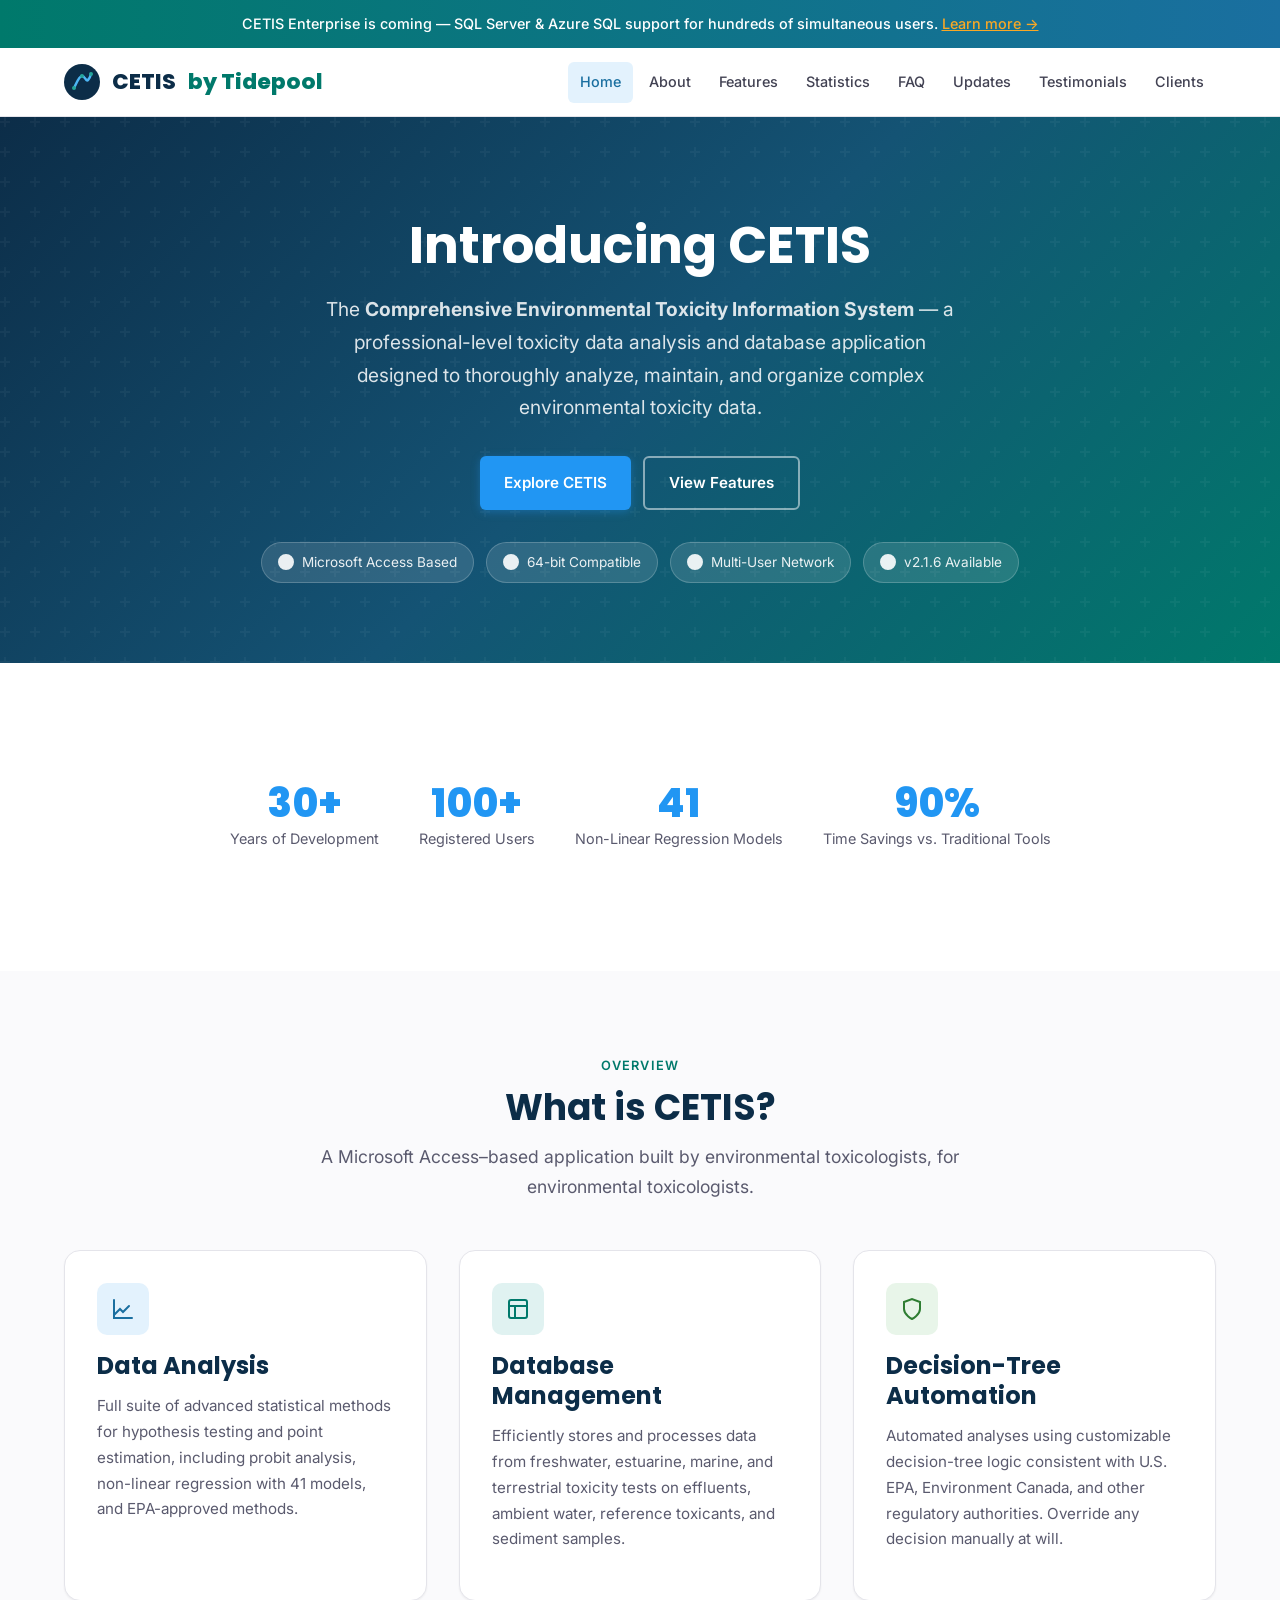
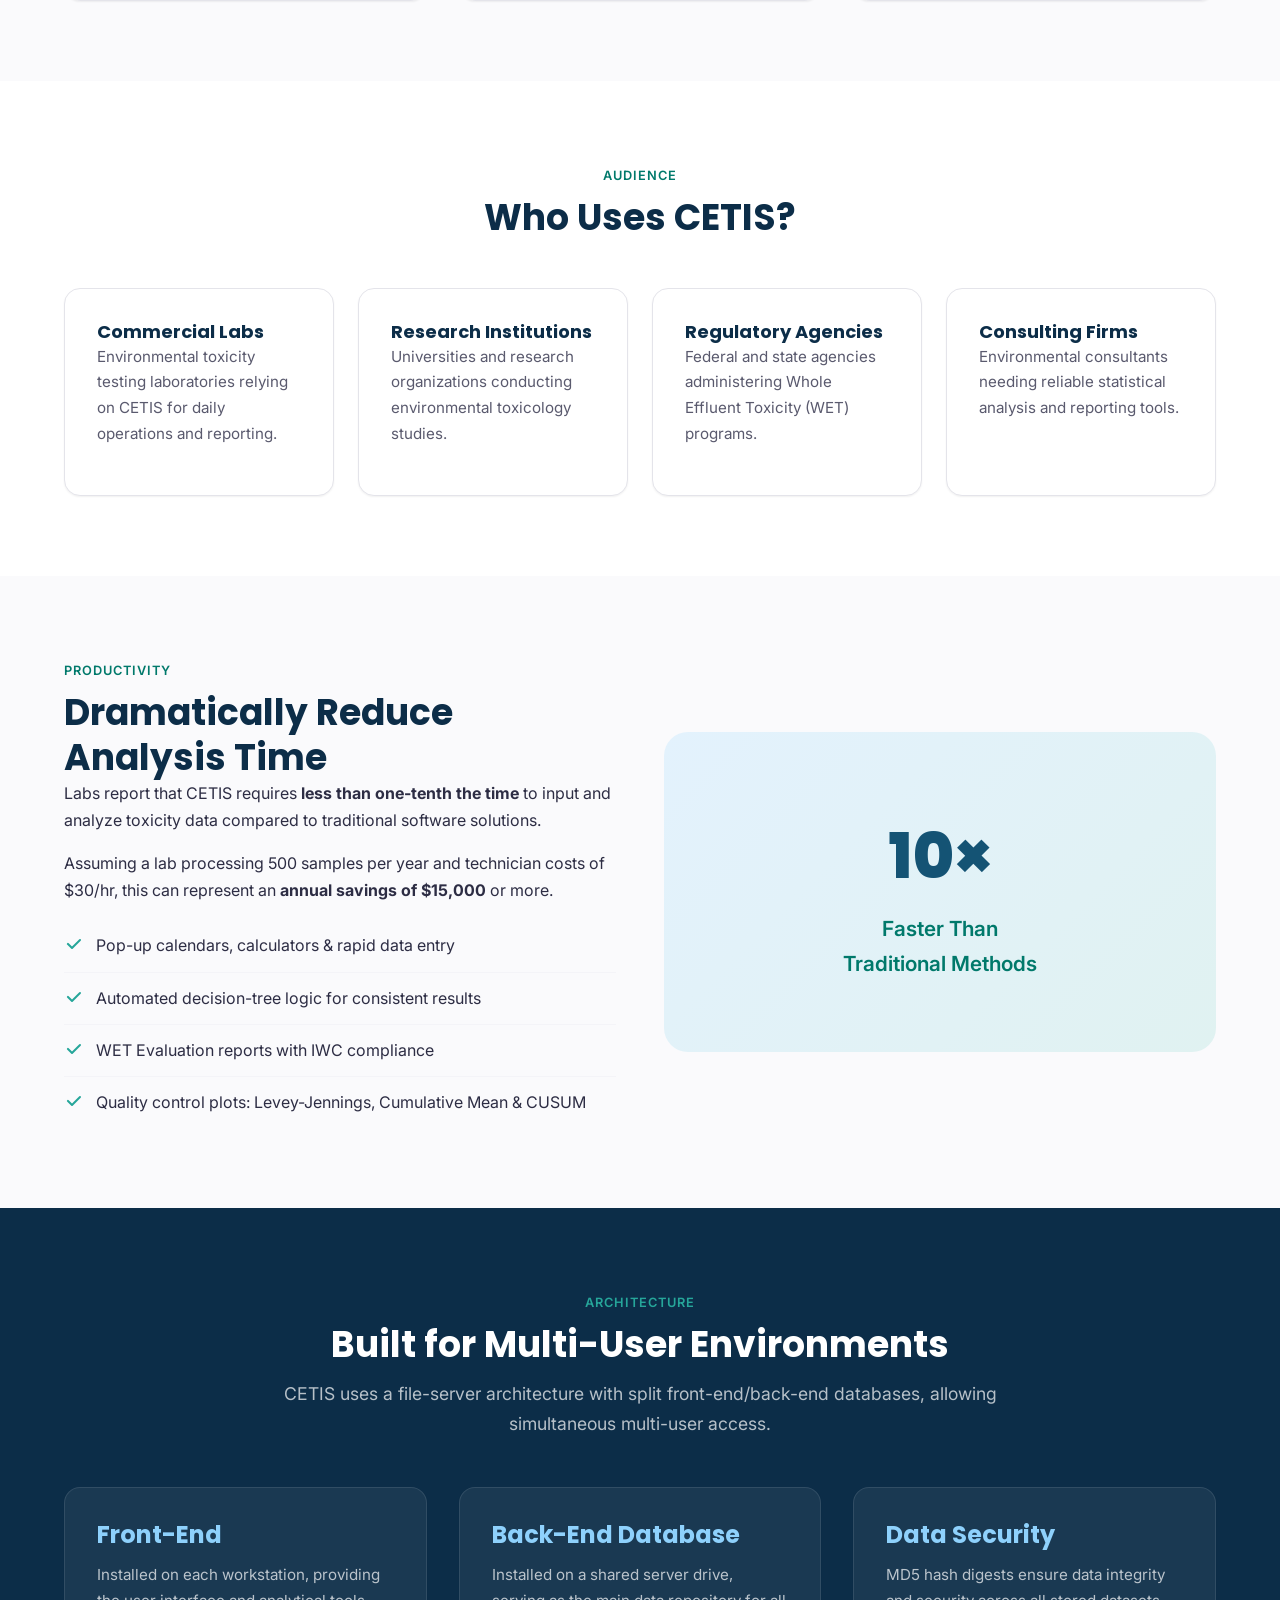
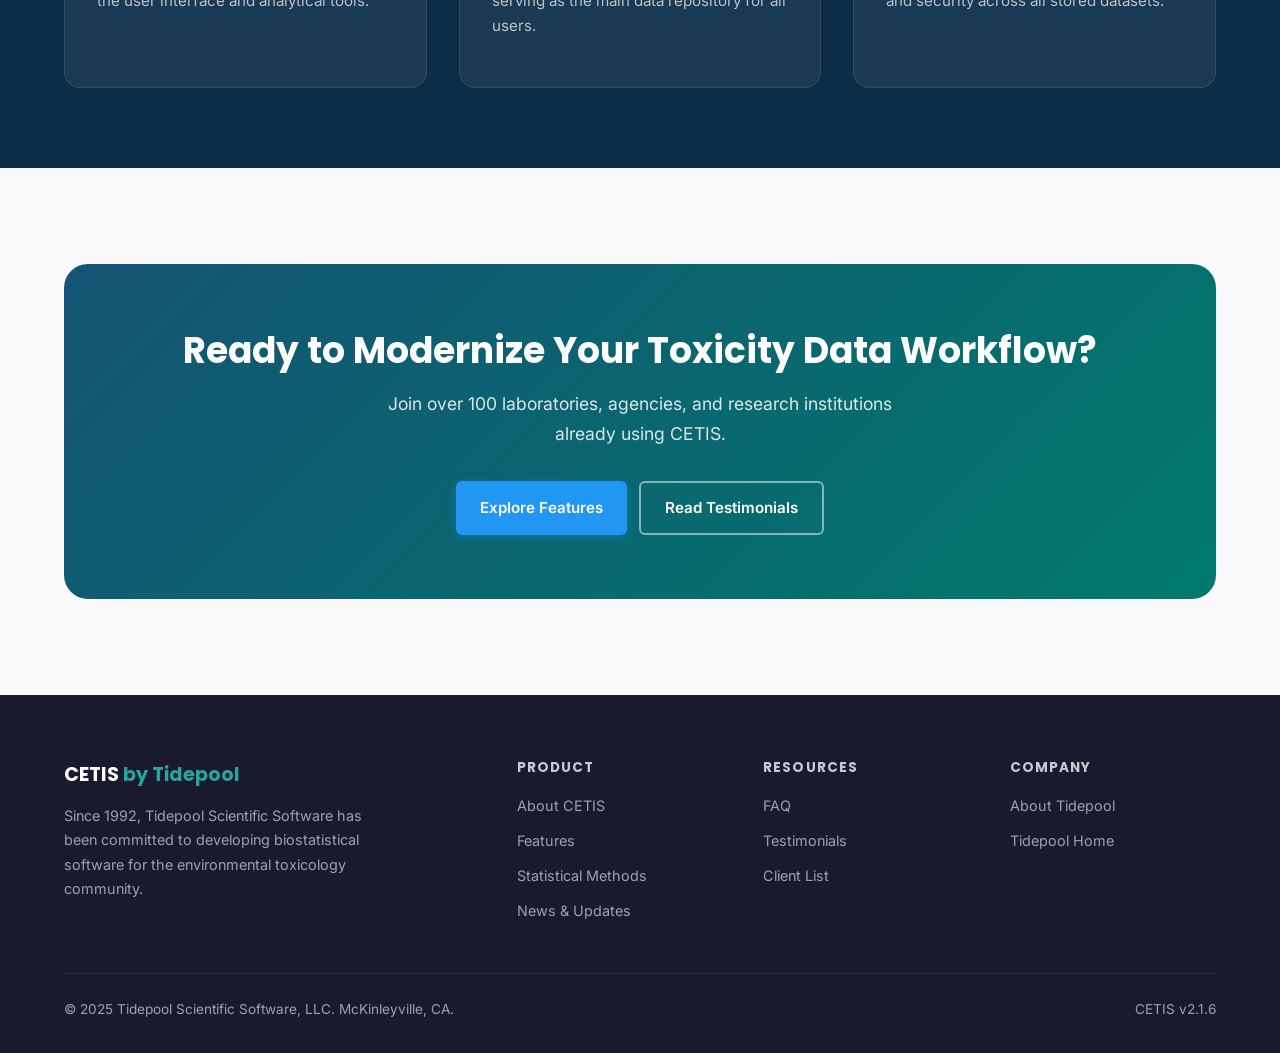
==== Cetis/index.html @ ec7bca9c "Upgrade Tidepool CETIS website with modern responsive design Create a complete redesign of the CETIS" ====
<!DOCTYPE html>
<html lang="en">
<head>
  <meta charset="UTF-8">
  <meta name="viewport" content="width=device-width, initial-scale=1.0">
  <title>CETIS – Comprehensive Environmental Toxicity Information System | Tidepool Scientific</title>
  <meta name="description" content="CETIS is a professional-level toxicity data analysis and database application for environmental toxicology. Developed by Tidepool Scientific Software.">
  <link rel="preconnect" href="https://fonts.googleapis.com">
  <link href="https://fonts.googleapis.com/css2?family=Inter:wght@400;500;600;700&family=Poppins:wght@600;700;800&display=swap" rel="stylesheet">
  <link rel="stylesheet" href="styles.css">
</head>
<body>

<!-- Top Banner -->
<div class="banner">
  CETIS Enterprise is coming — SQL Server &amp; Azure SQL support for hundreds of simultaneous users.
  <a href="CetisNewsAndUpdates.html">Learn more &rarr;</a>
</div>

<!-- Navbar -->
<nav class="navbar" id="navbar">
  <div class="container navbar__inner">
    <a href="index.html" class="navbar__brand">
      <svg viewBox="0 0 36 36" fill="none" xmlns="http://www.w3.org/2000/svg">
        <circle cx="18" cy="18" r="18" fill="#0c2d48"/>
        <path d="M10 24c2-4 5-12 8-12s4 6 6 4 3-6 3-6" stroke="#4db6f5" stroke-width="2.5" stroke-linecap="round" fill="none"/>
        <circle cx="10" cy="24" r="2" fill="#26a69a"/>
        <circle cx="18" cy="12" r="2" fill="#26a69a"/>
        <circle cx="27" cy="10" r="2" fill="#26a69a"/>
      </svg>
      CETIS <span>by Tidepool</span>
    </a>
    <button class="navbar__toggle" onclick="document.querySelector('.navbar__links').classList.toggle('open')" aria-label="Toggle menu">
      <svg viewBox="0 0 24 24" fill="none" stroke="currentColor" stroke-width="2" stroke-linecap="round"><line x1="3" y1="6" x2="21" y2="6"/><line x1="3" y1="12" x2="21" y2="12"/><line x1="3" y1="18" x2="21" y2="18"/></svg>
    </button>
    <ul class="navbar__links">
      <li><a href="index.html" class="active">Home</a></li>
      <li><a href="AboutCetis.html">About</a></li>
      <li><a href="cetisfeatures.html">Features</a></li>
      <li><a href="cetisstats.html">Statistics</a></li>
      <li><a href="cetisfaq.html">FAQ</a></li>
      <li><a href="CetisNewsAndUpdates.html">Updates</a></li>
      <li><a href="CetisTestimonials.html">Testimonials</a></li>
      <li><a href="CetisClientList.html">Clients</a></li>
    </ul>
  </div>
</nav>

<!-- Hero -->
<section class="hero">
  <div class="container">
    <h1 class="animate-in">Introducing CETIS</h1>
    <p class="animate-in">The <strong>Comprehensive Environmental Toxicity Information System</strong> &mdash; a professional-level toxicity data analysis and database application designed to thoroughly analyze, maintain, and organize complex environmental toxicity data.</p>
    <div class="btn-group animate-in">
      <a href="AboutCetis.html" class="btn btn--primary">Explore CETIS</a>
      <a href="cetisfeatures.html" class="btn btn--outline">View Features</a>
    </div>
    <div class="hero__badges animate-in">
      <span class="badge">
        <svg viewBox="0 0 16 16" fill="currentColor"><path d="M8 0a8 8 0 110 16A8 8 0 018 0zm3.5 5.5l-5 5L4 8"/></svg>
        Microsoft Access Based
      </span>
      <span class="badge">
        <svg viewBox="0 0 16 16" fill="currentColor"><path d="M8 0a8 8 0 110 16A8 8 0 018 0zm3.5 5.5l-5 5L4 8"/></svg>
        64-bit Compatible
      </span>
      <span class="badge">
        <svg viewBox="0 0 16 16" fill="currentColor"><path d="M8 0a8 8 0 110 16A8 8 0 018 0zm3.5 5.5l-5 5L4 8"/></svg>
        Multi-User Network
      </span>
      <span class="badge">
        <svg viewBox="0 0 16 16" fill="currentColor"><path d="M8 0a8 8 0 110 16A8 8 0 018 0zm3.5 5.5l-5 5L4 8"/></svg>
        v2.1.6 Available
      </span>
    </div>
  </div>
</section>

<!-- Stats -->
<section class="section section--alt">
  <div class="container">
    <div class="stats">
      <div class="stat animate-in">
        <div class="stat__number">30+</div>
        <div class="stat__label">Years of Development</div>
      </div>
      <div class="stat animate-in">
        <div class="stat__number">100+</div>
        <div class="stat__label">Registered Users</div>
      </div>
      <div class="stat animate-in">
        <div class="stat__number">41</div>
        <div class="stat__label">Non-Linear Regression Models</div>
      </div>
      <div class="stat animate-in">
        <div class="stat__number">90%</div>
        <div class="stat__label">Time Savings vs. Traditional Tools</div>
      </div>
    </div>
  </div>
</section>

<!-- What is CETIS -->
<section class="section">
  <div class="container">
    <div class="section-header">
      <span class="section-label">Overview</span>
      <h2>What is CETIS?</h2>
      <p>A Microsoft Access&ndash;based application built by environmental toxicologists, for environmental toxicologists.</p>
    </div>
    <div class="grid-3">
      <div class="card animate-in">
        <div class="card__icon card__icon--blue">
          <svg width="24" height="24" viewBox="0 0 24 24" fill="none" stroke="currentColor" stroke-width="2" stroke-linecap="round"><path d="M3 3v18h18"/><polyline points="18 9 12 15 9 12 3 18"/></svg>
        </div>
        <h3>Data Analysis</h3>
        <p>Full suite of advanced statistical methods for hypothesis testing and point estimation, including probit analysis, non-linear regression with 41 models, and EPA-approved methods.</p>
      </div>
      <div class="card animate-in">
        <div class="card__icon card__icon--teal">
          <svg width="24" height="24" viewBox="0 0 24 24" fill="none" stroke="currentColor" stroke-width="2" stroke-linecap="round"><rect x="3" y="3" width="18" height="18" rx="2"/><path d="M3 9h18M9 21V9"/></svg>
        </div>
        <h3>Database Management</h3>
        <p>Efficiently stores and processes data from freshwater, estuarine, marine, and terrestrial toxicity tests on effluents, ambient water, reference toxicants, and sediment samples.</p>
      </div>
      <div class="card animate-in">
        <div class="card__icon card__icon--green">
          <svg width="24" height="24" viewBox="0 0 24 24" fill="none" stroke="currentColor" stroke-width="2" stroke-linecap="round"><path d="M12 22s8-4 8-10V5l-8-3-8 3v7c0 6 8 10 8 10z"/></svg>
        </div>
        <h3>Decision-Tree Automation</h3>
        <p>Automated analyses using customizable decision-tree logic consistent with U.S. EPA, Environment Canada, and other regulatory authorities. Override any decision manually at will.</p>
      </div>
    </div>
  </div>
</section>

<!-- Who Uses CETIS -->
<section class="section section--alt">
  <div class="container">
    <div class="section-header">
      <span class="section-label">Audience</span>
      <h2>Who Uses CETIS?</h2>
    </div>
    <div class="grid-4">
      <div class="card animate-in">
        <h4>Commercial Labs</h4>
        <p>Environmental toxicity testing laboratories relying on CETIS for daily operations and reporting.</p>
      </div>
      <div class="card animate-in">
        <h4>Research Institutions</h4>
        <p>Universities and research organizations conducting environmental toxicology studies.</p>
      </div>
      <div class="card animate-in">
        <h4>Regulatory Agencies</h4>
        <p>Federal and state agencies administering Whole Effluent Toxicity (WET) programs.</p>
      </div>
      <div class="card animate-in">
        <h4>Consulting Firms</h4>
        <p>Environmental consultants needing reliable statistical analysis and reporting tools.</p>
      </div>
    </div>
  </div>
</section>

<!-- Productivity -->
<section class="section">
  <div class="container">
    <div class="feature-row">
      <div>
        <span class="section-label">Productivity</span>
        <h2>Dramatically Reduce Analysis Time</h2>
        <p>Labs report that CETIS requires <strong>less than one-tenth the time</strong> to input and analyze toxicity data compared to traditional software solutions.</p>
        <p>Assuming a lab processing 500 samples per year and technician costs of $30/hr, this can represent an <strong>annual savings of $15,000</strong> or more.</p>
        <ul class="feature-list mt-4">
          <li>
            <svg viewBox="0 0 20 20" fill="currentColor"><path fill-rule="evenodd" d="M16.7 5.3a1 1 0 010 1.4l-8 8a1 1 0 01-1.4 0l-4-4a1 1 0 111.4-1.4L8 12.6l7.3-7.3a1 1 0 011.4 0z"/></svg>
            Pop-up calendars, calculators &amp; rapid data entry
          </li>
          <li>
            <svg viewBox="0 0 20 20" fill="currentColor"><path fill-rule="evenodd" d="M16.7 5.3a1 1 0 010 1.4l-8 8a1 1 0 01-1.4 0l-4-4a1 1 0 111.4-1.4L8 12.6l7.3-7.3a1 1 0 011.4 0z"/></svg>
            Automated decision-tree logic for consistent results
          </li>
          <li>
            <svg viewBox="0 0 20 20" fill="currentColor"><path fill-rule="evenodd" d="M16.7 5.3a1 1 0 010 1.4l-8 8a1 1 0 01-1.4 0l-4-4a1 1 0 111.4-1.4L8 12.6l7.3-7.3a1 1 0 011.4 0z"/></svg>
            WET Evaluation reports with IWC compliance
          </li>
          <li>
            <svg viewBox="0 0 20 20" fill="currentColor"><path fill-rule="evenodd" d="M16.7 5.3a1 1 0 010 1.4l-8 8a1 1 0 01-1.4 0l-4-4a1 1 0 111.4-1.4L8 12.6l7.3-7.3a1 1 0 011.4 0z"/></svg>
            Quality control plots: Levey-Jennings, Cumulative Mean &amp; CUSUM
          </li>
        </ul>
      </div>
      <div style="background: linear-gradient(135deg, var(--blue-100), var(--teal-100)); border-radius: var(--radius-xl); padding: var(--sp-10); display: flex; align-items: center; justify-content: center; min-height: 320px;">
        <div style="text-align: center;">
          <div style="font-size: 4rem; font-weight: 800; color: var(--blue-800); font-family: var(--font-display);">10&times;</div>
          <div style="font-size: 1.3rem; color: var(--teal-700); font-weight: 600;">Faster Than<br>Traditional Methods</div>
        </div>
      </div>
    </div>
  </div>
</section>

<!-- Architecture -->
<section class="section section--dark">
  <div class="container">
    <div class="section-header">
      <span class="section-label" style="color: var(--teal-500);">Architecture</span>
      <h2>Built for Multi-User Environments</h2>
      <p style="color: rgba(255,255,255,.7);">CETIS uses a file-server architecture with split front-end/back-end databases, allowing simultaneous multi-user access.</p>
    </div>
    <div class="grid-3">
      <div class="card animate-in" style="background: rgba(255,255,255,.06); border-color: rgba(255,255,255,.1);">
        <h3 style="color: var(--blue-400);">Front-End</h3>
        <p style="color: rgba(255,255,255,.7);">Installed on each workstation, providing the user interface and analytical tools.</p>
      </div>
      <div class="card animate-in" style="background: rgba(255,255,255,.06); border-color: rgba(255,255,255,.1);">
        <h3 style="color: var(--blue-400);">Back-End Database</h3>
        <p style="color: rgba(255,255,255,.7);">Installed on a shared server drive, serving as the main data repository for all users.</p>
      </div>
      <div class="card animate-in" style="background: rgba(255,255,255,.06); border-color: rgba(255,255,255,.1);">
        <h3 style="color: var(--blue-400);">Data Security</h3>
        <p style="color: rgba(255,255,255,.7);">MD5 hash digests ensure data integrity and security across all stored datasets.</p>
      </div>
    </div>
  </div>
</section>

<!-- CTA -->
<section class="section">
  <div class="container">
    <div class="cta">
      <h2>Ready to Modernize Your Toxicity Data Workflow?</h2>
      <p>Join over 100 laboratories, agencies, and research institutions already using CETIS.</p>
      <div class="btn-group">
        <a href="cetisfeatures.html" class="btn btn--primary">Explore Features</a>
        <a href="CetisTestimonials.html" class="btn btn--outline">Read Testimonials</a>
      </div>
    </div>
  </div>
</section>

<!-- Footer -->
<footer class="footer">
  <div class="container">
    <div class="footer__grid">
      <div>
        <div class="footer__brand">CETIS <span>by Tidepool</span></div>
        <p style="font-size:.9rem; max-width:300px;">Since 1992, Tidepool Scientific Software has been committed to developing biostatistical software for the environmental toxicology community.</p>
      </div>
      <div>
        <h4>Product</h4>
        <ul>
          <li><a href="AboutCetis.html">About CETIS</a></li>
          <li><a href="cetisfeatures.html">Features</a></li>
          <li><a href="cetisstats.html">Statistical Methods</a></li>
          <li><a href="CetisNewsAndUpdates.html">News &amp; Updates</a></li>
        </ul>
      </div>
      <div>
        <h4>Resources</h4>
        <ul>
          <li><a href="cetisfaq.html">FAQ</a></li>
          <li><a href="CetisTestimonials.html">Testimonials</a></li>
          <li><a href="CetisClientList.html">Client List</a></li>
        </ul>
      </div>
      <div>
        <h4>Company</h4>
        <ul>
          <li><a href="https://tidepool-scientific.com/About/">About Tidepool</a></li>
          <li><a href="https://tidepool-scientific.com/">Tidepool Home</a></li>
        </ul>
      </div>
    </div>
    <div class="footer__bar">
      <span>&copy; 2025 Tidepool Scientific Software, LLC. McKinleyville, CA.</span>
      <span>CETIS v2.1.6</span>
    </div>
  </div>
</footer>

<script>
// Sticky navbar shadow
window.addEventListener('scroll', () => {
  document.getElementById('navbar').classList.toggle('scrolled', window.scrollY > 10);
});
// Scroll-triggered animations
const observer = new IntersectionObserver((entries) => {
  entries.forEach(e => { if (e.isIntersecting) { e.target.style.animationPlayState = 'running'; }});
}, { threshold: 0.15 });
document.querySelectorAll('.animate-in').forEach(el => {
  el.style.animationPlayState = 'paused';
  observer.observe(el);
});
</script>

</body>
</html>
---- Cetis/styles.css ----
/* ============================================================
   CETIS – Modern Design System
   Tidepool Scientific Software
   ============================================================ */

/* --- Reset & Base --- */
*, *::before, *::after { box-sizing: border-box; margin: 0; padding: 0; }

:root {
  /* Palette – ocean-science inspired */
  --blue-900: #0c2d48;
  --blue-800: #145374;
  --blue-700: #1a6fa0;
  --blue-600: #2196f3;
  --blue-500: #4db6f5;
  --blue-400: #8ed1fc;
  --blue-100: #e3f2fd;
  --teal-700: #00796b;
  --teal-500: #26a69a;
  --teal-100: #e0f2f1;
  --green-600: #2e7d32;
  --green-100: #e8f5e9;
  --amber-600: #f9a825;
  --amber-100: #fff8e1;
  --gray-900: #1a1a2e;
  --gray-800: #2d2d44;
  --gray-700: #424253;
  --gray-600: #5a5a6e;
  --gray-500: #7c7c8a;
  --gray-400: #a0a0ad;
  --gray-300: #c8c8d0;
  --gray-200: #e4e4ea;
  --gray-100: #f4f4f8;
  --gray-50:  #fafafc;
  --white:    #ffffff;
  --red-600:  #d32f2f;

  /* Typography */
  --font-sans: 'Inter', 'Segoe UI', system-ui, -apple-system, sans-serif;
  --font-display: 'Poppins', 'Inter', sans-serif;
  --font-mono: 'Fira Code', 'Consolas', monospace;

  /* Spacing scale */
  --sp-1: 0.25rem; --sp-2: 0.5rem; --sp-3: 0.75rem; --sp-4: 1rem;
  --sp-5: 1.25rem; --sp-6: 1.5rem; --sp-8: 2rem; --sp-10: 2.5rem;
  --sp-12: 3rem; --sp-16: 4rem; --sp-20: 5rem; --sp-24: 6rem;

  /* Shadows */
  --shadow-sm: 0 1px 2px rgba(0,0,0,.06);
  --shadow-md: 0 4px 12px rgba(0,0,0,.08);
  --shadow-lg: 0 10px 30px rgba(0,0,0,.10);
  --shadow-xl: 0 20px 50px rgba(0,0,0,.14);

  /* Radii */
  --radius-sm: 6px;
  --radius-md: 10px;
  --radius-lg: 16px;
  --radius-xl: 24px;

  /* Transitions */
  --ease: cubic-bezier(.4,0,.2,1);
}

html { font-size: 16px; scroll-behavior: smooth; }
body {
  font-family: var(--font-sans);
  color: var(--gray-800);
  background: var(--gray-50);
  line-height: 1.7;
  -webkit-font-smoothing: antialiased;
}

a { color: var(--blue-700); text-decoration: none; transition: color .2s var(--ease); }
a:hover { color: var(--blue-600); }

img { max-width: 100%; height: auto; display: block; }

/* --- Typography --- */
h1, h2, h3, h4, h5, h6 {
  font-family: var(--font-display);
  color: var(--blue-900);
  line-height: 1.25;
  font-weight: 700;
}
h1 { font-size: clamp(2rem, 4vw, 3.25rem); }
h2 { font-size: clamp(1.5rem, 3vw, 2.25rem); }
h3 { font-size: clamp(1.2rem, 2.2vw, 1.5rem); }
h4 { font-size: 1.125rem; }
p  { margin-bottom: var(--sp-4); }

/* --- Layout --- */
.container {
  width: 100%;
  max-width: 1200px;
  margin: 0 auto;
  padding: 0 var(--sp-6);
}

.section {
  padding: var(--sp-20) 0;
}
.section--alt {
  background: var(--white);
}
.section--dark {
  background: var(--blue-900);
  color: var(--gray-200);
}
.section--dark h2, .section--dark h3 { color: var(--white); }

.section-header {
  text-align: center;
  max-width: 720px;
  margin: 0 auto var(--sp-12);
}
.section-header p {
  color: var(--gray-600);
  font-size: 1.1rem;
  margin-top: var(--sp-3);
}
.section-label {
  display: inline-block;
  font-size: .8rem;
  font-weight: 600;
  letter-spacing: .08em;
  text-transform: uppercase;
  color: var(--teal-700);
  margin-bottom: var(--sp-2);
}

/* --- Navbar --- */
.navbar {
  position: sticky;
  top: 0;
  z-index: 1000;
  background: rgba(255,255,255,.92);
  backdrop-filter: blur(14px);
  -webkit-backdrop-filter: blur(14px);
  border-bottom: 1px solid var(--gray-200);
  transition: box-shadow .3s var(--ease);
}
.navbar.scrolled { box-shadow: var(--shadow-md); }
.navbar__inner {
  display: flex;
  align-items: center;
  justify-content: space-between;
  height: 68px;
}
.navbar__brand {
  display: flex;
  align-items: center;
  gap: var(--sp-3);
  font-family: var(--font-display);
  font-weight: 800;
  font-size: 1.35rem;
  color: var(--blue-900);
}
.navbar__brand svg { width: 36px; height: 36px; }
.navbar__brand span { color: var(--teal-700); }

.navbar__links {
  display: flex;
  align-items: center;
  gap: var(--sp-1);
  list-style: none;
}
.navbar__links a {
  display: block;
  padding: var(--sp-2) var(--sp-3);
  border-radius: var(--radius-sm);
  font-size: .9rem;
  font-weight: 500;
  color: var(--gray-700);
  transition: background .2s var(--ease), color .2s var(--ease);
}
.navbar__links a:hover,
.navbar__links a.active {
  background: var(--blue-100);
  color: var(--blue-700);
}

/* Hamburger */
.navbar__toggle {
  display: none;
  background: none;
  border: none;
  cursor: pointer;
  padding: var(--sp-2);
}
.navbar__toggle svg { width: 26px; height: 26px; stroke: var(--gray-800); }

@media (max-width: 860px) {
  .navbar__toggle { display: block; }
  .navbar__links {
    display: none;
    position: absolute;
    top: 68px;
    left: 0;
    right: 0;
    flex-direction: column;
    background: var(--white);
    border-bottom: 1px solid var(--gray-200);
    padding: var(--sp-4) var(--sp-6);
    box-shadow: var(--shadow-lg);
  }
  .navbar__links.open { display: flex; }
  .navbar__links a { padding: var(--sp-3) var(--sp-4); font-size: 1rem; }
}

/* --- Hero --- */
.hero {
  position: relative;
  overflow: hidden;
  background: linear-gradient(135deg, var(--blue-900) 0%, var(--blue-800) 50%, var(--teal-700) 100%);
  color: var(--white);
  padding: var(--sp-24) 0 var(--sp-20);
  text-align: center;
}
.hero::before {
  content: '';
  position: absolute;
  inset: 0;
  background: url("data:image/svg+xml,%3Csvg width='60' height='60' viewBox='0 0 60 60' xmlns='http://www.w3.org/2000/svg'%3E%3Cg fill='none' fill-rule='evenodd'%3E%3Cg fill='%23ffffff' fill-opacity='0.04'%3E%3Cpath d='M36 34v-4h-2v4h-4v2h4v4h2v-4h4v-2h-4zm0-30V0h-2v4h-4v2h4v4h2V6h4V4h-4zM6 34v-4H4v4H0v2h4v4h2v-4h4v-2H6zM6 4V0H4v4H0v2h4v4h2V6h4V4H6z'/%3E%3C/g%3E%3C/g%3E%3C/svg%3E");
  pointer-events: none;
}
.hero h1 { color: var(--white); margin-bottom: var(--sp-4); }
.hero p { font-size: 1.2rem; color: rgba(255,255,255,.85); max-width: 640px; margin: 0 auto var(--sp-8); }

.hero__badges {
  display: flex;
  flex-wrap: wrap;
  justify-content: center;
  gap: var(--sp-3);
  margin-top: var(--sp-8);
}
.badge {
  display: inline-flex;
  align-items: center;
  gap: var(--sp-2);
  background: rgba(255,255,255,.12);
  border: 1px solid rgba(255,255,255,.2);
  border-radius: 999px;
  padding: var(--sp-2) var(--sp-4);
  font-size: .85rem;
  color: rgba(255,255,255,.9);
}
.badge svg { width: 16px; height: 16px; }

/* --- Buttons --- */
.btn {
  display: inline-flex;
  align-items: center;
  gap: var(--sp-2);
  padding: var(--sp-3) var(--sp-6);
  border-radius: var(--radius-sm);
  font-weight: 600;
  font-size: .95rem;
  cursor: pointer;
  border: none;
  transition: all .25s var(--ease);
}
.btn--primary {
  background: var(--blue-600);
  color: var(--white);
  box-shadow: 0 2px 8px rgba(33,150,243,.35);
}
.btn--primary:hover {
  background: var(--blue-700);
  box-shadow: 0 4px 14px rgba(33,150,243,.45);
  transform: translateY(-1px);
  color: var(--white);
}
.btn--outline {
  background: transparent;
  color: var(--white);
  border: 2px solid rgba(255,255,255,.5);
}
.btn--outline:hover {
  background: rgba(255,255,255,.1);
  border-color: var(--white);
  color: var(--white);
}
.btn--ghost {
  background: transparent;
  color: var(--blue-700);
  border: 2px solid var(--blue-600);
}
.btn--ghost:hover {
  background: var(--blue-600);
  color: var(--white);
}

.btn-group {
  display: flex;
  flex-wrap: wrap;
  gap: var(--sp-3);
  justify-content: center;
}

/* --- Cards --- */
.card {
  background: var(--white);
  border-radius: var(--radius-lg);
  padding: var(--sp-8);
  box-shadow: var(--shadow-sm);
  border: 1px solid var(--gray-200);
  transition: box-shadow .3s var(--ease), transform .3s var(--ease);
}
.card:hover {
  box-shadow: var(--shadow-lg);
  transform: translateY(-4px);
}
.card__icon {
  width: 52px;
  height: 52px;
  border-radius: var(--radius-md);
  display: flex;
  align-items: center;
  justify-content: center;
  margin-bottom: var(--sp-4);
  font-size: 1.5rem;
}
.card__icon--blue   { background: var(--blue-100); color: var(--blue-700); }
.card__icon--teal   { background: var(--teal-100); color: var(--teal-700); }
.card__icon--green  { background: var(--green-100); color: var(--green-600); }
.card__icon--amber  { background: var(--amber-100); color: var(--amber-600); }

.card h3 { margin-bottom: var(--sp-3); }
.card p  { color: var(--gray-600); font-size: .95rem; }

/* Grid layouts */
.grid-2 { display: grid; grid-template-columns: repeat(2, 1fr); gap: var(--sp-8); }
.grid-3 { display: grid; grid-template-columns: repeat(3, 1fr); gap: var(--sp-8); }
.grid-4 { display: grid; grid-template-columns: repeat(4, 1fr); gap: var(--sp-6); }

@media (max-width: 860px) {
  .grid-3, .grid-4 { grid-template-columns: repeat(2, 1fr); }
}
@media (max-width: 560px) {
  .grid-2, .grid-3, .grid-4 { grid-template-columns: 1fr; }
}

/* --- Stats Row --- */
.stats {
  display: flex;
  flex-wrap: wrap;
  justify-content: center;
  gap: var(--sp-10);
  padding: var(--sp-10) 0;
}
.stat {
  text-align: center;
}
.stat__number {
  font-family: var(--font-display);
  font-size: 2.5rem;
  font-weight: 800;
  color: var(--blue-600);
  line-height: 1;
}
.stat__label {
  font-size: .9rem;
  color: var(--gray-600);
  margin-top: var(--sp-1);
}

/* --- Timeline --- */
.timeline {
  position: relative;
  padding-left: var(--sp-8);
}
.timeline::before {
  content: '';
  position: absolute;
  left: 10px;
  top: 0;
  bottom: 0;
  width: 3px;
  background: var(--blue-400);
  border-radius: 2px;
}
.timeline__item {
  position: relative;
  margin-bottom: var(--sp-8);
  padding-left: var(--sp-6);
}
.timeline__item::before {
  content: '';
  position: absolute;
  left: -26px;
  top: 6px;
  width: 14px;
  height: 14px;
  background: var(--blue-600);
  border: 3px solid var(--white);
  border-radius: 50%;
  box-shadow: 0 0 0 3px var(--blue-400);
}
.timeline__date {
  font-size: .8rem;
  font-weight: 600;
  color: var(--teal-700);
  text-transform: uppercase;
  letter-spacing: .05em;
  margin-bottom: var(--sp-1);
}
.timeline__item h3 { font-size: 1.15rem; margin-bottom: var(--sp-2); }
.timeline__item p { color: var(--gray-600); font-size: .95rem; }

/* --- Testimonials --- */
.testimonial {
  background: var(--white);
  border-radius: var(--radius-lg);
  padding: var(--sp-8);
  border: 1px solid var(--gray-200);
  box-shadow: var(--shadow-sm);
  transition: box-shadow .3s var(--ease);
  position: relative;
}
.testimonial:hover { box-shadow: var(--shadow-md); }
.testimonial__quote {
  font-size: 1.05rem;
  font-style: italic;
  color: var(--gray-700);
  line-height: 1.75;
  margin-bottom: var(--sp-6);
  position: relative;
  padding-left: var(--sp-6);
  border-left: 3px solid var(--blue-500);
}
.testimonial__author {
  display: flex;
  align-items: center;
  gap: var(--sp-3);
}
.testimonial__avatar {
  width: 44px;
  height: 44px;
  border-radius: 50%;
  background: linear-gradient(135deg, var(--blue-600), var(--teal-500));
  display: flex;
  align-items: center;
  justify-content: center;
  color: var(--white);
  font-weight: 700;
  font-size: .9rem;
}
.testimonial__name { font-weight: 700; color: var(--blue-900); font-size: .95rem; }
.testimonial__title { font-size: .85rem; color: var(--gray-500); }

/* --- FAQ Accordion --- */
.faq-item {
  border: 1px solid var(--gray-200);
  border-radius: var(--radius-md);
  margin-bottom: var(--sp-3);
  background: var(--white);
  overflow: hidden;
  transition: box-shadow .2s var(--ease);
}
.faq-item:hover { box-shadow: var(--shadow-sm); }
.faq-question {
  display: flex;
  align-items: center;
  justify-content: space-between;
  width: 100%;
  padding: var(--sp-5) var(--sp-6);
  background: none;
  border: none;
  cursor: pointer;
  font-family: var(--font-sans);
  font-size: 1rem;
  font-weight: 600;
  color: var(--blue-900);
  text-align: left;
  gap: var(--sp-4);
}
.faq-question:hover { color: var(--blue-700); }
.faq-question svg {
  width: 20px;
  height: 20px;
  flex-shrink: 0;
  transition: transform .3s var(--ease);
  stroke: var(--gray-500);
}
.faq-item.open .faq-question svg { transform: rotate(180deg); }
.faq-answer {
  max-height: 0;
  overflow: hidden;
  transition: max-height .35s var(--ease), padding .35s var(--ease);
}
.faq-item.open .faq-answer {
  max-height: 800px;
}
.faq-answer__inner {
  padding: 0 var(--sp-6) var(--sp-6);
  color: var(--gray-600);
  font-size: .95rem;
  line-height: 1.8;
}

/* --- Client Grid --- */
.client-tag {
  display: inline-flex;
  align-items: center;
  gap: var(--sp-2);
  padding: var(--sp-2) var(--sp-4);
  background: var(--white);
  border: 1px solid var(--gray-200);
  border-radius: var(--radius-sm);
  font-size: .88rem;
  color: var(--gray-700);
  transition: all .2s var(--ease);
}
.client-tag:hover {
  background: var(--blue-100);
  border-color: var(--blue-400);
  color: var(--blue-800);
}

.client-grid {
  display: flex;
  flex-wrap: wrap;
  gap: var(--sp-3);
  justify-content: center;
}

.client-category {
  margin-bottom: var(--sp-10);
}
.client-category h3 {
  display: flex;
  align-items: center;
  gap: var(--sp-3);
  margin-bottom: var(--sp-4);
  font-size: 1.1rem;
}
.client-category h3 svg { width: 24px; height: 24px; color: var(--blue-600); }

/* --- Feature List --- */
.feature-list {
  list-style: none;
}
.feature-list li {
  display: flex;
  align-items: flex-start;
  gap: var(--sp-3);
  padding: var(--sp-3) 0;
  border-bottom: 1px solid var(--gray-100);
}
.feature-list li:last-child { border-bottom: none; }
.feature-list svg {
  width: 20px;
  height: 20px;
  color: var(--teal-500);
  flex-shrink: 0;
  margin-top: 2px;
}

/* --- Alert / Banner --- */
.banner {
  background: linear-gradient(90deg, var(--teal-700), var(--blue-700));
  color: var(--white);
  text-align: center;
  padding: var(--sp-3) var(--sp-6);
  font-size: .9rem;
  font-weight: 500;
}
.banner a { color: var(--amber-600); text-decoration: underline; }

/* --- Footer --- */
.footer {
  background: var(--gray-900);
  color: var(--gray-400);
  padding: var(--sp-16) 0 var(--sp-8);
}
.footer__grid {
  display: grid;
  grid-template-columns: 2fr 1fr 1fr 1fr;
  gap: var(--sp-10);
  margin-bottom: var(--sp-10);
}
.footer__brand { font-family: var(--font-display); font-size: 1.2rem; font-weight: 700; color: var(--white); margin-bottom: var(--sp-3); }
.footer__brand span { color: var(--teal-500); }
.footer h4 { color: var(--gray-300); font-size: .85rem; text-transform: uppercase; letter-spacing: .08em; margin-bottom: var(--sp-4); }
.footer ul { list-style: none; }
.footer ul li { margin-bottom: var(--sp-2); }
.footer ul a { color: var(--gray-400); font-size: .9rem; }
.footer ul a:hover { color: var(--white); }
.footer__bar {
  border-top: 1px solid var(--gray-800);
  padding-top: var(--sp-6);
  display: flex;
  justify-content: space-between;
  align-items: center;
  font-size: .85rem;
  flex-wrap: wrap;
  gap: var(--sp-4);
}

@media (max-width: 860px) {
  .footer__grid { grid-template-columns: 1fr 1fr; }
}
@media (max-width: 560px) {
  .footer__grid { grid-template-columns: 1fr; }
}

/* --- Utilities --- */
.text-center { text-align: center; }
.text-blue { color: var(--blue-600); }
.text-teal { color: var(--teal-700); }
.mt-4 { margin-top: var(--sp-4); }
.mt-8 { margin-top: var(--sp-8); }
.mb-4 { margin-bottom: var(--sp-4); }
.mb-8 { margin-bottom: var(--sp-8); }
.gap-4 { gap: var(--sp-4); }

/* --- Animations --- */
@keyframes fadeInUp {
  from { opacity: 0; transform: translateY(24px); }
  to   { opacity: 1; transform: translateY(0); }
}
.animate-in {
  opacity: 0;
  animation: fadeInUp .6s var(--ease) forwards;
}
.animate-in:nth-child(2) { animation-delay: .1s; }
.animate-in:nth-child(3) { animation-delay: .2s; }
.animate-in:nth-child(4) { animation-delay: .3s; }
.animate-in:nth-child(5) { animation-delay: .4s; }
.animate-in:nth-child(6) { animation-delay: .5s; }

/* Page-specific hero variants */
.hero--compact {
  padding: var(--sp-16) 0 var(--sp-12);
}

/* Two-col feature layout */
.feature-row {
  display: grid;
  grid-template-columns: 1fr 1fr;
  gap: var(--sp-12);
  align-items: center;
}
.feature-row--reverse { direction: rtl; }
.feature-row--reverse > * { direction: ltr; }

@media (max-width: 768px) {
  .feature-row { grid-template-columns: 1fr; }
  .feature-row--reverse { direction: ltr; }
}

/* Stat methods table */
.methods-table {
  width: 100%;
  border-collapse: collapse;
  font-size: .92rem;
}
.methods-table th {
  background: var(--blue-900);
  color: var(--white);
  padding: var(--sp-3) var(--sp-4);
  text-align: left;
  font-weight: 600;
}
.methods-table td {
  padding: var(--sp-3) var(--sp-4);
  border-bottom: 1px solid var(--gray-200);
}
.methods-table tr:hover td { background: var(--blue-100); }

/* CTA section */
.cta {
  background: linear-gradient(135deg, var(--blue-800), var(--teal-700));
  color: var(--white);
  text-align: center;
  padding: var(--sp-16) 0;
  border-radius: var(--radius-xl);
  margin: var(--sp-4) 0;
}
.cta h2 { color: var(--white); margin-bottom: var(--sp-4); }
.cta p { color: rgba(255,255,255,.85); max-width: 560px; margin: 0 auto var(--sp-8); font-size: 1.1rem; }
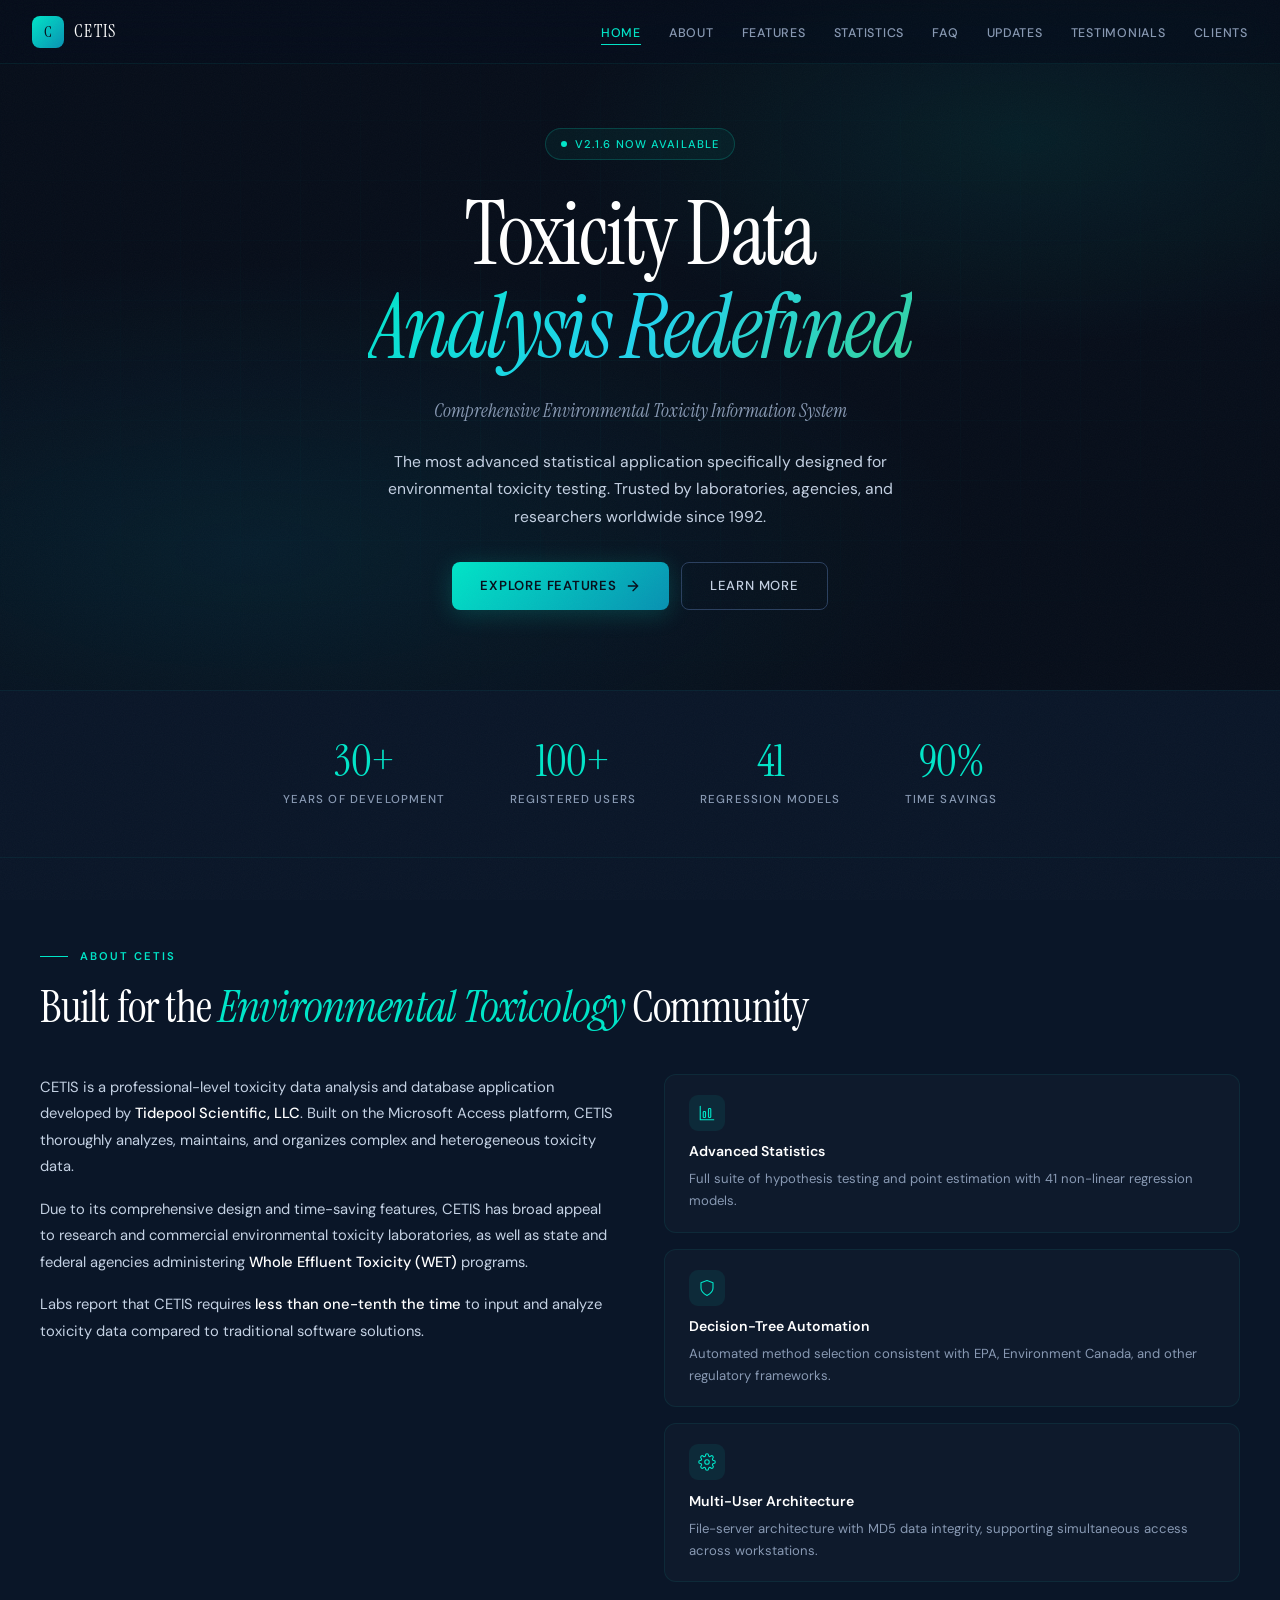
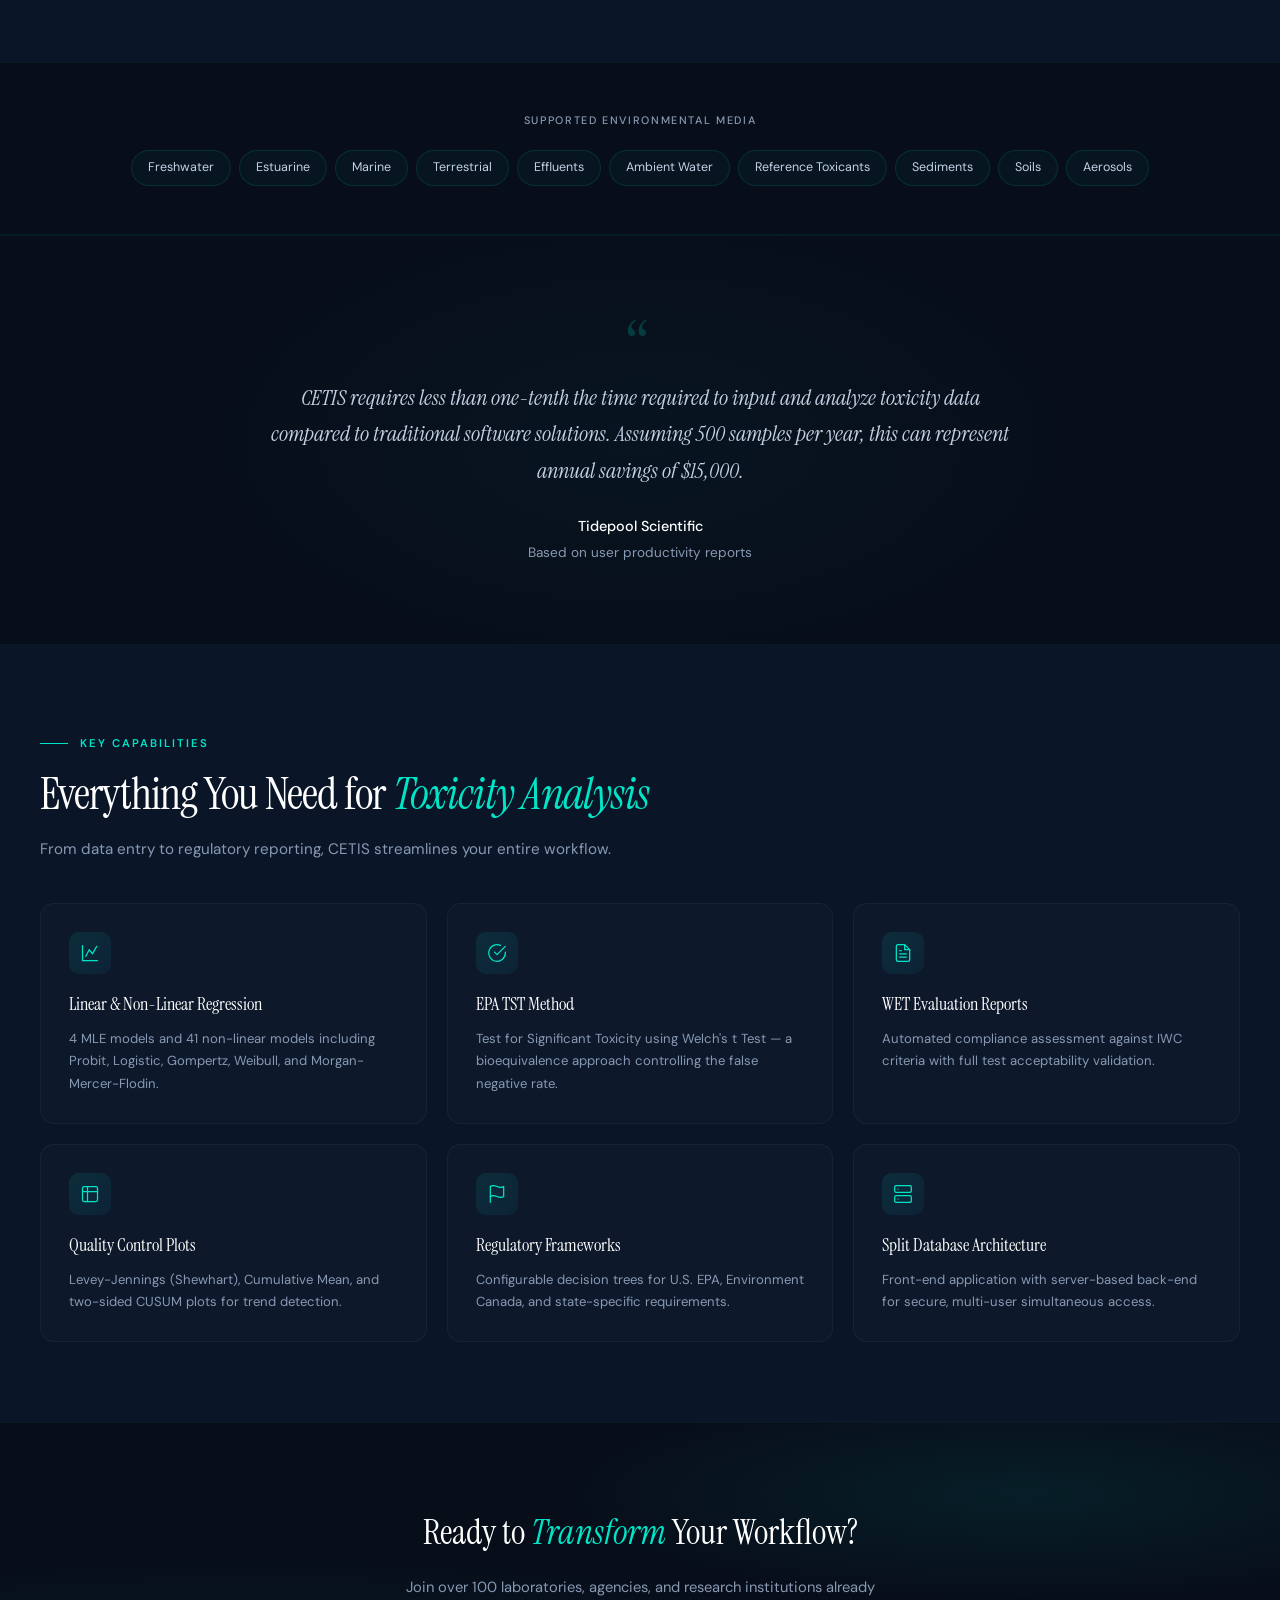
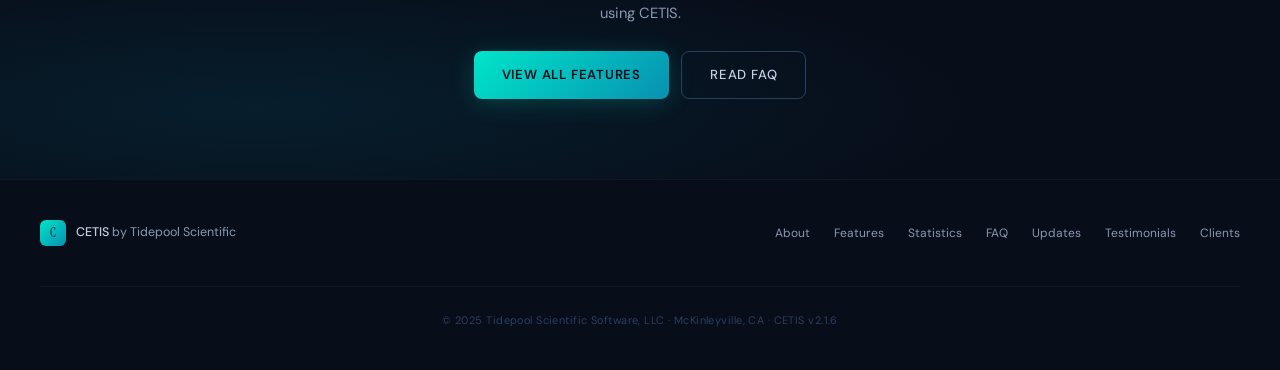
==== commit 7c2c775b: "Redesign CETIS site with dark ocean aesthetic Replace the light theme with a dark deep-ocean design " ====
--- a/Cetis/index.html
+++ b/Cetis/index.html
@@ -3,295 +3,251 @@
 <head>
   <meta charset="UTF-8">
   <meta name="viewport" content="width=device-width, initial-scale=1.0">
-  <title>CETIS – Comprehensive Environmental Toxicity Information System | Tidepool Scientific</title>
-  <meta name="description" content="CETIS is a professional-level toxicity data analysis and database application for environmental toxicology. Developed by Tidepool Scientific Software.">
+  <title>CETIS | Comprehensive Environmental Toxicity Information System</title>
+  <meta name="description" content="CETIS by Tidepool Scientific — the most advanced toxicity data analysis and database application for environmental toxicology.">
   <link rel="preconnect" href="https://fonts.googleapis.com">
-  <link href="https://fonts.googleapis.com/css2?family=Inter:wght@400;500;600;700&family=Poppins:wght@600;700;800&display=swap" rel="stylesheet">
+  <link href="https://fonts.googleapis.com/css2?family=DM+Sans:wght@400;500;600;700&family=Instrument+Serif:ital@0;1&display=swap" rel="stylesheet">
   <link rel="stylesheet" href="styles.css">
 </head>
 <body>
 
-<!-- Top Banner -->
-<div class="banner">
-  CETIS Enterprise is coming — SQL Server &amp; Azure SQL support for hundreds of simultaneous users.
-  <a href="CetisNewsAndUpdates.html">Learn more &rarr;</a>
-</div>
-
-<!-- Navbar -->
-<nav class="navbar" id="navbar">
-  <div class="container navbar__inner">
-    <a href="index.html" class="navbar__brand">
-      <svg viewBox="0 0 36 36" fill="none" xmlns="http://www.w3.org/2000/svg">
-        <circle cx="18" cy="18" r="18" fill="#0c2d48"/>
-        <path d="M10 24c2-4 5-12 8-12s4 6 6 4 3-6 3-6" stroke="#4db6f5" stroke-width="2.5" stroke-linecap="round" fill="none"/>
-        <circle cx="10" cy="24" r="2" fill="#26a69a"/>
-        <circle cx="18" cy="12" r="2" fill="#26a69a"/>
-        <circle cx="27" cy="10" r="2" fill="#26a69a"/>
-      </svg>
-      CETIS <span>by Tidepool</span>
-    </a>
-    <button class="navbar__toggle" onclick="document.querySelector('.navbar__links').classList.toggle('open')" aria-label="Toggle menu">
-      <svg viewBox="0 0 24 24" fill="none" stroke="currentColor" stroke-width="2" stroke-linecap="round"><line x1="3" y1="6" x2="21" y2="6"/><line x1="3" y1="12" x2="21" y2="12"/><line x1="3" y1="18" x2="21" y2="18"/></svg>
-    </button>
-    <ul class="navbar__links">
-      <li><a href="index.html" class="active">Home</a></li>
-      <li><a href="AboutCetis.html">About</a></li>
-      <li><a href="cetisfeatures.html">Features</a></li>
-      <li><a href="cetisstats.html">Statistics</a></li>
-      <li><a href="cetisfaq.html">FAQ</a></li>
-      <li><a href="CetisNewsAndUpdates.html">Updates</a></li>
-      <li><a href="CetisTestimonials.html">Testimonials</a></li>
-      <li><a href="CetisClientList.html">Clients</a></li>
-    </ul>
-  </div>
+<!-- Nav -->
+<nav id="navbar">
+  <a href="index.html" class="nav-logo">
+    <div class="nav-logo-mark">C</div>
+    <span class="nav-logo-text">CETIS</span>
+  </a>
+  <button class="nav-toggle" onclick="document.querySelector('.nav-links').classList.toggle('open')" aria-label="Menu">
+    <span></span><span></span><span></span>
+  </button>
+  <ul class="nav-links">
+    <li><a href="index.html" class="active">Home</a></li>
+    <li><a href="AboutCetis.html">About</a></li>
+    <li><a href="cetisfeatures.html">Features</a></li>
+    <li><a href="cetisstats.html">Statistics</a></li>
+    <li><a href="cetisfaq.html">FAQ</a></li>
+    <li><a href="CetisNewsAndUpdates.html">Updates</a></li>
+    <li><a href="CetisTestimonials.html">Testimonials</a></li>
+    <li><a href="CetisClientList.html">Clients</a></li>
+  </ul>
 </nav>
 
 <!-- Hero -->
 <section class="hero">
+  <div class="hero-bg"></div>
+  <div class="hero-grid"></div>
+  <div class="hero-particles">
+    <div class="particle" style="left:15%;top:20%;animation-delay:0s"></div>
+    <div class="particle" style="left:45%;top:60%;animation-delay:2s"></div>
+    <div class="particle" style="left:75%;top:30%;animation-delay:4s"></div>
+    <div class="particle" style="left:85%;top:70%;animation-delay:1s"></div>
+    <div class="particle" style="left:25%;top:80%;animation-delay:3s"></div>
+    <div class="particle" style="left:60%;top:15%;animation-delay:5s"></div>
+  </div>
+  <div class="hero-content">
+    <div class="hero-badge">
+      <span class="hero-badge-dot"></span>
+      v2.1.6 Now Available
+    </div>
+    <h1>Toxicity Data<br><em>Analysis Redefined</em></h1>
+    <p class="hero-subtitle">Comprehensive Environmental Toxicity Information System</p>
+    <p class="hero-desc">The most advanced statistical application specifically designed for environmental toxicity testing. Trusted by laboratories, agencies, and researchers worldwide since 1992.</p>
+    <div class="hero-actions">
+      <a href="cetisfeatures.html" class="btn-primary">
+        Explore Features
+        <svg width="16" height="16" viewBox="0 0 24 24" fill="none" stroke="currentColor" stroke-width="2" stroke-linecap="round"><path d="M5 12h14M12 5l7 7-7 7"/></svg>
+      </a>
+      <a href="AboutCetis.html" class="btn-secondary">Learn More</a>
+    </div>
+  </div>
+</section>
+
+<!-- Stats -->
+<div class="stats-strip">
+  <div class="stats-grid">
+    <div class="stat reveal">
+      <div class="stat-number">30+</div>
+      <div class="stat-label">Years of Development</div>
+    </div>
+    <div class="stat reveal reveal-delay-1">
+      <div class="stat-number">100+</div>
+      <div class="stat-label">Registered Users</div>
+    </div>
+    <div class="stat reveal reveal-delay-2">
+      <div class="stat-number">41</div>
+      <div class="stat-label">Regression Models</div>
+    </div>
+    <div class="stat reveal reveal-delay-3">
+      <div class="stat-number">90%</div>
+      <div class="stat-label">Time Savings</div>
+    </div>
+  </div>
+</div>
+
+<!-- About Preview -->
+<section id="about">
   <div class="container">
-    <h1 class="animate-in">Introducing CETIS</h1>
-    <p class="animate-in">The <strong>Comprehensive Environmental Toxicity Information System</strong> &mdash; a professional-level toxicity data analysis and database application designed to thoroughly analyze, maintain, and organize complex environmental toxicity data.</p>
-    <div class="btn-group animate-in">
-      <a href="AboutCetis.html" class="btn btn--primary">Explore CETIS</a>
-      <a href="cetisfeatures.html" class="btn btn--outline">View Features</a>
-    </div>
-    <div class="hero__badges animate-in">
-      <span class="badge">
-        <svg viewBox="0 0 16 16" fill="currentColor"><path d="M8 0a8 8 0 110 16A8 8 0 018 0zm3.5 5.5l-5 5L4 8"/></svg>
-        Microsoft Access Based
-      </span>
-      <span class="badge">
-        <svg viewBox="0 0 16 16" fill="currentColor"><path d="M8 0a8 8 0 110 16A8 8 0 018 0zm3.5 5.5l-5 5L4 8"/></svg>
-        64-bit Compatible
-      </span>
-      <span class="badge">
-        <svg viewBox="0 0 16 16" fill="currentColor"><path d="M8 0a8 8 0 110 16A8 8 0 018 0zm3.5 5.5l-5 5L4 8"/></svg>
-        Multi-User Network
-      </span>
-      <span class="badge">
-        <svg viewBox="0 0 16 16" fill="currentColor"><path d="M8 0a8 8 0 110 16A8 8 0 018 0zm3.5 5.5l-5 5L4 8"/></svg>
-        v2.1.6 Available
-      </span>
-    </div>
-  </div>
-</section>
-
-<!-- Stats -->
-<section class="section section--alt">
+    <div class="section-label">About CETIS</div>
+    <div class="section-title">Built for the <em>Environmental Toxicology</em> Community</div>
+    <div class="about-grid">
+      <div class="about-text reveal">
+        <p>CETIS is a professional-level toxicity data analysis and database application developed by <strong>Tidepool Scientific, LLC</strong>. Built on the Microsoft Access platform, CETIS thoroughly analyzes, maintains, and organizes complex and heterogeneous toxicity data.</p>
+        <p>Due to its comprehensive design and time-saving features, CETIS has broad appeal to research and commercial environmental toxicity laboratories, as well as state and federal agencies administering <strong>Whole Effluent Toxicity (WET)</strong> programs.</p>
+        <p>Labs report that CETIS requires <strong>less than one-tenth the time</strong> to input and analyze toxicity data compared to traditional software solutions.</p>
+      </div>
+      <div class="about-cards reveal reveal-delay-1">
+        <div class="about-card">
+          <div class="about-card-icon">
+            <svg viewBox="0 0 24 24"><path d="M3 3v18h18"/><rect x="7" y="10" width="3" height="8" rx="1"/><rect x="14" y="6" width="3" height="12" rx="1"/></svg>
+          </div>
+          <h4>Advanced Statistics</h4>
+          <p>Full suite of hypothesis testing and point estimation with 41 non-linear regression models.</p>
+        </div>
+        <div class="about-card">
+          <div class="about-card-icon">
+            <svg viewBox="0 0 24 24"><path d="M12 22s8-4 8-10V5l-8-3-8 3v7c0 6 8 10 8 10z"/></svg>
+          </div>
+          <h4>Decision-Tree Automation</h4>
+          <p>Automated method selection consistent with EPA, Environment Canada, and other regulatory frameworks.</p>
+        </div>
+        <div class="about-card">
+          <div class="about-card-icon">
+            <svg viewBox="0 0 24 24"><circle cx="12" cy="12" r="3"/><path d="M19.4 15a1.65 1.65 0 00.33 1.82l.06.06a2 2 0 01-2.83 2.83l-.06-.06a1.65 1.65 0 00-1.82-.33 1.65 1.65 0 00-1 1.51V21a2 2 0 01-4 0v-.09A1.65 1.65 0 009 19.4a1.65 1.65 0 00-1.82.33l-.06.06a2 2 0 01-2.83-2.83l.06-.06a1.65 1.65 0 00.33-1.82 1.65 1.65 0 00-1.51-1H3a2 2 0 010-4h.09A1.65 1.65 0 004.6 9a1.65 1.65 0 00-.33-1.82l-.06-.06a2 2 0 012.83-2.83l.06.06A1.65 1.65 0 009 4.68a1.65 1.65 0 001-1.51V3a2 2 0 014 0v.09a1.65 1.65 0 001 1.51 1.65 1.65 0 001.82-.33l.06-.06a2 2 0 012.83 2.83l-.06.06A1.65 1.65 0 0019.4 9a1.65 1.65 0 001.51 1H21a2 2 0 010 4h-.09a1.65 1.65 0 00-1.51 1z"/></svg>
+          </div>
+          <h4>Multi-User Architecture</h4>
+          <p>File-server architecture with MD5 data integrity, supporting simultaneous access across workstations.</p>
+        </div>
+      </div>
+    </div>
+  </div>
+</section>
+
+<!-- Env Tags -->
+<div class="env-strip">
+  <div class="env-strip-inner">
+    <div class="env-strip-label">Supported Environmental Media</div>
+    <div class="env-tags">
+      <span class="env-tag">Freshwater</span>
+      <span class="env-tag">Estuarine</span>
+      <span class="env-tag">Marine</span>
+      <span class="env-tag">Terrestrial</span>
+      <span class="env-tag">Effluents</span>
+      <span class="env-tag">Ambient Water</span>
+      <span class="env-tag">Reference Toxicants</span>
+      <span class="env-tag">Sediments</span>
+      <span class="env-tag">Soils</span>
+      <span class="env-tag">Aerosols</span>
+    </div>
+  </div>
+</div>
+
+<!-- Testimonial -->
+<section class="testimonial-section">
+  <div class="testimonial-bg"></div>
+  <div class="testimonial-inner reveal">
+    <div class="testimonial-quote-mark">&ldquo;</div>
+    <blockquote>CETIS requires less than one-tenth the time required to input and analyze toxicity data compared to traditional software solutions. Assuming 500 samples per year, this can represent annual savings of $15,000.</blockquote>
+    <cite>
+      <strong>Tidepool Scientific</strong>
+      Based on user productivity reports
+    </cite>
+  </div>
+</section>
+
+<!-- Features Preview -->
+<section id="features">
   <div class="container">
-    <div class="stats">
-      <div class="stat animate-in">
-        <div class="stat__number">30+</div>
-        <div class="stat__label">Years of Development</div>
-      </div>
-      <div class="stat animate-in">
-        <div class="stat__number">100+</div>
-        <div class="stat__label">Registered Users</div>
-      </div>
-      <div class="stat animate-in">
-        <div class="stat__number">41</div>
-        <div class="stat__label">Non-Linear Regression Models</div>
-      </div>
-      <div class="stat animate-in">
-        <div class="stat__number">90%</div>
-        <div class="stat__label">Time Savings vs. Traditional Tools</div>
-      </div>
-    </div>
-  </div>
-</section>
-
-<!-- What is CETIS -->
-<section class="section">
-  <div class="container">
-    <div class="section-header">
-      <span class="section-label">Overview</span>
-      <h2>What is CETIS?</h2>
-      <p>A Microsoft Access&ndash;based application built by environmental toxicologists, for environmental toxicologists.</p>
-    </div>
-    <div class="grid-3">
-      <div class="card animate-in">
-        <div class="card__icon card__icon--blue">
-          <svg width="24" height="24" viewBox="0 0 24 24" fill="none" stroke="currentColor" stroke-width="2" stroke-linecap="round"><path d="M3 3v18h18"/><polyline points="18 9 12 15 9 12 3 18"/></svg>
-        </div>
-        <h3>Data Analysis</h3>
-        <p>Full suite of advanced statistical methods for hypothesis testing and point estimation, including probit analysis, non-linear regression with 41 models, and EPA-approved methods.</p>
-      </div>
-      <div class="card animate-in">
-        <div class="card__icon card__icon--teal">
-          <svg width="24" height="24" viewBox="0 0 24 24" fill="none" stroke="currentColor" stroke-width="2" stroke-linecap="round"><rect x="3" y="3" width="18" height="18" rx="2"/><path d="M3 9h18M9 21V9"/></svg>
-        </div>
-        <h3>Database Management</h3>
-        <p>Efficiently stores and processes data from freshwater, estuarine, marine, and terrestrial toxicity tests on effluents, ambient water, reference toxicants, and sediment samples.</p>
-      </div>
-      <div class="card animate-in">
-        <div class="card__icon card__icon--green">
-          <svg width="24" height="24" viewBox="0 0 24 24" fill="none" stroke="currentColor" stroke-width="2" stroke-linecap="round"><path d="M12 22s8-4 8-10V5l-8-3-8 3v7c0 6 8 10 8 10z"/></svg>
-        </div>
-        <h3>Decision-Tree Automation</h3>
-        <p>Automated analyses using customizable decision-tree logic consistent with U.S. EPA, Environment Canada, and other regulatory authorities. Override any decision manually at will.</p>
-      </div>
-    </div>
-  </div>
-</section>
-
-<!-- Who Uses CETIS -->
-<section class="section section--alt">
-  <div class="container">
-    <div class="section-header">
-      <span class="section-label">Audience</span>
-      <h2>Who Uses CETIS?</h2>
-    </div>
-    <div class="grid-4">
-      <div class="card animate-in">
-        <h4>Commercial Labs</h4>
-        <p>Environmental toxicity testing laboratories relying on CETIS for daily operations and reporting.</p>
-      </div>
-      <div class="card animate-in">
-        <h4>Research Institutions</h4>
-        <p>Universities and research organizations conducting environmental toxicology studies.</p>
-      </div>
-      <div class="card animate-in">
-        <h4>Regulatory Agencies</h4>
-        <p>Federal and state agencies administering Whole Effluent Toxicity (WET) programs.</p>
-      </div>
-      <div class="card animate-in">
-        <h4>Consulting Firms</h4>
-        <p>Environmental consultants needing reliable statistical analysis and reporting tools.</p>
-      </div>
-    </div>
-  </div>
-</section>
-
-<!-- Productivity -->
-<section class="section">
-  <div class="container">
-    <div class="feature-row">
-      <div>
-        <span class="section-label">Productivity</span>
-        <h2>Dramatically Reduce Analysis Time</h2>
-        <p>Labs report that CETIS requires <strong>less than one-tenth the time</strong> to input and analyze toxicity data compared to traditional software solutions.</p>
-        <p>Assuming a lab processing 500 samples per year and technician costs of $30/hr, this can represent an <strong>annual savings of $15,000</strong> or more.</p>
-        <ul class="feature-list mt-4">
-          <li>
-            <svg viewBox="0 0 20 20" fill="currentColor"><path fill-rule="evenodd" d="M16.7 5.3a1 1 0 010 1.4l-8 8a1 1 0 01-1.4 0l-4-4a1 1 0 111.4-1.4L8 12.6l7.3-7.3a1 1 0 011.4 0z"/></svg>
-            Pop-up calendars, calculators &amp; rapid data entry
-          </li>
-          <li>
-            <svg viewBox="0 0 20 20" fill="currentColor"><path fill-rule="evenodd" d="M16.7 5.3a1 1 0 010 1.4l-8 8a1 1 0 01-1.4 0l-4-4a1 1 0 111.4-1.4L8 12.6l7.3-7.3a1 1 0 011.4 0z"/></svg>
-            Automated decision-tree logic for consistent results
-          </li>
-          <li>
-            <svg viewBox="0 0 20 20" fill="currentColor"><path fill-rule="evenodd" d="M16.7 5.3a1 1 0 010 1.4l-8 8a1 1 0 01-1.4 0l-4-4a1 1 0 111.4-1.4L8 12.6l7.3-7.3a1 1 0 011.4 0z"/></svg>
-            WET Evaluation reports with IWC compliance
-          </li>
-          <li>
-            <svg viewBox="0 0 20 20" fill="currentColor"><path fill-rule="evenodd" d="M16.7 5.3a1 1 0 010 1.4l-8 8a1 1 0 01-1.4 0l-4-4a1 1 0 111.4-1.4L8 12.6l7.3-7.3a1 1 0 011.4 0z"/></svg>
-            Quality control plots: Levey-Jennings, Cumulative Mean &amp; CUSUM
-          </li>
-        </ul>
-      </div>
-      <div style="background: linear-gradient(135deg, var(--blue-100), var(--teal-100)); border-radius: var(--radius-xl); padding: var(--sp-10); display: flex; align-items: center; justify-content: center; min-height: 320px;">
-        <div style="text-align: center;">
-          <div style="font-size: 4rem; font-weight: 800; color: var(--blue-800); font-family: var(--font-display);">10&times;</div>
-          <div style="font-size: 1.3rem; color: var(--teal-700); font-weight: 600;">Faster Than<br>Traditional Methods</div>
-        </div>
-      </div>
-    </div>
-  </div>
-</section>
-
-<!-- Architecture -->
-<section class="section section--dark">
-  <div class="container">
-    <div class="section-header">
-      <span class="section-label" style="color: var(--teal-500);">Architecture</span>
-      <h2>Built for Multi-User Environments</h2>
-      <p style="color: rgba(255,255,255,.7);">CETIS uses a file-server architecture with split front-end/back-end databases, allowing simultaneous multi-user access.</p>
-    </div>
-    <div class="grid-3">
-      <div class="card animate-in" style="background: rgba(255,255,255,.06); border-color: rgba(255,255,255,.1);">
-        <h3 style="color: var(--blue-400);">Front-End</h3>
-        <p style="color: rgba(255,255,255,.7);">Installed on each workstation, providing the user interface and analytical tools.</p>
-      </div>
-      <div class="card animate-in" style="background: rgba(255,255,255,.06); border-color: rgba(255,255,255,.1);">
-        <h3 style="color: var(--blue-400);">Back-End Database</h3>
-        <p style="color: rgba(255,255,255,.7);">Installed on a shared server drive, serving as the main data repository for all users.</p>
-      </div>
-      <div class="card animate-in" style="background: rgba(255,255,255,.06); border-color: rgba(255,255,255,.1);">
-        <h3 style="color: var(--blue-400);">Data Security</h3>
-        <p style="color: rgba(255,255,255,.7);">MD5 hash digests ensure data integrity and security across all stored datasets.</p>
+    <div class="section-label">Key Capabilities</div>
+    <div class="section-title">Everything You Need for <em>Toxicity Analysis</em></div>
+    <div class="section-desc">From data entry to regulatory reporting, CETIS streamlines your entire workflow.</div>
+    <div class="features-grid">
+      <div class="feature-card reveal">
+        <div class="feature-icon">
+          <svg viewBox="0 0 24 24"><path d="M3 3v18h18"/><path d="M7 16l4-8 4 5 5-9"/></svg>
+        </div>
+        <h3>Linear &amp; Non-Linear Regression</h3>
+        <p>4 MLE models and 41 non-linear models including Probit, Logistic, Gompertz, Weibull, and Morgan-Mercer-Flodin.</p>
+      </div>
+      <div class="feature-card reveal reveal-delay-1">
+        <div class="feature-icon">
+          <svg viewBox="0 0 24 24"><path d="M22 11.08V12a10 10 0 11-5.93-9.14"/><path d="M22 4L12 14.01l-3-3"/></svg>
+        </div>
+        <h3>EPA TST Method</h3>
+        <p>Test for Significant Toxicity using Welch's t Test &mdash; a bioequivalence approach controlling the false negative rate.</p>
+      </div>
+      <div class="feature-card reveal reveal-delay-2">
+        <div class="feature-icon">
+          <svg viewBox="0 0 24 24"><path d="M14 2H6a2 2 0 00-2 2v16a2 2 0 002 2h12a2 2 0 002-2V8z"/><path d="M14 2v6h6M16 13H8M16 17H8M10 9H8"/></svg>
+        </div>
+        <h3>WET Evaluation Reports</h3>
+        <p>Automated compliance assessment against IWC criteria with full test acceptability validation.</p>
+      </div>
+      <div class="feature-card reveal">
+        <div class="feature-icon">
+          <svg viewBox="0 0 24 24"><rect x="3" y="3" width="18" height="18" rx="2"/><path d="M3 9h18M9 3v18"/></svg>
+        </div>
+        <h3>Quality Control Plots</h3>
+        <p>Levey-Jennings (Shewhart), Cumulative Mean, and two-sided CUSUM plots for trend detection.</p>
+      </div>
+      <div class="feature-card reveal reveal-delay-1">
+        <div class="feature-icon">
+          <svg viewBox="0 0 24 24"><path d="M4 15s1-1 4-1 5 2 8 2 4-1 4-1V3s-1 1-4 1-5-2-8-2-4 1-4 1z"/><line x1="4" y1="22" x2="4" y2="15"/></svg>
+        </div>
+        <h3>Regulatory Frameworks</h3>
+        <p>Configurable decision trees for U.S. EPA, Environment Canada, and state-specific requirements.</p>
+      </div>
+      <div class="feature-card reveal reveal-delay-2">
+        <div class="feature-icon">
+          <svg viewBox="0 0 24 24"><rect x="2" y="2" width="20" height="8" rx="2"/><rect x="2" y="14" width="20" height="8" rx="2"/><line x1="6" y1="6" x2="6.01" y2="6"/><line x1="6" y1="18" x2="6.01" y2="18"/></svg>
+        </div>
+        <h3>Split Database Architecture</h3>
+        <p>Front-end application with server-based back-end for secure, multi-user simultaneous access.</p>
       </div>
     </div>
   </div>
 </section>
 
 <!-- CTA -->
-<section class="section">
-  <div class="container">
-    <div class="cta">
-      <h2>Ready to Modernize Your Toxicity Data Workflow?</h2>
-      <p>Join over 100 laboratories, agencies, and research institutions already using CETIS.</p>
-      <div class="btn-group">
-        <a href="cetisfeatures.html" class="btn btn--primary">Explore Features</a>
-        <a href="CetisTestimonials.html" class="btn btn--outline">Read Testimonials</a>
-      </div>
+<section class="cta-section">
+  <div class="hero-bg"></div>
+  <div class="cta-inner reveal">
+    <h2>Ready to <em>Transform</em> Your Workflow?</h2>
+    <p>Join over 100 laboratories, agencies, and research institutions already using CETIS.</p>
+    <div class="cta-actions">
+      <a href="cetisfeatures.html" class="btn-primary">View All Features</a>
+      <a href="cetisfaq.html" class="btn-secondary">Read FAQ</a>
     </div>
   </div>
 </section>
 
 <!-- Footer -->
-<footer class="footer">
-  <div class="container">
-    <div class="footer__grid">
-      <div>
-        <div class="footer__brand">CETIS <span>by Tidepool</span></div>
-        <p style="font-size:.9rem; max-width:300px;">Since 1992, Tidepool Scientific Software has been committed to developing biostatistical software for the environmental toxicology community.</p>
-      </div>
-      <div>
-        <h4>Product</h4>
-        <ul>
-          <li><a href="AboutCetis.html">About CETIS</a></li>
-          <li><a href="cetisfeatures.html">Features</a></li>
-          <li><a href="cetisstats.html">Statistical Methods</a></li>
-          <li><a href="CetisNewsAndUpdates.html">News &amp; Updates</a></li>
-        </ul>
-      </div>
-      <div>
-        <h4>Resources</h4>
-        <ul>
-          <li><a href="cetisfaq.html">FAQ</a></li>
-          <li><a href="CetisTestimonials.html">Testimonials</a></li>
-          <li><a href="CetisClientList.html">Client List</a></li>
-        </ul>
-      </div>
-      <div>
-        <h4>Company</h4>
-        <ul>
-          <li><a href="https://tidepool-scientific.com/About/">About Tidepool</a></li>
-          <li><a href="https://tidepool-scientific.com/">Tidepool Home</a></li>
-        </ul>
-      </div>
-    </div>
-    <div class="footer__bar">
-      <span>&copy; 2025 Tidepool Scientific Software, LLC. McKinleyville, CA.</span>
-      <span>CETIS v2.1.6</span>
-    </div>
+<footer>
+  <div class="footer-inner">
+    <div class="footer-brand">
+      <div class="footer-logo-mark">C</div>
+      <div class="footer-brand-text"><strong>CETIS</strong> by Tidepool Scientific</div>
+    </div>
+    <div class="footer-links">
+      <a href="AboutCetis.html">About</a>
+      <a href="cetisfeatures.html">Features</a>
+      <a href="cetisstats.html">Statistics</a>
+      <a href="cetisfaq.html">FAQ</a>
+      <a href="CetisNewsAndUpdates.html">Updates</a>
+      <a href="CetisTestimonials.html">Testimonials</a>
+      <a href="CetisClientList.html">Clients</a>
+    </div>
+    <div class="footer-copy">&copy; 2025 Tidepool Scientific Software, LLC &middot; McKinleyville, CA &middot; CETIS v2.1.6</div>
   </div>
 </footer>
 
 <script>
-// Sticky navbar shadow
 window.addEventListener('scroll', () => {
   document.getElementById('navbar').classList.toggle('scrolled', window.scrollY > 10);
 });
-// Scroll-triggered animations
 const observer = new IntersectionObserver((entries) => {
-  entries.forEach(e => { if (e.isIntersecting) { e.target.style.animationPlayState = 'running'; }});
-}, { threshold: 0.15 });
-document.querySelectorAll('.animate-in').forEach(el => {
-  el.style.animationPlayState = 'paused';
-  observer.observe(el);
-});
+  entries.forEach(e => { if (e.isIntersecting) e.target.classList.add('visible'); });
+}, { threshold: 0.12 });
+document.querySelectorAll('.reveal').forEach(el => observer.observe(el));
 </script>
 
 </body>
--- a/Cetis/styles.css
+++ b/Cetis/styles.css
@@ -1,681 +1,624 @@
 /* ============================================================
-   CETIS – Modern Design System
+   CETIS – Dark Ocean Design System
    Tidepool Scientific Software
    ============================================================ */
 
-/* --- Reset & Base --- */
-*, *::before, *::after { box-sizing: border-box; margin: 0; padding: 0; }
+*, *::before, *::after { margin: 0; padding: 0; box-sizing: border-box; }
 
 :root {
-  /* Palette – ocean-science inspired */
-  --blue-900: #0c2d48;
-  --blue-800: #145374;
-  --blue-700: #1a6fa0;
-  --blue-600: #2196f3;
-  --blue-500: #4db6f5;
-  --blue-400: #8ed1fc;
-  --blue-100: #e3f2fd;
-  --teal-700: #00796b;
-  --teal-500: #26a69a;
-  --teal-100: #e0f2f1;
-  --green-600: #2e7d32;
-  --green-100: #e8f5e9;
-  --amber-600: #f9a825;
-  --amber-100: #fff8e1;
-  --gray-900: #1a1a2e;
-  --gray-800: #2d2d44;
-  --gray-700: #424253;
-  --gray-600: #5a5a6e;
-  --gray-500: #7c7c8a;
-  --gray-400: #a0a0ad;
-  --gray-300: #c8c8d0;
-  --gray-200: #e4e4ea;
-  --gray-100: #f4f4f8;
-  --gray-50:  #fafafc;
-  --white:    #ffffff;
-  --red-600:  #d32f2f;
-
-  /* Typography */
-  --font-sans: 'Inter', 'Segoe UI', system-ui, -apple-system, sans-serif;
-  --font-display: 'Poppins', 'Inter', sans-serif;
-  --font-mono: 'Fira Code', 'Consolas', monospace;
-
-  /* Spacing scale */
-  --sp-1: 0.25rem; --sp-2: 0.5rem; --sp-3: 0.75rem; --sp-4: 1rem;
-  --sp-5: 1.25rem; --sp-6: 1.5rem; --sp-8: 2rem; --sp-10: 2.5rem;
-  --sp-12: 3rem; --sp-16: 4rem; --sp-20: 5rem; --sp-24: 6rem;
-
-  /* Shadows */
-  --shadow-sm: 0 1px 2px rgba(0,0,0,.06);
-  --shadow-md: 0 4px 12px rgba(0,0,0,.08);
-  --shadow-lg: 0 10px 30px rgba(0,0,0,.10);
-  --shadow-xl: 0 20px 50px rgba(0,0,0,.14);
-
-  /* Radii */
-  --radius-sm: 6px;
-  --radius-md: 10px;
-  --radius-lg: 16px;
-  --radius-xl: 24px;
-
-  /* Transitions */
-  --ease: cubic-bezier(.4,0,.2,1);
-}
-
-html { font-size: 16px; scroll-behavior: smooth; }
+  --deep: #070e1a;
+  --abyss: #0a1628;
+  --midnight: #0f1f38;
+  --slate: #1a2d4a;
+  --steel: #2a3f5f;
+  --mist: #8899b3;
+  --foam: #c4d1e3;
+  --white: #f0f4f8;
+  --pure: #ffffff;
+  --cyan: #00e5c8;
+  --teal: #0891b2;
+  --aqua: #22d3ee;
+  --bio: #34d399;
+  --amber: #f59e0b;
+  --serif: 'Instrument Serif', Georgia, serif;
+  --sans: 'DM Sans', system-ui, sans-serif;
+  --mono: 'Fira Code', 'Consolas', monospace;
+}
+
+html { scroll-behavior: smooth; font-size: 16px; }
+
 body {
-  font-family: var(--font-sans);
-  color: var(--gray-800);
-  background: var(--gray-50);
+  font-family: var(--sans);
+  background: var(--deep);
+  color: var(--foam);
   line-height: 1.7;
+  overflow-x: hidden;
   -webkit-font-smoothing: antialiased;
 }
 
-a { color: var(--blue-700); text-decoration: none; transition: color .2s var(--ease); }
-a:hover { color: var(--blue-600); }
-
-img { max-width: 100%; height: auto; display: block; }
-
-/* --- Typography --- */
-h1, h2, h3, h4, h5, h6 {
-  font-family: var(--font-display);
-  color: var(--blue-900);
-  line-height: 1.25;
-  font-weight: 700;
-}
-h1 { font-size: clamp(2rem, 4vw, 3.25rem); }
-h2 { font-size: clamp(1.5rem, 3vw, 2.25rem); }
-h3 { font-size: clamp(1.2rem, 2.2vw, 1.5rem); }
-h4 { font-size: 1.125rem; }
-p  { margin-bottom: var(--sp-4); }
-
-/* --- Layout --- */
-.container {
-  width: 100%;
-  max-width: 1200px;
-  margin: 0 auto;
-  padding: 0 var(--sp-6);
-}
-
-.section {
-  padding: var(--sp-20) 0;
-}
-.section--alt {
-  background: var(--white);
-}
-.section--dark {
-  background: var(--blue-900);
-  color: var(--gray-200);
-}
-.section--dark h2, .section--dark h3 { color: var(--white); }
-
-.section-header {
-  text-align: center;
-  max-width: 720px;
-  margin: 0 auto var(--sp-12);
-}
-.section-header p {
-  color: var(--gray-600);
-  font-size: 1.1rem;
-  margin-top: var(--sp-3);
-}
+body::before {
+  content: '';
+  position: fixed; inset: 0; opacity: 0.03;
+  background-image: url("data:image/svg+xml,%3Csvg viewBox='0 0 256 256' xmlns='http://www.w3.org/2000/svg'%3E%3Cfilter id='noise'%3E%3CfeTurbulence type='fractalNoise' baseFrequency='0.9' numOctaves='4' stitchTiles='stitch'/%3E%3C/filter%3E%3Crect width='100%25' height='100%25' filter='url(%23noise)'/%3E%3C/svg%3E");
+  background-size: 256px 256px;
+  pointer-events: none; z-index: 9999;
+}
+
+::selection { background: var(--cyan); color: var(--deep); }
+
+a { color: var(--cyan); text-decoration: none; transition: color 0.3s ease; }
+a:hover { color: var(--aqua); }
+
+/* ── NAV ── */
+nav {
+  position: fixed; top: 0; left: 0; right: 0; z-index: 1000;
+  padding: 0 2rem; height: 64px;
+  display: flex; align-items: center; justify-content: space-between;
+  background: rgba(7, 14, 26, 0.7);
+  backdrop-filter: blur(20px) saturate(1.4);
+  -webkit-backdrop-filter: blur(20px) saturate(1.4);
+  border-bottom: 1px solid rgba(0, 229, 200, 0.08);
+  transition: all 0.4s ease;
+}
+nav.scrolled { background: rgba(7, 14, 26, 0.92); border-bottom-color: rgba(0, 229, 200, 0.15); }
+
+.nav-logo { display: flex; align-items: center; gap: 0.6rem; text-decoration: none; }
+.nav-logo-mark {
+  width: 32px; height: 32px; border-radius: 8px;
+  background: linear-gradient(135deg, var(--cyan), var(--teal));
+  display: flex; align-items: center; justify-content: center;
+  font-family: var(--serif); font-size: 1rem; color: var(--deep);
+}
+.nav-logo-text { font-family: var(--serif); font-size: 1.15rem; color: var(--pure); letter-spacing: 0.08em; }
+
+.nav-links { display: flex; align-items: center; gap: 1.75rem; list-style: none; }
+.nav-links a {
+  text-decoration: none; color: var(--mist); font-size: 0.78rem; font-weight: 500;
+  letter-spacing: 0.06em; text-transform: uppercase; transition: color 0.3s ease; position: relative;
+}
+.nav-links a::after {
+  content: ''; position: absolute; bottom: -4px; left: 0; width: 0; height: 1px;
+  background: var(--cyan); transition: width 0.3s ease;
+}
+.nav-links a:hover { color: var(--cyan); }
+.nav-links a:hover::after { width: 100%; }
+.nav-links a.active { color: var(--cyan); }
+.nav-links a.active::after { width: 100%; }
+
+.nav-cta {
+  padding: 0.45rem 1.1rem !important; border: 1px solid rgba(0, 229, 200, 0.3) !important;
+  border-radius: 6px !important; color: var(--cyan) !important; transition: all 0.3s ease !important;
+}
+.nav-cta:hover { background: rgba(0, 229, 200, 0.08) !important; border-color: var(--cyan) !important; }
+
+.nav-toggle { display: none; flex-direction: column; gap: 5px; cursor: pointer; padding: 4px; background: none; border: none; }
+.nav-toggle span { width: 22px; height: 2px; background: var(--foam); border-radius: 2px; transition: all 0.3s ease; }
+
+/* ── SHARED SECTION STYLES ── */
+section { position: relative; padding: 5rem 2rem; }
+.container { max-width: 1200px; margin: 0 auto; }
+
 .section-label {
-  display: inline-block;
-  font-size: .8rem;
-  font-weight: 600;
-  letter-spacing: .08em;
-  text-transform: uppercase;
-  color: var(--teal-700);
-  margin-bottom: var(--sp-2);
-}
-
-/* --- Navbar --- */
-.navbar {
-  position: sticky;
-  top: 0;
-  z-index: 1000;
-  background: rgba(255,255,255,.92);
-  backdrop-filter: blur(14px);
-  -webkit-backdrop-filter: blur(14px);
-  border-bottom: 1px solid var(--gray-200);
-  transition: box-shadow .3s var(--ease);
-}
-.navbar.scrolled { box-shadow: var(--shadow-md); }
-.navbar__inner {
-  display: flex;
-  align-items: center;
-  justify-content: space-between;
-  height: 68px;
-}
-.navbar__brand {
-  display: flex;
-  align-items: center;
-  gap: var(--sp-3);
-  font-family: var(--font-display);
-  font-weight: 800;
-  font-size: 1.35rem;
-  color: var(--blue-900);
-}
-.navbar__brand svg { width: 36px; height: 36px; }
-.navbar__brand span { color: var(--teal-700); }
-
-.navbar__links {
-  display: flex;
-  align-items: center;
-  gap: var(--sp-1);
-  list-style: none;
-}
-.navbar__links a {
-  display: block;
-  padding: var(--sp-2) var(--sp-3);
-  border-radius: var(--radius-sm);
-  font-size: .9rem;
-  font-weight: 500;
-  color: var(--gray-700);
-  transition: background .2s var(--ease), color .2s var(--ease);
-}
-.navbar__links a:hover,
-.navbar__links a.active {
-  background: var(--blue-100);
-  color: var(--blue-700);
-}
-
-/* Hamburger */
-.navbar__toggle {
-  display: none;
-  background: none;
-  border: none;
-  cursor: pointer;
-  padding: var(--sp-2);
-}
-.navbar__toggle svg { width: 26px; height: 26px; stroke: var(--gray-800); }
-
-@media (max-width: 860px) {
-  .navbar__toggle { display: block; }
-  .navbar__links {
-    display: none;
-    position: absolute;
-    top: 68px;
-    left: 0;
-    right: 0;
-    flex-direction: column;
-    background: var(--white);
-    border-bottom: 1px solid var(--gray-200);
-    padding: var(--sp-4) var(--sp-6);
-    box-shadow: var(--shadow-lg);
+  display: inline-flex; align-items: center; gap: 0.75rem;
+  font-size: 0.7rem; font-weight: 600; letter-spacing: 0.18em;
+  text-transform: uppercase; color: var(--cyan); margin-bottom: 1rem;
+}
+.section-label::before { content: ''; width: 28px; height: 1px; background: var(--cyan); }
+
+.section-title {
+  font-family: var(--serif); font-weight: 400;
+  font-size: clamp(1.8rem, 3.5vw, 2.8rem); color: var(--pure);
+  line-height: 1.15; letter-spacing: -0.02em; margin-bottom: 1rem;
+}
+.section-title em { font-style: italic; color: var(--cyan); }
+
+.section-desc { font-size: 0.95rem; color: var(--mist); max-width: 600px; line-height: 1.75; }
+
+/* ── HERO ── */
+.hero {
+  position: relative; padding: 8rem 2rem 5rem;
+  display: flex; align-items: center; justify-content: center; overflow: hidden;
+}
+.hero-bg {
+  position: absolute; inset: 0;
+  background:
+    radial-gradient(ellipse 80% 60% at 20% 80%, rgba(8, 145, 178, 0.12) 0%, transparent 70%),
+    radial-gradient(ellipse 60% 50% at 80% 20%, rgba(0, 229, 200, 0.08) 0%, transparent 60%),
+    var(--deep);
+}
+.hero-grid {
+  position: absolute; inset: 0;
+  background-image:
+    linear-gradient(rgba(0, 229, 200, 0.03) 1px, transparent 1px),
+    linear-gradient(90deg, rgba(0, 229, 200, 0.03) 1px, transparent 1px);
+  background-size: 60px 60px;
+  mask-image: radial-gradient(ellipse 70% 60% at 50% 50%, black, transparent);
+  -webkit-mask-image: radial-gradient(ellipse 70% 60% at 50% 50%, black, transparent);
+}
+.hero-particles { position: absolute; inset: 0; overflow: hidden; }
+.particle {
+  position: absolute; width: 3px; height: 3px; border-radius: 50%;
+  background: var(--cyan); opacity: 0; animation: particleFloat 8s infinite ease-in-out;
+}
+
+@keyframes particleFloat {
+  0%, 100% { opacity: 0; transform: translateY(0) scale(0.5); }
+  20% { opacity: 0.6; }
+  50% { opacity: 0.3; transform: translateY(-100px) scale(1); }
+  80% { opacity: 0.5; }
+}
+
+.hero-content { position: relative; z-index: 2; text-align: center; max-width: 820px; }
+
+.hero-badge {
+  display: inline-flex; align-items: center; gap: 0.5rem;
+  padding: 0.35rem 0.9rem; border-radius: 100px;
+  border: 1px solid rgba(0, 229, 200, 0.2); background: rgba(0, 229, 200, 0.05);
+  font-size: 0.7rem; font-weight: 500; letter-spacing: 0.1em; text-transform: uppercase;
+  color: var(--cyan); margin-bottom: 1.75rem;
+  animation: fadeSlideUp 1s ease forwards; opacity: 0;
+}
+.hero-badge-dot {
+  width: 6px; height: 6px; border-radius: 50%; background: var(--cyan);
+  animation: pulse 2s ease-in-out infinite;
+}
+
+@keyframes pulse {
+  0%, 100% { opacity: 1; box-shadow: 0 0 0 0 rgba(0, 229, 200, 0.4); }
+  50% { opacity: 0.7; box-shadow: 0 0 0 6px rgba(0, 229, 200, 0); }
+}
+
+.hero h1 {
+  font-family: var(--serif); font-weight: 400;
+  font-size: clamp(2.8rem, 7vw, 5.5rem); line-height: 1.05;
+  color: var(--pure); letter-spacing: -0.03em; margin-bottom: 0.25em;
+  animation: fadeSlideUp 1s ease 0.15s forwards; opacity: 0;
+}
+.hero h1 em {
+  font-style: italic;
+  background: linear-gradient(135deg, var(--cyan), var(--aqua), var(--bio));
+  -webkit-background-clip: text; -webkit-text-fill-color: transparent; background-clip: text;
+}
+
+.hero-subtitle {
+  font-family: var(--serif); font-style: italic;
+  font-size: clamp(0.95rem, 2vw, 1.2rem); color: var(--mist);
+  margin-bottom: 1.25rem; animation: fadeSlideUp 1s ease 0.3s forwards; opacity: 0;
+}
+.hero-desc {
+  font-size: 0.98rem; color: var(--foam); max-width: 580px;
+  margin: 0 auto 2rem; line-height: 1.75;
+  animation: fadeSlideUp 1s ease 0.45s forwards; opacity: 0;
+}
+.hero-actions {
+  display: flex; gap: 0.75rem; justify-content: center; flex-wrap: wrap;
+  animation: fadeSlideUp 1s ease 0.6s forwards; opacity: 0;
+}
+
+@keyframes fadeSlideUp {
+  from { opacity: 0; transform: translateY(20px); }
+  to { opacity: 1; transform: translateY(0); }
+}
+
+/* ── PAGE HEADER (for inner pages) ── */
+.page-header {
+  position: relative; padding: 8rem 2rem 3rem; overflow: hidden;
+}
+.page-header .hero-bg,
+.page-header .hero-grid { position: absolute; inset: 0; }
+.page-header-content {
+  position: relative; z-index: 2; max-width: 1200px; margin: 0 auto;
+}
+.page-header h1 {
+  font-family: var(--serif); font-weight: 400;
+  font-size: clamp(2.2rem, 5vw, 3.5rem); line-height: 1.1;
+  color: var(--pure); letter-spacing: -0.02em; margin-bottom: 0.5rem;
+  animation: fadeSlideUp 0.8s ease forwards; opacity: 0;
+}
+.page-header h1 em {
+  font-style: italic;
+  background: linear-gradient(135deg, var(--cyan), var(--aqua), var(--bio));
+  -webkit-background-clip: text; -webkit-text-fill-color: transparent; background-clip: text;
+}
+.page-header p {
+  font-size: 1rem; color: var(--mist); max-width: 600px; line-height: 1.75;
+  animation: fadeSlideUp 0.8s ease 0.15s forwards; opacity: 0;
+}
+
+/* ── BUTTONS ── */
+.btn-primary {
+  display: inline-flex; align-items: center; gap: 0.5rem;
+  padding: 0.75rem 1.75rem;
+  background: linear-gradient(135deg, var(--cyan), var(--teal));
+  color: var(--deep); font-family: var(--sans); font-size: 0.82rem; font-weight: 600;
+  letter-spacing: 0.06em; text-transform: uppercase; text-decoration: none;
+  border-radius: 8px; border: none; cursor: pointer;
+  transition: all 0.3s ease; box-shadow: 0 4px 24px rgba(0, 229, 200, 0.2);
+}
+.btn-primary:hover { transform: translateY(-2px); box-shadow: 0 8px 32px rgba(0, 229, 200, 0.3); color: var(--deep); }
+
+.btn-secondary {
+  display: inline-flex; align-items: center; gap: 0.5rem;
+  padding: 0.75rem 1.75rem; background: transparent; color: var(--foam);
+  font-family: var(--sans); font-size: 0.82rem; font-weight: 500;
+  letter-spacing: 0.06em; text-transform: uppercase; text-decoration: none;
+  border-radius: 8px; border: 1px solid var(--steel); cursor: pointer; transition: all 0.3s ease;
+}
+.btn-secondary:hover { border-color: var(--mist); color: var(--pure); background: rgba(255,255,255,0.03); }
+
+/* ── STATS ROW ── */
+.stats-strip {
+  padding: 3rem 2rem;
+  background: var(--abyss);
+  border-top: 1px solid rgba(0,229,200,0.06);
+  border-bottom: 1px solid rgba(0,229,200,0.06);
+}
+.stats-grid {
+  display: flex; justify-content: center; gap: 4rem; flex-wrap: wrap;
+  max-width: 1200px; margin: 0 auto;
+}
+.stat { text-align: center; }
+.stat-number {
+  font-family: var(--serif); font-size: 2.8rem; font-weight: 400;
+  line-height: 1; color: var(--cyan); letter-spacing: -0.02em;
+}
+.stat-label {
+  font-size: 0.72rem; font-weight: 500; color: var(--mist);
+  letter-spacing: 0.1em; text-transform: uppercase; margin-top: 0.35rem;
+}
+
+/* ── ABOUT ── */
+#about { background: var(--abyss); }
+.about-grid {
+  display: grid; grid-template-columns: 1fr 1fr;
+  gap: 3rem; align-items: start; margin-top: 2.5rem;
+}
+.about-text p { margin-bottom: 1rem; color: var(--foam); font-size: 0.92rem; line-height: 1.8; }
+.about-text strong { color: var(--pure); font-weight: 500; }
+
+.about-cards { display: flex; flex-direction: column; gap: 1rem; }
+.about-card {
+  padding: 1.25rem 1.5rem; background: rgba(255,255,255,0.02);
+  border: 1px solid rgba(0,229,200,0.08); border-radius: 12px; transition: all 0.4s ease;
+}
+.about-card:hover { border-color: rgba(0,229,200,0.2); background: rgba(0,229,200,0.03); transform: translateX(4px); }
+
+.about-card-icon {
+  width: 36px; height: 36px; border-radius: 9px; background: rgba(0,229,200,0.08);
+  display: flex; align-items: center; justify-content: center; margin-bottom: 0.6rem;
+}
+.about-card-icon svg { width: 18px; height: 18px; stroke: var(--cyan); fill: none; stroke-width: 1.5; stroke-linecap: round; stroke-linejoin: round; }
+.about-card h4 { font-size: 0.88rem; font-weight: 600; color: var(--pure); margin-bottom: 0.25rem; }
+.about-card p { font-size: 0.82rem; color: var(--mist); line-height: 1.65; margin-bottom: 0; }
+
+/* ── TESTIMONIAL (Single featured) ── */
+.testimonial-section {
+  background: var(--deep); padding: 5rem 2rem; position: relative; overflow: hidden;
+  border-top: 1px solid rgba(0,229,200,0.06); border-bottom: 1px solid rgba(0,229,200,0.06);
+}
+.testimonial-bg {
+  position: absolute; inset: 0;
+  background: radial-gradient(ellipse 50% 80% at 50% 50%, rgba(0,229,200,0.03) 0%, transparent 70%);
+}
+.testimonial-inner { position: relative; z-index: 2; max-width: 760px; margin: 0 auto; text-align: center; }
+.testimonial-quote-mark { font-family: var(--serif); font-size: 4.5rem; line-height: 1; color: var(--cyan); opacity: 0.2; margin-bottom: -0.5rem; }
+.testimonial-inner blockquote {
+  font-family: var(--serif); font-size: clamp(1.05rem, 2vw, 1.35rem);
+  font-style: italic; color: var(--foam); line-height: 1.7; margin-bottom: 1.5rem;
+}
+.testimonial-inner cite { font-style: normal; font-family: var(--sans); font-size: 0.85rem; color: var(--mist); display: block; }
+.testimonial-inner cite strong { display: block; color: var(--pure); font-weight: 500; font-size: 0.9rem; margin-bottom: 0.15rem; }
+
+/* ── TESTIMONIAL CARDS (grid layout for testimonials page) ── */
+.testimonial-card {
+  padding: 1.75rem; background: rgba(255,255,255,0.015);
+  border: 1px solid rgba(255,255,255,0.04); border-radius: 14px;
+  transition: all 0.4s ease; position: relative;
+}
+.testimonial-card:hover { border-color: rgba(0,229,200,0.15); background: rgba(0,229,200,0.02); }
+.testimonial-card blockquote {
+  font-family: var(--serif); font-size: 0.95rem;
+  font-style: italic; color: var(--foam); line-height: 1.75; margin-bottom: 1.25rem;
+  padding-left: 1rem; border-left: 2px solid rgba(0,229,200,0.2);
+}
+.testimonial-card-author { display: flex; align-items: center; gap: 0.75rem; }
+.testimonial-card-avatar {
+  width: 38px; height: 38px; border-radius: 9px;
+  background: linear-gradient(135deg, rgba(0,229,200,0.15), rgba(8,145,178,0.1));
+  border: 1px solid rgba(0,229,200,0.2);
+  display: flex; align-items: center; justify-content: center;
+  font-family: var(--serif); font-size: 0.8rem; color: var(--cyan);
+}
+.testimonial-card-name { font-size: 0.85rem; font-weight: 600; color: var(--pure); }
+.testimonial-card-title { font-size: 0.75rem; color: var(--mist); }
+
+/* ── ENV TAGS ── */
+.env-strip {
+  padding: 3rem 2rem; background: var(--deep);
+  border-top: 1px solid rgba(0,229,200,0.06); border-bottom: 1px solid rgba(0,229,200,0.06);
+}
+.env-strip-inner { max-width: 1200px; margin: 0 auto; text-align: center; }
+.env-strip-label { font-size: 0.68rem; font-weight: 500; letter-spacing: 0.15em; text-transform: uppercase; color: var(--mist); margin-bottom: 1.25rem; }
+.env-tags { display: flex; flex-wrap: wrap; justify-content: center; gap: 0.5rem; }
+.env-tag {
+  padding: 0.4rem 1rem; border-radius: 100px;
+  border: 1px solid rgba(0,229,200,0.12); background: rgba(0,229,200,0.03);
+  font-size: 0.78rem; color: var(--foam); transition: all 0.3s ease; white-space: nowrap;
+}
+.env-tag:hover { border-color: rgba(0,229,200,0.3); background: rgba(0,229,200,0.06); color: var(--pure); }
+
+/* ── FEATURES ── */
+#features, .features-section { background: var(--abyss); }
+.features-grid {
+  display: grid; grid-template-columns: repeat(3, 1fr);
+  gap: 1.25rem; margin-top: 2.5rem;
+}
+.feature-card {
+  padding: 1.75rem; background: rgba(255,255,255,0.015);
+  border: 1px solid rgba(255,255,255,0.04); border-radius: 14px;
+  transition: all 0.4s ease; position: relative; overflow: hidden;
+}
+.feature-card::before {
+  content: ''; position: absolute; top: 0; left: 0; right: 0; height: 2px;
+  background: linear-gradient(90deg, transparent, var(--cyan), transparent);
+  opacity: 0; transition: opacity 0.4s ease;
+}
+.feature-card:hover { border-color: rgba(0,229,200,0.15); background: rgba(0,229,200,0.02); transform: translateY(-3px); }
+.feature-card:hover::before { opacity: 1; }
+
+.feature-icon {
+  width: 42px; height: 42px; border-radius: 10px;
+  background: linear-gradient(135deg, rgba(0,229,200,0.1), rgba(8,145,178,0.08));
+  display: flex; align-items: center; justify-content: center; margin-bottom: 1rem;
+}
+.feature-icon svg { width: 20px; height: 20px; stroke: var(--cyan); fill: none; stroke-width: 1.5; stroke-linecap: round; stroke-linejoin: round; }
+.feature-card h3 { font-family: var(--serif); font-weight: 400; font-size: 1.1rem; color: var(--pure); margin-bottom: 0.5rem; }
+.feature-card p { font-size: 0.82rem; color: var(--mist); line-height: 1.7; margin-bottom: 0; }
+
+/* ── FEATURE LIST ── */
+.feature-list { list-style: none; }
+.feature-list li {
+  display: flex; align-items: flex-start; gap: 0.75rem;
+  padding: 0.6rem 0; border-bottom: 1px solid rgba(255,255,255,0.03);
+  font-size: 0.88rem; color: var(--foam); line-height: 1.65;
+}
+.feature-list li:last-child { border-bottom: none; }
+.feature-list li svg {
+  width: 16px; height: 16px; flex-shrink: 0; margin-top: 3px;
+  stroke: var(--cyan); fill: none; stroke-width: 2; stroke-linecap: round; stroke-linejoin: round;
+}
+
+/* ── ARCHITECTURE ── */
+#architecture { background: var(--abyss); }
+.arch-layout {
+  display: grid; grid-template-columns: 1fr 1.3fr;
+  gap: 3rem; align-items: start; margin-top: 2.5rem;
+}
+.arch-diagram { position: relative; }
+.arch-box {
+  padding: 1.5rem; border-radius: 14px;
+  border: 1px solid rgba(0,229,200,0.12); background: rgba(0,229,200,0.02);
+  margin-bottom: 1rem; transition: all 0.3s ease;
+}
+.arch-box:hover { border-color: rgba(0,229,200,0.25); background: rgba(0,229,200,0.04); }
+.arch-box-label { font-size: 0.65rem; font-weight: 600; letter-spacing: 0.15em; text-transform: uppercase; color: var(--cyan); margin-bottom: 0.35rem; }
+.arch-box-name { font-family: var(--mono); font-size: 0.88rem; color: var(--pure); margin-bottom: 0.25rem; }
+.arch-box-desc { font-size: 0.8rem; color: var(--mist); line-height: 1.55; }
+.arch-connector { width: 2px; height: 20px; background: linear-gradient(to bottom, var(--cyan), transparent); margin: 0 auto; position: relative; }
+.arch-connector::after { content: ''; position: absolute; bottom: -3px; left: -3px; width: 8px; height: 8px; border-radius: 50%; background: var(--cyan); opacity: 0.5; }
+
+.arch-text { font-size: 0.85rem; color: var(--foam); margin-bottom: 1.25rem; line-height: 1.75; }
+.arch-text strong { color: var(--pure); font-weight: 500; }
+
+.arch-capabilities { display: flex; flex-direction: column; gap: 1.25rem; }
+.arch-cap { display: flex; gap: 0.85rem; align-items: flex-start; }
+.arch-cap-num {
+  flex-shrink: 0; width: 28px; height: 28px; border-radius: 7px;
+  background: rgba(0,229,200,0.08); display: flex; align-items: center; justify-content: center;
+  font-family: var(--serif); font-size: 0.8rem; color: var(--cyan); border: 1px solid rgba(0,229,200,0.15);
+}
+.arch-cap h4 { font-size: 0.88rem; font-weight: 600; color: var(--pure); margin-bottom: 0.2rem; }
+.arch-cap p { font-size: 0.82rem; color: var(--mist); line-height: 1.65; margin-bottom: 0; }
+
+/* ── REQUIREMENTS / CARDS ── */
+#requirements { background: var(--deep); }
+.req-grid {
+  display: grid; grid-template-columns: repeat(3, 1fr);
+  gap: 1rem; margin-top: 2rem;
+}
+.req-card {
+  padding: 1.25rem 1.5rem; background: rgba(255,255,255,0.015);
+  border: 1px solid rgba(255,255,255,0.04); border-radius: 12px; transition: all 0.35s ease;
+}
+.req-card:hover { border-color: rgba(0,229,200,0.12); background: rgba(0,229,200,0.015); }
+.req-card h4 { font-size: 0.82rem; font-weight: 600; color: var(--cyan); margin-bottom: 0.25rem; letter-spacing: 0.02em; }
+.req-card p { font-size: 0.8rem; color: var(--mist); line-height: 1.6; margin-bottom: 0; }
+
+/* ── TIMELINE ── */
+.timeline { position: relative; padding-left: 2.5rem; margin-top: 2rem; }
+.timeline::before {
+  content: ''; position: absolute; left: 8px; top: 0; bottom: 0;
+  width: 2px; background: linear-gradient(to bottom, var(--cyan), rgba(0,229,200,0.1));
+}
+.timeline-item { position: relative; margin-bottom: 2.5rem; }
+.timeline-item::before {
+  content: ''; position: absolute; left: -2.5rem; top: 6px;
+  width: 12px; height: 12px; border-radius: 50%;
+  background: var(--deep); border: 2px solid var(--cyan);
+  box-shadow: 0 0 0 4px rgba(0,229,200,0.1);
+}
+.timeline-item.current::before {
+  background: var(--cyan);
+  box-shadow: 0 0 0 4px rgba(0,229,200,0.15), 0 0 12px rgba(0,229,200,0.3);
+}
+.timeline-date {
+  font-size: 0.68rem; font-weight: 600; letter-spacing: 0.12em;
+  text-transform: uppercase; color: var(--cyan); margin-bottom: 0.35rem;
+}
+.timeline-item h3 { font-family: var(--serif); font-size: 1.1rem; font-weight: 400; color: var(--pure); margin-bottom: 0.35rem; }
+.timeline-item p { font-size: 0.85rem; color: var(--mist); line-height: 1.7; }
+
+/* ── FAQ ACCORDION ── */
+.faq-item {
+  border: 1px solid rgba(255,255,255,0.04); border-radius: 12px;
+  margin-bottom: 0.75rem; background: rgba(255,255,255,0.015);
+  overflow: hidden; transition: all 0.3s ease;
+}
+.faq-item:hover { border-color: rgba(0,229,200,0.1); }
+.faq-item.open { border-color: rgba(0,229,200,0.15); background: rgba(0,229,200,0.02); }
+
+.faq-question {
+  display: flex; align-items: center; justify-content: space-between;
+  width: 100%; padding: 1.15rem 1.5rem;
+  background: none; border: none; cursor: pointer;
+  font-family: var(--sans); font-size: 0.92rem; font-weight: 600;
+  color: var(--pure); text-align: left; gap: 1rem;
+  transition: color 0.3s ease;
+}
+.faq-question:hover { color: var(--cyan); }
+.faq-question svg {
+  width: 18px; height: 18px; flex-shrink: 0;
+  stroke: var(--mist); fill: none; stroke-width: 2;
+  transition: transform 0.3s ease, stroke 0.3s ease;
+}
+.faq-item.open .faq-question svg { transform: rotate(180deg); stroke: var(--cyan); }
+
+.faq-answer {
+  max-height: 0; overflow: hidden;
+  transition: max-height 0.4s ease;
+}
+.faq-item.open .faq-answer { max-height: 600px; }
+.faq-answer-inner {
+  padding: 0 1.5rem 1.25rem;
+  color: var(--foam); font-size: 0.88rem; line-height: 1.8;
+}
+.faq-answer-inner p { margin-bottom: 0.75rem; }
+.faq-answer-inner p:last-child { margin-bottom: 0; }
+
+/* ── CLIENT GRID ── */
+.client-category { margin-bottom: 3rem; }
+.client-category h3 {
+  font-family: var(--serif); font-weight: 400; font-size: 1.15rem;
+  color: var(--pure); margin-bottom: 1rem;
+  display: flex; align-items: center; gap: 0.75rem;
+}
+.client-category h3 svg { width: 20px; height: 20px; stroke: var(--cyan); fill: none; stroke-width: 1.5; }
+.client-tags { display: flex; flex-wrap: wrap; gap: 0.5rem; }
+
+/* ── DATA TABLES ── */
+.data-table {
+  width: 100%; border-collapse: collapse; font-size: 0.85rem;
+  border-radius: 12px; overflow: hidden;
+}
+.data-table th {
+  padding: 0.85rem 1.25rem; text-align: left;
+  background: rgba(0,229,200,0.06);
+  font-size: 0.72rem; font-weight: 600; letter-spacing: 0.1em;
+  text-transform: uppercase; color: var(--cyan);
+  border-bottom: 1px solid rgba(0,229,200,0.1);
+}
+.data-table td {
+  padding: 0.75rem 1.25rem;
+  border-bottom: 1px solid rgba(255,255,255,0.03);
+  color: var(--foam);
+}
+.data-table td strong { color: var(--pure); font-weight: 500; }
+.data-table tr:hover td { background: rgba(0,229,200,0.02); }
+.data-table-wrap {
+  border: 1px solid rgba(255,255,255,0.04); border-radius: 12px;
+  overflow: hidden; background: rgba(255,255,255,0.01);
+}
+
+/* ── CTA SECTION ── */
+.cta-section {
+  padding: 5rem 2rem; position: relative; overflow: hidden;
+  border-top: 1px solid rgba(0,229,200,0.06);
+}
+.cta-inner {
+  max-width: 700px; margin: 0 auto; text-align: center;
+  position: relative; z-index: 2;
+}
+.cta-inner h2 {
+  font-family: var(--serif); font-weight: 400;
+  font-size: clamp(1.6rem, 3vw, 2.2rem); color: var(--pure);
+  margin-bottom: 0.75rem;
+}
+.cta-inner h2 em { font-style: italic; color: var(--cyan); }
+.cta-inner p { font-size: 0.92rem; color: var(--mist); max-width: 480px; margin: 0 auto 1.5rem; line-height: 1.75; }
+.cta-actions { display: flex; gap: 0.75rem; justify-content: center; flex-wrap: wrap; }
+
+/* ── HIGHLIGHT BOX ── */
+.highlight-box {
+  padding: 1.75rem; border-radius: 14px;
+  border: 1px solid rgba(0,229,200,0.15); background: rgba(0,229,200,0.03);
+  position: relative; overflow: hidden;
+}
+.highlight-box::before {
+  content: ''; position: absolute; top: 0; left: 0; right: 0; height: 2px;
+  background: linear-gradient(90deg, var(--cyan), var(--teal), transparent);
+}
+.highlight-box h3 { font-family: var(--serif); font-weight: 400; font-size: 1.15rem; color: var(--pure); margin-bottom: 0.5rem; }
+.highlight-box p { font-size: 0.88rem; color: var(--foam); line-height: 1.75; margin-bottom: 0; }
+
+/* ── FOOTER ── */
+footer {
+  background: var(--deep); border-top: 1px solid rgba(255,255,255,0.04); padding: 2.5rem 2rem;
+}
+.footer-inner {
+  max-width: 1200px; margin: 0 auto;
+  display: flex; justify-content: space-between; align-items: center; flex-wrap: wrap; gap: 1rem;
+}
+.footer-brand { display: flex; align-items: center; gap: 0.6rem; }
+.footer-logo-mark {
+  width: 26px; height: 26px; border-radius: 6px;
+  background: linear-gradient(135deg, var(--cyan), var(--teal));
+  display: flex; align-items: center; justify-content: center;
+  font-family: var(--serif); font-size: 0.75rem; color: var(--deep);
+}
+.footer-brand-text { font-size: 0.78rem; color: var(--mist); }
+.footer-brand-text strong { color: var(--foam); font-weight: 500; }
+.footer-links { display: flex; gap: 1.5rem; }
+.footer-links a { font-size: 0.75rem; color: var(--mist); text-decoration: none; transition: color 0.3s ease; }
+.footer-links a:hover { color: var(--cyan); }
+.footer-copy {
+  width: 100%; text-align: center; margin-top: 1.5rem; padding-top: 1.5rem;
+  border-top: 1px solid rgba(255,255,255,0.04);
+  font-size: 0.68rem; color: var(--steel); letter-spacing: 0.04em;
+}
+
+/* ── SCROLL ANIMATIONS ── */
+.reveal { opacity: 0; transform: translateY(24px); transition: opacity 0.7s ease, transform 0.7s ease; }
+.reveal.visible { opacity: 1; transform: translateY(0); }
+.reveal-delay-1 { transition-delay: 0.1s; }
+.reveal-delay-2 { transition-delay: 0.2s; }
+.reveal-delay-3 { transition-delay: 0.3s; }
+
+/* ── RESPONSIVE ── */
+@media (max-width: 1024px) {
+  .about-grid { grid-template-columns: 1fr; gap: 2rem; }
+  .features-grid { grid-template-columns: repeat(2, 1fr); }
+  .arch-layout { grid-template-columns: 1fr; gap: 2rem; }
+  .req-grid { grid-template-columns: repeat(2, 1fr); }
+  .stats-grid { gap: 2.5rem; }
+}
+
+@media (max-width: 768px) {
+  section { padding: 3.5rem 1.25rem; }
+  .nav-links { display: none; }
+  .nav-links.open {
+    display: flex; flex-direction: column; position: absolute; top: 64px; left: 0; right: 0;
+    background: rgba(7,14,26,0.97); backdrop-filter: blur(20px);
+    padding: 1.25rem 2rem 1.5rem; border-bottom: 1px solid rgba(0,229,200,0.1); gap: 1rem;
   }
-  .navbar__links.open { display: flex; }
-  .navbar__links a { padding: var(--sp-3) var(--sp-4); font-size: 1rem; }
-}
-
-/* --- Hero --- */
-.hero {
-  position: relative;
-  overflow: hidden;
-  background: linear-gradient(135deg, var(--blue-900) 0%, var(--blue-800) 50%, var(--teal-700) 100%);
-  color: var(--white);
-  padding: var(--sp-24) 0 var(--sp-20);
-  text-align: center;
-}
-.hero::before {
-  content: '';
-  position: absolute;
-  inset: 0;
-  background: url("data:image/svg+xml,%3Csvg width='60' height='60' viewBox='0 0 60 60' xmlns='http://www.w3.org/2000/svg'%3E%3Cg fill='none' fill-rule='evenodd'%3E%3Cg fill='%23ffffff' fill-opacity='0.04'%3E%3Cpath d='M36 34v-4h-2v4h-4v2h4v4h2v-4h4v-2h-4zm0-30V0h-2v4h-4v2h4v4h2V6h4V4h-4zM6 34v-4H4v4H0v2h4v4h2v-4h4v-2H6zM6 4V0H4v4H0v2h4v4h2V6h4V4H6z'/%3E%3C/g%3E%3C/g%3E%3C/svg%3E");
-  pointer-events: none;
-}
-.hero h1 { color: var(--white); margin-bottom: var(--sp-4); }
-.hero p { font-size: 1.2rem; color: rgba(255,255,255,.85); max-width: 640px; margin: 0 auto var(--sp-8); }
-
-.hero__badges {
-  display: flex;
-  flex-wrap: wrap;
-  justify-content: center;
-  gap: var(--sp-3);
-  margin-top: var(--sp-8);
-}
-.badge {
-  display: inline-flex;
-  align-items: center;
-  gap: var(--sp-2);
-  background: rgba(255,255,255,.12);
-  border: 1px solid rgba(255,255,255,.2);
-  border-radius: 999px;
-  padding: var(--sp-2) var(--sp-4);
-  font-size: .85rem;
-  color: rgba(255,255,255,.9);
-}
-.badge svg { width: 16px; height: 16px; }
-
-/* --- Buttons --- */
-.btn {
-  display: inline-flex;
-  align-items: center;
-  gap: var(--sp-2);
-  padding: var(--sp-3) var(--sp-6);
-  border-radius: var(--radius-sm);
-  font-weight: 600;
-  font-size: .95rem;
-  cursor: pointer;
-  border: none;
-  transition: all .25s var(--ease);
-}
-.btn--primary {
-  background: var(--blue-600);
-  color: var(--white);
-  box-shadow: 0 2px 8px rgba(33,150,243,.35);
-}
-.btn--primary:hover {
-  background: var(--blue-700);
-  box-shadow: 0 4px 14px rgba(33,150,243,.45);
-  transform: translateY(-1px);
-  color: var(--white);
-}
-.btn--outline {
-  background: transparent;
-  color: var(--white);
-  border: 2px solid rgba(255,255,255,.5);
-}
-.btn--outline:hover {
-  background: rgba(255,255,255,.1);
-  border-color: var(--white);
-  color: var(--white);
-}
-.btn--ghost {
-  background: transparent;
-  color: var(--blue-700);
-  border: 2px solid var(--blue-600);
-}
-.btn--ghost:hover {
-  background: var(--blue-600);
-  color: var(--white);
-}
-
-.btn-group {
-  display: flex;
-  flex-wrap: wrap;
-  gap: var(--sp-3);
-  justify-content: center;
-}
-
-/* --- Cards --- */
-.card {
-  background: var(--white);
-  border-radius: var(--radius-lg);
-  padding: var(--sp-8);
-  box-shadow: var(--shadow-sm);
-  border: 1px solid var(--gray-200);
-  transition: box-shadow .3s var(--ease), transform .3s var(--ease);
-}
-.card:hover {
-  box-shadow: var(--shadow-lg);
-  transform: translateY(-4px);
-}
-.card__icon {
-  width: 52px;
-  height: 52px;
-  border-radius: var(--radius-md);
-  display: flex;
-  align-items: center;
-  justify-content: center;
-  margin-bottom: var(--sp-4);
-  font-size: 1.5rem;
-}
-.card__icon--blue   { background: var(--blue-100); color: var(--blue-700); }
-.card__icon--teal   { background: var(--teal-100); color: var(--teal-700); }
-.card__icon--green  { background: var(--green-100); color: var(--green-600); }
-.card__icon--amber  { background: var(--amber-100); color: var(--amber-600); }
-
-.card h3 { margin-bottom: var(--sp-3); }
-.card p  { color: var(--gray-600); font-size: .95rem; }
-
-/* Grid layouts */
-.grid-2 { display: grid; grid-template-columns: repeat(2, 1fr); gap: var(--sp-8); }
-.grid-3 { display: grid; grid-template-columns: repeat(3, 1fr); gap: var(--sp-8); }
-.grid-4 { display: grid; grid-template-columns: repeat(4, 1fr); gap: var(--sp-6); }
-
-@media (max-width: 860px) {
-  .grid-3, .grid-4 { grid-template-columns: repeat(2, 1fr); }
-}
-@media (max-width: 560px) {
-  .grid-2, .grid-3, .grid-4 { grid-template-columns: 1fr; }
-}
-
-/* --- Stats Row --- */
-.stats {
-  display: flex;
-  flex-wrap: wrap;
-  justify-content: center;
-  gap: var(--sp-10);
-  padding: var(--sp-10) 0;
-}
-.stat {
-  text-align: center;
-}
-.stat__number {
-  font-family: var(--font-display);
-  font-size: 2.5rem;
-  font-weight: 800;
-  color: var(--blue-600);
-  line-height: 1;
-}
-.stat__label {
-  font-size: .9rem;
-  color: var(--gray-600);
-  margin-top: var(--sp-1);
-}
-
-/* --- Timeline --- */
-.timeline {
-  position: relative;
-  padding-left: var(--sp-8);
-}
-.timeline::before {
-  content: '';
-  position: absolute;
-  left: 10px;
-  top: 0;
-  bottom: 0;
-  width: 3px;
-  background: var(--blue-400);
-  border-radius: 2px;
-}
-.timeline__item {
-  position: relative;
-  margin-bottom: var(--sp-8);
-  padding-left: var(--sp-6);
-}
-.timeline__item::before {
-  content: '';
-  position: absolute;
-  left: -26px;
-  top: 6px;
-  width: 14px;
-  height: 14px;
-  background: var(--blue-600);
-  border: 3px solid var(--white);
-  border-radius: 50%;
-  box-shadow: 0 0 0 3px var(--blue-400);
-}
-.timeline__date {
-  font-size: .8rem;
-  font-weight: 600;
-  color: var(--teal-700);
-  text-transform: uppercase;
-  letter-spacing: .05em;
-  margin-bottom: var(--sp-1);
-}
-.timeline__item h3 { font-size: 1.15rem; margin-bottom: var(--sp-2); }
-.timeline__item p { color: var(--gray-600); font-size: .95rem; }
-
-/* --- Testimonials --- */
-.testimonial {
-  background: var(--white);
-  border-radius: var(--radius-lg);
-  padding: var(--sp-8);
-  border: 1px solid var(--gray-200);
-  box-shadow: var(--shadow-sm);
-  transition: box-shadow .3s var(--ease);
-  position: relative;
-}
-.testimonial:hover { box-shadow: var(--shadow-md); }
-.testimonial__quote {
-  font-size: 1.05rem;
-  font-style: italic;
-  color: var(--gray-700);
-  line-height: 1.75;
-  margin-bottom: var(--sp-6);
-  position: relative;
-  padding-left: var(--sp-6);
-  border-left: 3px solid var(--blue-500);
-}
-.testimonial__author {
-  display: flex;
-  align-items: center;
-  gap: var(--sp-3);
-}
-.testimonial__avatar {
-  width: 44px;
-  height: 44px;
-  border-radius: 50%;
-  background: linear-gradient(135deg, var(--blue-600), var(--teal-500));
-  display: flex;
-  align-items: center;
-  justify-content: center;
-  color: var(--white);
-  font-weight: 700;
-  font-size: .9rem;
-}
-.testimonial__name { font-weight: 700; color: var(--blue-900); font-size: .95rem; }
-.testimonial__title { font-size: .85rem; color: var(--gray-500); }
-
-/* --- FAQ Accordion --- */
-.faq-item {
-  border: 1px solid var(--gray-200);
-  border-radius: var(--radius-md);
-  margin-bottom: var(--sp-3);
-  background: var(--white);
-  overflow: hidden;
-  transition: box-shadow .2s var(--ease);
-}
-.faq-item:hover { box-shadow: var(--shadow-sm); }
-.faq-question {
-  display: flex;
-  align-items: center;
-  justify-content: space-between;
-  width: 100%;
-  padding: var(--sp-5) var(--sp-6);
-  background: none;
-  border: none;
-  cursor: pointer;
-  font-family: var(--font-sans);
-  font-size: 1rem;
-  font-weight: 600;
-  color: var(--blue-900);
-  text-align: left;
-  gap: var(--sp-4);
-}
-.faq-question:hover { color: var(--blue-700); }
-.faq-question svg {
-  width: 20px;
-  height: 20px;
-  flex-shrink: 0;
-  transition: transform .3s var(--ease);
-  stroke: var(--gray-500);
-}
-.faq-item.open .faq-question svg { transform: rotate(180deg); }
-.faq-answer {
-  max-height: 0;
-  overflow: hidden;
-  transition: max-height .35s var(--ease), padding .35s var(--ease);
-}
-.faq-item.open .faq-answer {
-  max-height: 800px;
-}
-.faq-answer__inner {
-  padding: 0 var(--sp-6) var(--sp-6);
-  color: var(--gray-600);
-  font-size: .95rem;
-  line-height: 1.8;
-}
-
-/* --- Client Grid --- */
-.client-tag {
-  display: inline-flex;
-  align-items: center;
-  gap: var(--sp-2);
-  padding: var(--sp-2) var(--sp-4);
-  background: var(--white);
-  border: 1px solid var(--gray-200);
-  border-radius: var(--radius-sm);
-  font-size: .88rem;
-  color: var(--gray-700);
-  transition: all .2s var(--ease);
-}
-.client-tag:hover {
-  background: var(--blue-100);
-  border-color: var(--blue-400);
-  color: var(--blue-800);
-}
-
-.client-grid {
-  display: flex;
-  flex-wrap: wrap;
-  gap: var(--sp-3);
-  justify-content: center;
-}
-
-.client-category {
-  margin-bottom: var(--sp-10);
-}
-.client-category h3 {
-  display: flex;
-  align-items: center;
-  gap: var(--sp-3);
-  margin-bottom: var(--sp-4);
-  font-size: 1.1rem;
-}
-.client-category h3 svg { width: 24px; height: 24px; color: var(--blue-600); }
-
-/* --- Feature List --- */
-.feature-list {
-  list-style: none;
-}
-.feature-list li {
-  display: flex;
-  align-items: flex-start;
-  gap: var(--sp-3);
-  padding: var(--sp-3) 0;
-  border-bottom: 1px solid var(--gray-100);
-}
-.feature-list li:last-child { border-bottom: none; }
-.feature-list svg {
-  width: 20px;
-  height: 20px;
-  color: var(--teal-500);
-  flex-shrink: 0;
-  margin-top: 2px;
-}
-
-/* --- Alert / Banner --- */
-.banner {
-  background: linear-gradient(90deg, var(--teal-700), var(--blue-700));
-  color: var(--white);
-  text-align: center;
-  padding: var(--sp-3) var(--sp-6);
-  font-size: .9rem;
-  font-weight: 500;
-}
-.banner a { color: var(--amber-600); text-decoration: underline; }
-
-/* --- Footer --- */
-.footer {
-  background: var(--gray-900);
-  color: var(--gray-400);
-  padding: var(--sp-16) 0 var(--sp-8);
-}
-.footer__grid {
-  display: grid;
-  grid-template-columns: 2fr 1fr 1fr 1fr;
-  gap: var(--sp-10);
-  margin-bottom: var(--sp-10);
-}
-.footer__brand { font-family: var(--font-display); font-size: 1.2rem; font-weight: 700; color: var(--white); margin-bottom: var(--sp-3); }
-.footer__brand span { color: var(--teal-500); }
-.footer h4 { color: var(--gray-300); font-size: .85rem; text-transform: uppercase; letter-spacing: .08em; margin-bottom: var(--sp-4); }
-.footer ul { list-style: none; }
-.footer ul li { margin-bottom: var(--sp-2); }
-.footer ul a { color: var(--gray-400); font-size: .9rem; }
-.footer ul a:hover { color: var(--white); }
-.footer__bar {
-  border-top: 1px solid var(--gray-800);
-  padding-top: var(--sp-6);
-  display: flex;
-  justify-content: space-between;
-  align-items: center;
-  font-size: .85rem;
-  flex-wrap: wrap;
-  gap: var(--sp-4);
-}
-
-@media (max-width: 860px) {
-  .footer__grid { grid-template-columns: 1fr 1fr; }
-}
-@media (max-width: 560px) {
-  .footer__grid { grid-template-columns: 1fr; }
-}
-
-/* --- Utilities --- */
-.text-center { text-align: center; }
-.text-blue { color: var(--blue-600); }
-.text-teal { color: var(--teal-700); }
-.mt-4 { margin-top: var(--sp-4); }
-.mt-8 { margin-top: var(--sp-8); }
-.mb-4 { margin-bottom: var(--sp-4); }
-.mb-8 { margin-bottom: var(--sp-8); }
-.gap-4 { gap: var(--sp-4); }
-
-/* --- Animations --- */
-@keyframes fadeInUp {
-  from { opacity: 0; transform: translateY(24px); }
-  to   { opacity: 1; transform: translateY(0); }
-}
-.animate-in {
-  opacity: 0;
-  animation: fadeInUp .6s var(--ease) forwards;
-}
-.animate-in:nth-child(2) { animation-delay: .1s; }
-.animate-in:nth-child(3) { animation-delay: .2s; }
-.animate-in:nth-child(4) { animation-delay: .3s; }
-.animate-in:nth-child(5) { animation-delay: .4s; }
-.animate-in:nth-child(6) { animation-delay: .5s; }
-
-/* Page-specific hero variants */
-.hero--compact {
-  padding: var(--sp-16) 0 var(--sp-12);
-}
-
-/* Two-col feature layout */
-.feature-row {
-  display: grid;
-  grid-template-columns: 1fr 1fr;
-  gap: var(--sp-12);
-  align-items: center;
-}
-.feature-row--reverse { direction: rtl; }
-.feature-row--reverse > * { direction: ltr; }
-
-@media (max-width: 768px) {
-  .feature-row { grid-template-columns: 1fr; }
-  .feature-row--reverse { direction: ltr; }
-}
-
-/* Stat methods table */
-.methods-table {
-  width: 100%;
-  border-collapse: collapse;
-  font-size: .92rem;
-}
-.methods-table th {
-  background: var(--blue-900);
-  color: var(--white);
-  padding: var(--sp-3) var(--sp-4);
-  text-align: left;
-  font-weight: 600;
-}
-.methods-table td {
-  padding: var(--sp-3) var(--sp-4);
-  border-bottom: 1px solid var(--gray-200);
-}
-.methods-table tr:hover td { background: var(--blue-100); }
-
-/* CTA section */
-.cta {
-  background: linear-gradient(135deg, var(--blue-800), var(--teal-700));
-  color: var(--white);
-  text-align: center;
-  padding: var(--sp-16) 0;
-  border-radius: var(--radius-xl);
-  margin: var(--sp-4) 0;
-}
-.cta h2 { color: var(--white); margin-bottom: var(--sp-4); }
-.cta p { color: rgba(255,255,255,.85); max-width: 560px; margin: 0 auto var(--sp-8); font-size: 1.1rem; }
+  .nav-toggle { display: flex; }
+  .features-grid { grid-template-columns: 1fr; }
+  .req-grid { grid-template-columns: 1fr; }
+  .hero { padding: 6rem 1.25rem 3rem; }
+  .hero h1 { font-size: clamp(2.2rem, 10vw, 3.5rem); }
+  .page-header { padding: 6rem 1.25rem 2rem; }
+  .testimonial-section { padding: 3.5rem 1.25rem; }
+  .stats-strip { padding: 2rem 1.25rem; }
+  .stats-grid { gap: 2rem; }
+  .footer-inner { flex-direction: column; text-align: center; }
+  .footer-links { justify-content: center; flex-wrap: wrap; }
+}
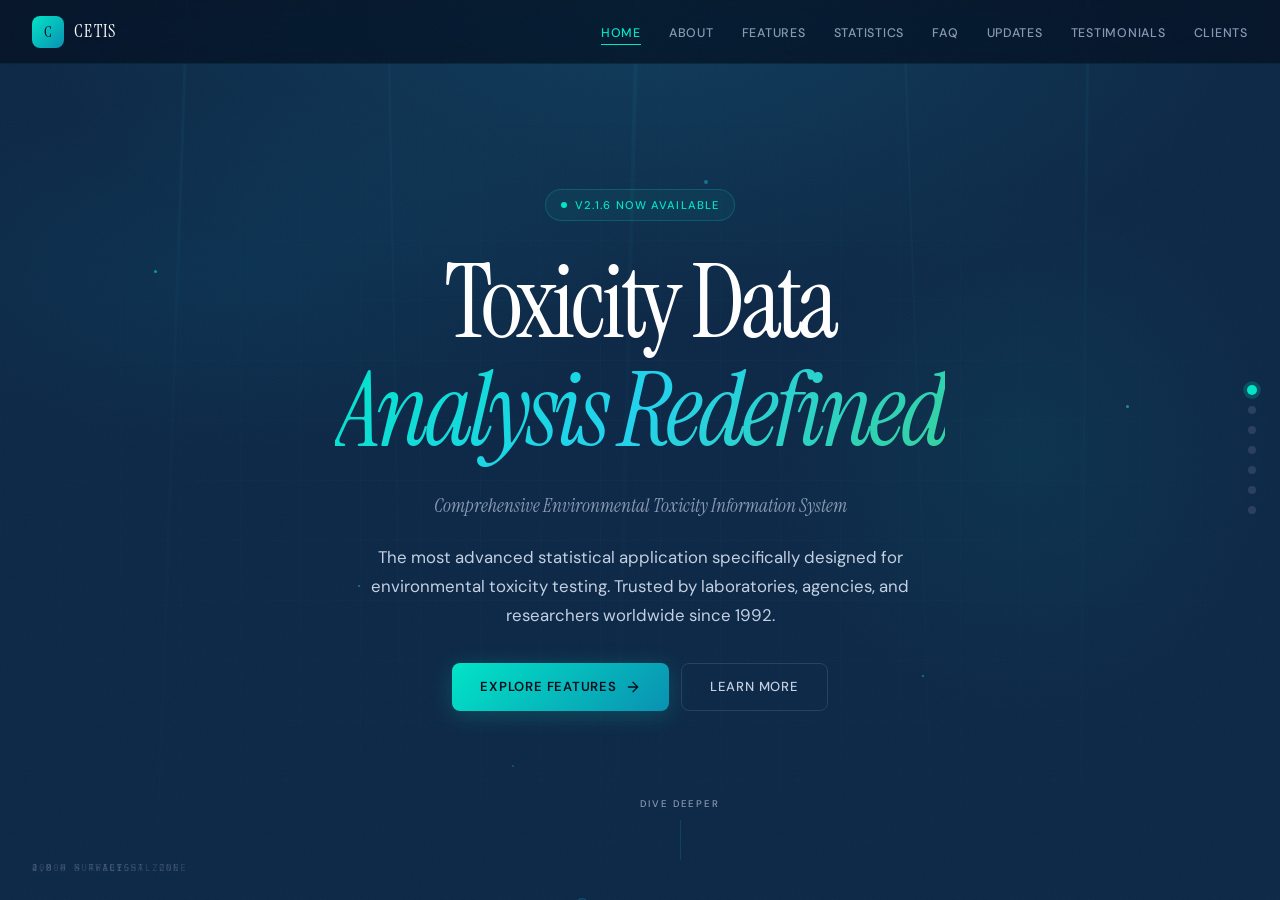
==== commit d2885978: "Apple-style full-screen scroll with ocean depth progression Transform index.html into immersive scro" ====
--- a/Cetis/index.html
+++ b/Cetis/index.html
@@ -32,17 +32,51 @@
   </ul>
 </nav>
 
-<!-- Hero -->
-<section class="hero">
+<!-- Side Navigation Dots -->
+<div class="snap-dots" id="snapDots">
+  <button class="snap-dot active" data-index="0" data-label="Surface"></button>
+  <button class="snap-dot" data-index="1" data-label="Sunlit"></button>
+  <button class="snap-dot" data-index="2" data-label="Twilight"></button>
+  <button class="snap-dot" data-index="3" data-label="Midnight"></button>
+  <button class="snap-dot" data-index="4" data-label="Abyssal"></button>
+  <button class="snap-dot" data-index="5" data-label="Hadal"></button>
+  <button class="snap-dot" data-index="6" data-label="Trench"></button>
+</div>
+
+<!-- Snap Container -->
+<main class="snap-container" id="snapContainer">
+
+<!-- ═══ SURFACE ZONE — Hero ═══ -->
+<section class="hero depth-surface" data-snap="0">
   <div class="hero-bg"></div>
   <div class="hero-grid"></div>
+  <!-- Sun rays from above -->
+  <div class="ocean-rays">
+    <div class="ocean-ray"></div>
+    <div class="ocean-ray"></div>
+    <div class="ocean-ray"></div>
+    <div class="ocean-ray"></div>
+    <div class="ocean-ray"></div>
+  </div>
+  <!-- Bubbles rising -->
+  <div class="ocean-bubbles">
+    <div class="bubble"></div>
+    <div class="bubble"></div>
+    <div class="bubble"></div>
+    <div class="bubble"></div>
+    <div class="bubble"></div>
+    <div class="bubble"></div>
+    <div class="bubble"></div>
+  </div>
   <div class="hero-particles">
-    <div class="particle" style="left:15%;top:20%;animation-delay:0s"></div>
-    <div class="particle" style="left:45%;top:60%;animation-delay:2s"></div>
-    <div class="particle" style="left:75%;top:30%;animation-delay:4s"></div>
-    <div class="particle" style="left:85%;top:70%;animation-delay:1s"></div>
-    <div class="particle" style="left:25%;top:80%;animation-delay:3s"></div>
-    <div class="particle" style="left:60%;top:15%;animation-delay:5s"></div>
+    <div class="particle" style="left:10%;top:15%;animation-delay:0s"></div>
+    <div class="particle" style="left:35%;top:55%;animation-delay:1.5s"></div>
+    <div class="particle" style="left:55%;top:25%;animation-delay:3s"></div>
+    <div class="particle" style="left:80%;top:65%;animation-delay:0.8s"></div>
+    <div class="particle" style="left:20%;top:75%;animation-delay:2.5s"></div>
+    <div class="particle" style="left:65%;top:10%;animation-delay:4.2s"></div>
+    <div class="particle" style="left:90%;top:40%;animation-delay:1.8s"></div>
+    <div class="particle" style="left:45%;top:85%;animation-delay:3.5s"></div>
   </div>
   <div class="hero-content">
     <div class="hero-badge">
@@ -60,42 +94,55 @@
       <a href="AboutCetis.html" class="btn-secondary">Learn More</a>
     </div>
   </div>
+  <div class="scroll-indicator">
+    <span class="scroll-indicator-text">Dive Deeper</span>
+    <div class="scroll-indicator-line"></div>
+  </div>
+  <div class="depth-label">0 m — Surface</div>
 </section>
 
-<!-- Stats -->
-<div class="stats-strip">
+<!-- ═══ SUNLIT ZONE — Stats ═══ -->
+<div class="stats-strip depth-twilight" data-snap="1">
+  <!-- Fewer bubbles, starting to dim -->
+  <div class="ocean-bubbles" style="opacity:0.5">
+    <div class="bubble"></div>
+    <div class="bubble"></div>
+    <div class="bubble"></div>
+    <div class="bubble"></div>
+  </div>
   <div class="stats-grid">
-    <div class="stat reveal">
-      <div class="stat-number">30+</div>
+    <div class="stat" data-count="30" data-suffix="+">
+      <div class="stat-number">0+</div>
       <div class="stat-label">Years of Development</div>
     </div>
-    <div class="stat reveal reveal-delay-1">
-      <div class="stat-number">100+</div>
+    <div class="stat" data-count="100" data-suffix="+">
+      <div class="stat-number">0+</div>
       <div class="stat-label">Registered Users</div>
     </div>
-    <div class="stat reveal reveal-delay-2">
-      <div class="stat-number">41</div>
+    <div class="stat" data-count="41" data-suffix="">
+      <div class="stat-number">0</div>
       <div class="stat-label">Regression Models</div>
     </div>
-    <div class="stat reveal reveal-delay-3">
-      <div class="stat-number">90%</div>
+    <div class="stat" data-count="90" data-suffix="%">
+      <div class="stat-number">0%</div>
       <div class="stat-label">Time Savings</div>
     </div>
   </div>
+  <div class="depth-label">200 m — Twilight Zone</div>
 </div>
 
-<!-- About Preview -->
-<section id="about">
+<!-- ═══ TWILIGHT ZONE — About ═══ -->
+<section id="about" class="depth-midnight" data-snap="2">
   <div class="container">
-    <div class="section-label">About CETIS</div>
-    <div class="section-title">Built for the <em>Environmental Toxicology</em> Community</div>
+    <div class="section-label reveal-left">About CETIS</div>
+    <div class="section-title reveal-left reveal-delay-1">Built for the <em>Environmental Toxicology</em> Community</div>
     <div class="about-grid">
-      <div class="about-text reveal">
+      <div class="about-text reveal-left reveal-delay-2">
         <p>CETIS is a professional-level toxicity data analysis and database application developed by <strong>Tidepool Scientific, LLC</strong>. Built on the Microsoft Access platform, CETIS thoroughly analyzes, maintains, and organizes complex and heterogeneous toxicity data.</p>
         <p>Due to its comprehensive design and time-saving features, CETIS has broad appeal to research and commercial environmental toxicity laboratories, as well as state and federal agencies administering <strong>Whole Effluent Toxicity (WET)</strong> programs.</p>
         <p>Labs report that CETIS requires <strong>less than one-tenth the time</strong> to input and analyze toxicity data compared to traditional software solutions.</p>
       </div>
-      <div class="about-cards reveal reveal-delay-1">
+      <div class="about-cards reveal-right reveal-delay-3">
         <div class="about-card">
           <div class="about-card-icon">
             <svg viewBox="0 0 24 24"><path d="M3 3v18h18"/><rect x="7" y="10" width="3" height="8" rx="1"/><rect x="14" y="6" width="3" height="12" rx="1"/></svg>
@@ -120,12 +167,22 @@
       </div>
     </div>
   </div>
+  <div class="depth-label">1,000 m — Midnight Zone</div>
 </section>
 
-<!-- Env Tags -->
-<div class="env-strip">
+<!-- ═══ MIDNIGHT ZONE — Env Tags ═══ -->
+<div class="env-strip depth-abyssal" data-snap="3">
+  <!-- Bioluminescent particles appear -->
+  <div class="bio-particles">
+    <div class="bio-dot"></div>
+    <div class="bio-dot"></div>
+    <div class="bio-dot"></div>
+    <div class="bio-dot"></div>
+    <div class="bio-dot"></div>
+    <div class="bio-dot"></div>
+  </div>
   <div class="env-strip-inner">
-    <div class="env-strip-label">Supported Environmental Media</div>
+    <div class="env-strip-label reveal">Supported Environmental Media</div>
     <div class="env-tags">
       <span class="env-tag">Freshwater</span>
       <span class="env-tag">Estuarine</span>
@@ -139,64 +196,83 @@
       <span class="env-tag">Aerosols</span>
     </div>
   </div>
+  <div class="depth-label">4,000 m — Abyssal Zone</div>
 </div>
 
-<!-- Testimonial -->
-<section class="testimonial-section">
+<!-- ═══ ABYSSAL ZONE — Testimonial ═══ -->
+<section class="testimonial-section depth-hadal" data-snap="4">
   <div class="testimonial-bg"></div>
-  <div class="testimonial-inner reveal">
-    <div class="testimonial-quote-mark">&ldquo;</div>
-    <blockquote>CETIS requires less than one-tenth the time required to input and analyze toxicity data compared to traditional software solutions. Assuming 500 samples per year, this can represent annual savings of $15,000.</blockquote>
-    <cite>
+  <!-- More bioluminescence -->
+  <div class="bio-particles">
+    <div class="bio-dot"></div>
+    <div class="bio-dot"></div>
+    <div class="bio-dot"></div>
+    <div class="bio-dot"></div>
+    <div class="bio-dot"></div>
+    <div class="bio-dot"></div>
+  </div>
+  <div class="testimonial-inner">
+    <div class="testimonial-quote-mark reveal-scale">&ldquo;</div>
+    <blockquote class="reveal reveal-delay-1">CETIS requires less than one-tenth the time required to input and analyze toxicity data compared to traditional software solutions. Assuming 500 samples per year, this can represent annual savings of $15,000.</blockquote>
+    <cite class="reveal reveal-delay-2">
       <strong>Tidepool Scientific</strong>
       Based on user productivity reports
     </cite>
   </div>
+  <div class="depth-label">6,000 m — Hadal Zone</div>
 </section>
 
-<!-- Features Preview -->
-<section id="features">
+<!-- ═══ HADAL ZONE — Features ═══ -->
+<section id="features" class="depth-hadal" data-snap="5">
+  <div class="bio-particles" style="opacity:0.6">
+    <div class="bio-dot"></div>
+    <div class="bio-dot"></div>
+    <div class="bio-dot"></div>
+    <div class="bio-dot"></div>
+    <div class="bio-dot"></div>
+    <div class="bio-dot"></div>
+  </div>
   <div class="container">
-    <div class="section-label">Key Capabilities</div>
-    <div class="section-title">Everything You Need for <em>Toxicity Analysis</em></div>
-    <div class="section-desc">From data entry to regulatory reporting, CETIS streamlines your entire workflow.</div>
+    <div class="section-label reveal">Key Capabilities</div>
+    <div class="section-title reveal reveal-delay-1">Everything You Need for <em>Toxicity Analysis</em></div>
+    <div class="section-desc reveal reveal-delay-2">From data entry to regulatory reporting, CETIS streamlines your entire workflow.</div>
     <div class="features-grid">
-      <div class="feature-card reveal">
+      <div class="feature-card" data-stagger="0">
         <div class="feature-icon">
           <svg viewBox="0 0 24 24"><path d="M3 3v18h18"/><path d="M7 16l4-8 4 5 5-9"/></svg>
         </div>
         <h3>Linear &amp; Non-Linear Regression</h3>
         <p>4 MLE models and 41 non-linear models including Probit, Logistic, Gompertz, Weibull, and Morgan-Mercer-Flodin.</p>
       </div>
-      <div class="feature-card reveal reveal-delay-1">
+      <div class="feature-card" data-stagger="1">
         <div class="feature-icon">
           <svg viewBox="0 0 24 24"><path d="M22 11.08V12a10 10 0 11-5.93-9.14"/><path d="M22 4L12 14.01l-3-3"/></svg>
         </div>
         <h3>EPA TST Method</h3>
         <p>Test for Significant Toxicity using Welch's t Test &mdash; a bioequivalence approach controlling the false negative rate.</p>
       </div>
-      <div class="feature-card reveal reveal-delay-2">
+      <div class="feature-card" data-stagger="2">
         <div class="feature-icon">
           <svg viewBox="0 0 24 24"><path d="M14 2H6a2 2 0 00-2 2v16a2 2 0 002 2h12a2 2 0 002-2V8z"/><path d="M14 2v6h6M16 13H8M16 17H8M10 9H8"/></svg>
         </div>
         <h3>WET Evaluation Reports</h3>
         <p>Automated compliance assessment against IWC criteria with full test acceptability validation.</p>
       </div>
-      <div class="feature-card reveal">
+      <div class="feature-card" data-stagger="3">
         <div class="feature-icon">
           <svg viewBox="0 0 24 24"><rect x="3" y="3" width="18" height="18" rx="2"/><path d="M3 9h18M9 3v18"/></svg>
         </div>
         <h3>Quality Control Plots</h3>
         <p>Levey-Jennings (Shewhart), Cumulative Mean, and two-sided CUSUM plots for trend detection.</p>
       </div>
-      <div class="feature-card reveal reveal-delay-1">
+      <div class="feature-card" data-stagger="4">
         <div class="feature-icon">
           <svg viewBox="0 0 24 24"><path d="M4 15s1-1 4-1 5 2 8 2 4-1 4-1V3s-1 1-4 1-5-2-8-2-4 1-4 1z"/><line x1="4" y1="22" x2="4" y2="15"/></svg>
         </div>
         <h3>Regulatory Frameworks</h3>
         <p>Configurable decision trees for U.S. EPA, Environment Canada, and state-specific requirements.</p>
       </div>
-      <div class="feature-card reveal reveal-delay-2">
+      <div class="feature-card" data-stagger="5">
         <div class="feature-icon">
           <svg viewBox="0 0 24 24"><rect x="2" y="2" width="20" height="8" rx="2"/><rect x="2" y="14" width="20" height="8" rx="2"/><line x1="6" y1="6" x2="6.01" y2="6"/><line x1="6" y1="18" x2="6.01" y2="18"/></svg>
         </div>
@@ -205,23 +281,33 @@
       </div>
     </div>
   </div>
+  <div class="depth-label">8,000 m — Deep Hadal</div>
 </section>
 
-<!-- CTA -->
-<section class="cta-section">
-  <div class="hero-bg"></div>
-  <div class="cta-inner reveal">
-    <h2>Ready to <em>Transform</em> Your Workflow?</h2>
-    <p>Join over 100 laboratories, agencies, and research institutions already using CETIS.</p>
-    <div class="cta-actions">
+<!-- ═══ THE TRENCH — CTA ═══ -->
+<section class="cta-section depth-hadal" data-snap="6" style="background: #010509 !important;">
+  <div class="hero-bg" style="background: radial-gradient(ellipse 50% 50% at 50% 50%, rgba(0,229,200,0.06) 0%, transparent 70%), #010509 !important;"></div>
+  <div class="bio-particles" style="opacity:0.4">
+    <div class="bio-dot"></div>
+    <div class="bio-dot"></div>
+    <div class="bio-dot"></div>
+    <div class="bio-dot"></div>
+    <div class="bio-dot"></div>
+    <div class="bio-dot"></div>
+  </div>
+  <div class="cta-inner">
+    <h2 class="reveal-scale">Ready to <em>Transform</em> Your Workflow?</h2>
+    <p class="reveal reveal-delay-1">Join over 100 laboratories, agencies, and research institutions already using CETIS.</p>
+    <div class="cta-actions reveal reveal-delay-2">
       <a href="cetisfeatures.html" class="btn-primary">View All Features</a>
       <a href="cetisfaq.html" class="btn-secondary">Read FAQ</a>
     </div>
   </div>
+  <div class="depth-label">11,000 m — The Trench</div>
 </section>
 
 <!-- Footer -->
-<footer>
+<footer style="background: #010509;">
   <div class="footer-inner">
     <div class="footer-brand">
       <div class="footer-logo-mark">C</div>
@@ -240,14 +326,160 @@
   </div>
 </footer>
 
+</main><!-- end snap-container -->
+
 <script>
-window.addEventListener('scroll', () => {
-  document.getElementById('navbar').classList.toggle('scrolled', window.scrollY > 10);
-});
-const observer = new IntersectionObserver((entries) => {
-  entries.forEach(e => { if (e.isIntersecting) e.target.classList.add('visible'); });
-}, { threshold: 0.12 });
-document.querySelectorAll('.reveal').forEach(el => observer.observe(el));
+(() => {
+  const container = document.getElementById('snapContainer');
+  const dots = document.querySelectorAll('.snap-dot');
+  const sections = container.querySelectorAll('[data-snap]');
+
+  // ── Nav scroll effect ──
+  container.addEventListener('scroll', () => {
+    document.getElementById('navbar').classList.toggle('scrolled', container.scrollTop > 10);
+  });
+
+  // ── Intersection Observer for reveals ──
+  const revealObserver = new IntersectionObserver((entries) => {
+    entries.forEach(e => {
+      if (e.isIntersecting) e.target.classList.add('visible');
+    });
+  }, { root: container, threshold: 0.15 });
+
+  document.querySelectorAll('.reveal, .reveal-scale, .reveal-left, .reveal-right').forEach(el => {
+    revealObserver.observe(el);
+  });
+
+  // ── Stat counters ──
+  let statsCounted = false;
+  const statsObserver = new IntersectionObserver((entries) => {
+    entries.forEach(e => {
+      if (e.isIntersecting && !statsCounted) {
+        statsCounted = true;
+        const stats = e.target.querySelectorAll('.stat');
+        stats.forEach((stat, i) => {
+          setTimeout(() => {
+            stat.classList.add('visible');
+            animateCounter(stat);
+          }, i * 200);
+        });
+      }
+    });
+  }, { root: container, threshold: 0.3 });
+
+  const statsStrip = document.querySelector('.stats-strip');
+  if (statsStrip) statsObserver.observe(statsStrip);
+
+  function animateCounter(stat) {
+    const target = parseInt(stat.dataset.count);
+    const suffix = stat.dataset.suffix || '';
+    const numEl = stat.querySelector('.stat-number');
+    const duration = 1500;
+    const start = performance.now();
+
+    function update(now) {
+      const elapsed = now - start;
+      const progress = Math.min(elapsed / duration, 1);
+      const eased = 1 - Math.pow(1 - progress, 3);
+      const current = Math.round(eased * target);
+      numEl.textContent = current + suffix;
+      if (progress < 1) requestAnimationFrame(update);
+    }
+    requestAnimationFrame(update);
+  }
+
+  // ── Env tag wave animation ──
+  const envObserver = new IntersectionObserver((entries) => {
+    entries.forEach(e => {
+      if (e.isIntersecting) {
+        const tags = e.target.querySelectorAll('.env-tag');
+        tags.forEach((tag, i) => {
+          setTimeout(() => tag.classList.add('visible'), i * 80);
+        });
+        envObserver.unobserve(e.target);
+      }
+    });
+  }, { root: container, threshold: 0.3 });
+
+  const envStrip = document.querySelector('.env-strip');
+  if (envStrip) envObserver.observe(envStrip);
+
+  // ── Feature card stagger ──
+  const featureObserver = new IntersectionObserver((entries) => {
+    entries.forEach(e => {
+      if (e.isIntersecting) {
+        const cards = e.target.querySelectorAll('.feature-card');
+        cards.forEach((card, i) => {
+          setTimeout(() => card.classList.add('visible'), i * 120);
+        });
+        featureObserver.unobserve(e.target);
+      }
+    });
+  }, { root: container, threshold: 0.15 });
+
+  const featuresSection = document.getElementById('features');
+  if (featuresSection) featureObserver.observe(featuresSection);
+
+  // ── Testimonial quote mark ──
+  const quoteObserver = new IntersectionObserver((entries) => {
+    entries.forEach(e => {
+      if (e.isIntersecting) e.target.classList.add('visible');
+    });
+  }, { root: container, threshold: 0.3 });
+
+  const quoteMark = document.querySelector('.testimonial-quote-mark');
+  if (quoteMark) quoteObserver.observe(quoteMark);
+
+  // ── Side dot navigation ──
+  const snapObserver = new IntersectionObserver((entries) => {
+    entries.forEach(e => {
+      if (e.isIntersecting) {
+        const idx = e.target.dataset.snap;
+        dots.forEach(d => d.classList.remove('active'));
+        const activeDot = document.querySelector(`.snap-dot[data-index="${idx}"]`);
+        if (activeDot) activeDot.classList.add('active');
+      }
+    });
+  }, { root: container, threshold: 0.5 });
+
+  sections.forEach(s => snapObserver.observe(s));
+
+  dots.forEach(dot => {
+    dot.addEventListener('click', () => {
+      const idx = dot.dataset.index;
+      const target = container.querySelector(`[data-snap="${idx}"]`);
+      if (target) target.scrollIntoView({ behavior: 'smooth' });
+    });
+  });
+
+  // ── Hero parallax on scroll ──
+  const heroContent = document.querySelector('.hero-content');
+  const heroParticles = document.querySelector('.hero-particles');
+  const heroRays = document.querySelector('.ocean-rays');
+  const scrollIndicator = document.querySelector('.scroll-indicator');
+
+  container.addEventListener('scroll', () => {
+    const scrollY = container.scrollTop;
+    const vh = window.innerHeight;
+    if (scrollY < vh) {
+      const progress = scrollY / vh;
+      if (heroContent) {
+        heroContent.style.transform = `translateY(${progress * 80}px)`;
+        heroContent.style.opacity = 1 - progress * 1.2;
+      }
+      if (heroParticles) {
+        heroParticles.style.transform = `translateY(${progress * 40}px)`;
+        heroParticles.style.opacity = 1 - progress;
+      }
+      if (heroRays) {
+        heroRays.style.opacity = 1 - progress * 1.5;
+      }
+      if (scrollIndicator) {
+        scrollIndicator.style.opacity = 1 - progress * 3;
+      }
+    }
+  });
+})();
 </script>
 
 </body>
--- a/Cetis/styles.css
+++ b/Cetis/styles.css
@@ -23,6 +23,13 @@
   --serif: 'Instrument Serif', Georgia, serif;
   --sans: 'DM Sans', system-ui, sans-serif;
   --mono: 'Fira Code', 'Consolas', monospace;
+
+  /* Ocean depth zones */
+  --surface: #0d2847;       /* Sunlight zone — lighter navy */
+  --twilight: #091e3a;      /* Twilight zone */
+  --midnight-zone: #061529; /* Midnight zone */
+  --abyssal: #040e1c;       /* Abyssal zone */
+  --hadal: #020811;         /* Hadal zone — deepest */
 }
 
 html { scroll-behavior: smooth; font-size: 16px; }
@@ -587,11 +594,417 @@
 }
 
 /* ── SCROLL ANIMATIONS ── */
-.reveal { opacity: 0; transform: translateY(24px); transition: opacity 0.7s ease, transform 0.7s ease; }
+.reveal { opacity: 0; transform: translateY(40px); transition: opacity 0.9s cubic-bezier(0.16, 1, 0.3, 1), transform 0.9s cubic-bezier(0.16, 1, 0.3, 1); }
 .reveal.visible { opacity: 1; transform: translateY(0); }
-.reveal-delay-1 { transition-delay: 0.1s; }
-.reveal-delay-2 { transition-delay: 0.2s; }
-.reveal-delay-3 { transition-delay: 0.3s; }
+.reveal-delay-1 { transition-delay: 0.15s; }
+.reveal-delay-2 { transition-delay: 0.3s; }
+.reveal-delay-3 { transition-delay: 0.45s; }
+.reveal-delay-4 { transition-delay: 0.6s; }
+.reveal-delay-5 { transition-delay: 0.75s; }
+
+/* Scale-up reveal variant */
+.reveal-scale { opacity: 0; transform: scale(0.92) translateY(30px); transition: opacity 0.9s cubic-bezier(0.16, 1, 0.3, 1), transform 0.9s cubic-bezier(0.16, 1, 0.3, 1); }
+.reveal-scale.visible { opacity: 1; transform: scale(1) translateY(0); }
+
+/* Slide-in from right */
+.reveal-right { opacity: 0; transform: translateX(60px); transition: opacity 0.9s cubic-bezier(0.16, 1, 0.3, 1), transform 0.9s cubic-bezier(0.16, 1, 0.3, 1); }
+.reveal-right.visible { opacity: 1; transform: translateX(0); }
+
+/* Slide-in from left */
+.reveal-left { opacity: 0; transform: translateX(-60px); transition: opacity 0.9s cubic-bezier(0.16, 1, 0.3, 1), transform 0.9s cubic-bezier(0.16, 1, 0.3, 1); }
+.reveal-left.visible { opacity: 1; transform: translateX(0); }
+
+/* ── APPLE-STYLE SNAP SECTIONS (homepage) ── */
+.snap-container {
+  height: 100vh;
+  overflow-y: scroll;
+  scroll-snap-type: y mandatory;
+  scroll-behavior: smooth;
+}
+
+.snap-section {
+  min-height: 100vh;
+  scroll-snap-align: start;
+  display: flex;
+  flex-direction: column;
+  justify-content: center;
+  position: relative;
+}
+
+/* Hero — full viewport, cinematic */
+.snap-container .hero {
+  min-height: 100vh;
+  scroll-snap-align: start;
+  padding: 0 2rem;
+  display: flex;
+  align-items: center;
+  justify-content: center;
+}
+.snap-container .hero h1 {
+  font-size: clamp(3.2rem, 8vw, 6.5rem);
+  letter-spacing: -0.04em;
+}
+.snap-container .hero-desc {
+  font-size: 1.05rem;
+  max-width: 620px;
+}
+
+/* Scroll indicator */
+.scroll-indicator {
+  position: absolute;
+  bottom: 2.5rem;
+  left: 50%;
+  transform: translateX(-50%);
+  display: flex;
+  flex-direction: column;
+  align-items: center;
+  gap: 0.5rem;
+  z-index: 10;
+  animation: fadeSlideUp 1s ease 1.2s forwards;
+  opacity: 0;
+}
+.scroll-indicator-text {
+  font-size: 0.6rem;
+  font-weight: 500;
+  letter-spacing: 0.2em;
+  text-transform: uppercase;
+  color: var(--mist);
+}
+.scroll-indicator-line {
+  width: 1px;
+  height: 40px;
+  position: relative;
+  overflow: hidden;
+  background: rgba(0,229,200,0.15);
+}
+.scroll-indicator-line::after {
+  content: '';
+  position: absolute;
+  top: -100%;
+  left: 0;
+  width: 100%;
+  height: 100%;
+  background: linear-gradient(to bottom, transparent, var(--cyan));
+  animation: scrollLine 2s ease-in-out infinite;
+}
+@keyframes scrollLine {
+  0% { top: -100%; }
+  50% { top: 100%; }
+  100% { top: 100%; }
+}
+
+/* Stats — full viewport, dramatic centered */
+.snap-container .stats-strip {
+  min-height: 100vh;
+  scroll-snap-align: start;
+  display: flex;
+  align-items: center;
+  justify-content: center;
+  padding: 2rem;
+}
+.snap-container .stats-grid {
+  gap: 6rem;
+}
+.snap-container .stat-number {
+  font-size: clamp(3.5rem, 7vw, 5rem);
+  margin-bottom: 0.5rem;
+}
+.snap-container .stat-label {
+  font-size: 0.78rem;
+  letter-spacing: 0.14em;
+}
+.snap-container .stat {
+  opacity: 0;
+  transform: translateY(30px);
+  transition: opacity 0.8s cubic-bezier(0.16, 1, 0.3, 1), transform 0.8s cubic-bezier(0.16, 1, 0.3, 1);
+}
+.snap-container .stat.visible {
+  opacity: 1;
+  transform: translateY(0);
+}
+
+/* About — full viewport */
+.snap-container #about {
+  min-height: 100vh;
+  scroll-snap-align: start;
+  display: flex;
+  align-items: center;
+  padding: 4rem 2rem;
+}
+.snap-container #about .container {
+  width: 100%;
+}
+
+/* Env strip — full viewport */
+.snap-container .env-strip {
+  min-height: 100vh;
+  scroll-snap-align: start;
+  display: flex;
+  align-items: center;
+  justify-content: center;
+  padding: 2rem;
+}
+.snap-container .env-strip-label {
+  font-size: 0.8rem;
+  margin-bottom: 2rem;
+}
+.snap-container .env-tag {
+  font-size: 0.88rem;
+  padding: 0.55rem 1.3rem;
+  opacity: 0;
+  transform: translateY(20px) scale(0.9);
+  transition: opacity 0.6s cubic-bezier(0.16, 1, 0.3, 1), transform 0.6s cubic-bezier(0.16, 1, 0.3, 1), border-color 0.3s ease, background 0.3s ease, color 0.3s ease;
+}
+.snap-container .env-tag.visible {
+  opacity: 1;
+  transform: translateY(0) scale(1);
+}
+
+/* Testimonial — full viewport, cinematic */
+.snap-container .testimonial-section {
+  min-height: 100vh;
+  scroll-snap-align: start;
+  display: flex;
+  align-items: center;
+  justify-content: center;
+  padding: 2rem;
+}
+.snap-container .testimonial-quote-mark {
+  font-size: 8rem;
+  opacity: 0;
+  transform: scale(0.5);
+  transition: opacity 0.8s ease, transform 0.8s cubic-bezier(0.16, 1, 0.3, 1);
+}
+.snap-container .testimonial-quote-mark.visible {
+  opacity: 0.2;
+  transform: scale(1);
+}
+.snap-container .testimonial-inner blockquote {
+  font-size: clamp(1.15rem, 2.5vw, 1.6rem);
+}
+
+/* Features — full viewport */
+.snap-container #features {
+  min-height: 100vh;
+  scroll-snap-align: start;
+  display: flex;
+  align-items: center;
+  padding: 4rem 2rem;
+}
+.snap-container #features .container {
+  width: 100%;
+}
+.snap-container .feature-card {
+  opacity: 0;
+  transform: translateY(40px);
+  transition: opacity 0.7s cubic-bezier(0.16, 1, 0.3, 1), transform 0.7s cubic-bezier(0.16, 1, 0.3, 1), border-color 0.4s ease, background 0.4s ease;
+}
+.snap-container .feature-card.visible {
+  opacity: 1;
+  transform: translateY(0);
+}
+
+/* CTA — full viewport */
+.snap-container .cta-section {
+  min-height: 100vh;
+  scroll-snap-align: start;
+  display: flex;
+  align-items: center;
+  justify-content: center;
+  padding: 2rem;
+}
+.snap-container .cta-inner h2 {
+  font-size: clamp(2rem, 4vw, 3rem);
+}
+.snap-container .cta-inner p {
+  font-size: 1rem;
+}
+
+/* Footer — not a snap target, compact at bottom of CTA */
+.snap-container footer {
+  scroll-snap-align: none;
+  min-height: auto;
+}
+
+/* ── OCEAN DEPTH ZONES ── */
+/* Surface zone — lightest, with sun rays */
+.depth-surface {
+  background: var(--surface) !important;
+  position: relative;
+}
+.depth-surface .hero-bg {
+  background:
+    radial-gradient(ellipse 80% 60% at 50% 0%, rgba(34, 211, 238, 0.12) 0%, transparent 60%),
+    radial-gradient(ellipse 60% 40% at 20% 30%, rgba(8, 145, 178, 0.1) 0%, transparent 50%),
+    radial-gradient(ellipse 40% 60% at 80% 50%, rgba(0, 229, 200, 0.06) 0%, transparent 50%),
+    var(--surface) !important;
+}
+
+/* Light rays from surface */
+.ocean-rays {
+  position: absolute;
+  inset: 0;
+  overflow: hidden;
+  pointer-events: none;
+  z-index: 1;
+}
+.ocean-ray {
+  position: absolute;
+  top: -20%;
+  width: 2px;
+  height: 120%;
+  background: linear-gradient(to bottom, rgba(34, 211, 238, 0.08), rgba(34, 211, 238, 0.02), transparent);
+  transform-origin: top center;
+  animation: rayShimmer 8s ease-in-out infinite;
+}
+.ocean-ray:nth-child(1) { left: 15%; transform: rotate(2deg); animation-delay: 0s; width: 3px; }
+.ocean-ray:nth-child(2) { left: 30%; transform: rotate(-1deg); animation-delay: 2s; }
+.ocean-ray:nth-child(3) { left: 50%; transform: rotate(1.5deg); animation-delay: 4s; width: 4px; }
+.ocean-ray:nth-child(4) { left: 70%; transform: rotate(-2deg); animation-delay: 1s; }
+.ocean-ray:nth-child(5) { left: 85%; transform: rotate(0.5deg); animation-delay: 3s; width: 3px; }
+@keyframes rayShimmer {
+  0%, 100% { opacity: 0.4; }
+  50% { opacity: 1; }
+}
+
+/* Bubbles — appear in upper zones */
+.ocean-bubbles {
+  position: absolute;
+  inset: 0;
+  overflow: hidden;
+  pointer-events: none;
+  z-index: 1;
+}
+.bubble {
+  position: absolute;
+  border-radius: 50%;
+  border: 1px solid rgba(34, 211, 238, 0.15);
+  background: radial-gradient(circle at 30% 30%, rgba(34, 211, 238, 0.08), transparent);
+  animation: bubbleRise linear infinite;
+}
+.bubble:nth-child(1) { width: 8px; height: 8px; left: 10%; bottom: -10px; animation-duration: 12s; animation-delay: 0s; }
+.bubble:nth-child(2) { width: 5px; height: 5px; left: 25%; bottom: -10px; animation-duration: 10s; animation-delay: 2s; }
+.bubble:nth-child(3) { width: 12px; height: 12px; left: 45%; bottom: -10px; animation-duration: 14s; animation-delay: 1s; }
+.bubble:nth-child(4) { width: 6px; height: 6px; left: 65%; bottom: -10px; animation-duration: 11s; animation-delay: 4s; }
+.bubble:nth-child(5) { width: 4px; height: 4px; left: 80%; bottom: -10px; animation-duration: 9s; animation-delay: 3s; }
+.bubble:nth-child(6) { width: 7px; height: 7px; left: 55%; bottom: -10px; animation-duration: 13s; animation-delay: 5s; }
+.bubble:nth-child(7) { width: 3px; height: 3px; left: 35%; bottom: -10px; animation-duration: 8s; animation-delay: 6s; }
+
+@keyframes bubbleRise {
+  0% { transform: translateY(0) translateX(0) scale(1); opacity: 0; }
+  10% { opacity: 0.6; }
+  50% { transform: translateY(-50vh) translateX(15px) scale(1.1); opacity: 0.4; }
+  100% { transform: translateY(-110vh) translateX(-10px) scale(0.8); opacity: 0; }
+}
+
+/* Twilight zone — mid depth */
+.depth-twilight {
+  background: var(--twilight) !important;
+  border-top-color: rgba(0, 229, 200, 0.04) !important;
+  border-bottom-color: rgba(0, 229, 200, 0.04) !important;
+}
+
+/* Midnight zone — deep */
+.depth-midnight {
+  background: var(--midnight-zone) !important;
+}
+
+/* Abyssal zone — very deep, bioluminescent accents */
+.depth-abyssal {
+  background: var(--abyssal) !important;
+}
+.depth-abyssal .testimonial-bg {
+  background: radial-gradient(ellipse 40% 60% at 50% 50%, rgba(0, 229, 200, 0.04) 0%, transparent 70%) !important;
+}
+
+/* Hadal zone — deepest, minimal light */
+.depth-hadal {
+  background: var(--hadal) !important;
+}
+
+/* Bioluminescent particles for deeper zones */
+.bio-particles {
+  position: absolute;
+  inset: 0;
+  overflow: hidden;
+  pointer-events: none;
+  z-index: 1;
+}
+.bio-dot {
+  position: absolute;
+  border-radius: 50%;
+  animation: bioGlow ease-in-out infinite;
+}
+.bio-dot:nth-child(1) { width: 3px; height: 3px; left: 12%; top: 30%; background: rgba(0, 229, 200, 0.6); animation-duration: 4s; animation-delay: 0s; }
+.bio-dot:nth-child(2) { width: 2px; height: 2px; left: 28%; top: 65%; background: rgba(52, 211, 153, 0.5); animation-duration: 3s; animation-delay: 1s; }
+.bio-dot:nth-child(3) { width: 4px; height: 4px; left: 55%; top: 20%; background: rgba(34, 211, 238, 0.4); animation-duration: 5s; animation-delay: 2s; }
+.bio-dot:nth-child(4) { width: 2px; height: 2px; left: 72%; top: 75%; background: rgba(0, 229, 200, 0.5); animation-duration: 3.5s; animation-delay: 0.5s; }
+.bio-dot:nth-child(5) { width: 3px; height: 3px; left: 88%; top: 45%; background: rgba(52, 211, 153, 0.6); animation-duration: 4.5s; animation-delay: 1.5s; }
+.bio-dot:nth-child(6) { width: 2px; height: 2px; left: 40%; top: 85%; background: rgba(34, 211, 238, 0.3); animation-duration: 6s; animation-delay: 3s; }
+
+@keyframes bioGlow {
+  0%, 100% { opacity: 0; transform: scale(0.5); box-shadow: 0 0 0 rgba(0, 229, 200, 0); }
+  50% { opacity: 1; transform: scale(1.5); box-shadow: 0 0 12px rgba(0, 229, 200, 0.3); }
+}
+
+/* Depth label overlay */
+.depth-label {
+  position: absolute;
+  left: 2rem;
+  bottom: 1.5rem;
+  font-size: 0.55rem;
+  font-weight: 500;
+  letter-spacing: 0.2em;
+  text-transform: uppercase;
+  color: rgba(136, 153, 179, 0.25);
+  z-index: 2;
+  font-family: var(--mono);
+}
+
+/* ── PROGRESS DOTS (side navigation) ── */
+.snap-dots {
+  position: fixed;
+  right: 1.5rem;
+  top: 50%;
+  transform: translateY(-50%);
+  z-index: 999;
+  display: flex;
+  flex-direction: column;
+  gap: 0.75rem;
+}
+.snap-dot {
+  width: 8px;
+  height: 8px;
+  border-radius: 50%;
+  background: var(--steel);
+  border: none;
+  cursor: pointer;
+  transition: all 0.4s ease;
+  padding: 0;
+  position: relative;
+}
+.snap-dot::before {
+  content: attr(data-label);
+  position: absolute;
+  right: 20px;
+  top: 50%;
+  transform: translateY(-50%);
+  font-size: 0.65rem;
+  font-weight: 500;
+  letter-spacing: 0.1em;
+  text-transform: uppercase;
+  color: var(--mist);
+  white-space: nowrap;
+  opacity: 0;
+  transition: opacity 0.3s ease;
+  pointer-events: none;
+}
+.snap-dot:hover::before { opacity: 1; }
+.snap-dot.active {
+  background: var(--cyan);
+  box-shadow: 0 0 0 3px rgba(0, 229, 200, 0.2);
+  transform: scale(1.25);
+}
 
 /* ── RESPONSIVE ── */
 @media (max-width: 1024px) {
@@ -600,6 +1013,7 @@
   .arch-layout { grid-template-columns: 1fr; gap: 2rem; }
   .req-grid { grid-template-columns: repeat(2, 1fr); }
   .stats-grid { gap: 2.5rem; }
+  .snap-container .stats-grid { gap: 3rem; }
 }
 
 @media (max-width: 768px) {
@@ -615,10 +1029,14 @@
   .req-grid { grid-template-columns: 1fr; }
   .hero { padding: 6rem 1.25rem 3rem; }
   .hero h1 { font-size: clamp(2.2rem, 10vw, 3.5rem); }
+  .snap-container .hero h1 { font-size: clamp(2.5rem, 10vw, 4rem); }
   .page-header { padding: 6rem 1.25rem 2rem; }
   .testimonial-section { padding: 3.5rem 1.25rem; }
   .stats-strip { padding: 2rem 1.25rem; }
   .stats-grid { gap: 2rem; }
   .footer-inner { flex-direction: column; text-align: center; }
   .footer-links { justify-content: center; flex-wrap: wrap; }
-}
+  .snap-dots { display: none; }
+  .snap-container .stats-grid { flex-direction: column; gap: 2.5rem; }
+  .snap-container .env-tag { font-size: 0.78rem; padding: 0.4rem 1rem; }
+}
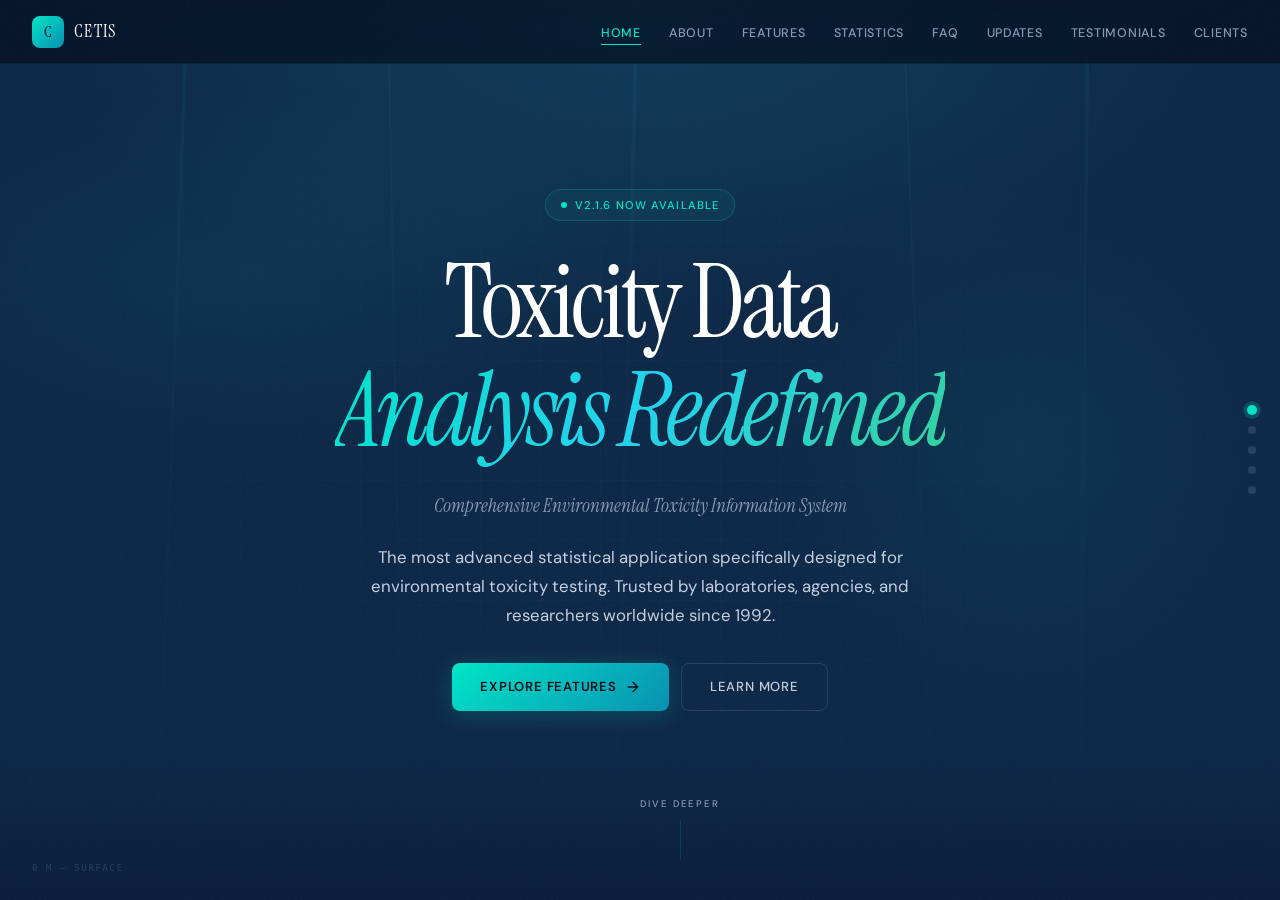
==== commit 9aba9d1a: "Fix flow and sparseness: merge sections, soften snap, add depth blending - Switch scroll-snap from m" ====
--- a/Cetis/index.html
+++ b/Cetis/index.html
@@ -35,22 +35,19 @@
 <!-- Side Navigation Dots -->
 <div class="snap-dots" id="snapDots">
   <button class="snap-dot active" data-index="0" data-label="Surface"></button>
-  <button class="snap-dot" data-index="1" data-label="Sunlit"></button>
-  <button class="snap-dot" data-index="2" data-label="Twilight"></button>
-  <button class="snap-dot" data-index="3" data-label="Midnight"></button>
-  <button class="snap-dot" data-index="4" data-label="Abyssal"></button>
-  <button class="snap-dot" data-index="5" data-label="Hadal"></button>
-  <button class="snap-dot" data-index="6" data-label="Trench"></button>
+  <button class="snap-dot" data-index="1" data-label="Twilight"></button>
+  <button class="snap-dot" data-index="2" data-label="Midnight"></button>
+  <button class="snap-dot" data-index="3" data-label="Abyssal"></button>
+  <button class="snap-dot" data-index="4" data-label="Trench"></button>
 </div>
 
 <!-- Snap Container -->
 <main class="snap-container" id="snapContainer">
 
-<!-- ═══ SURFACE ZONE — Hero ═══ -->
+<!-- ═══ SECTION 0 — HERO (Surface) ═══ -->
 <section class="hero depth-surface" data-snap="0">
   <div class="hero-bg"></div>
   <div class="hero-grid"></div>
-  <!-- Sun rays from above -->
   <div class="ocean-rays">
     <div class="ocean-ray"></div>
     <div class="ocean-ray"></div>
@@ -58,7 +55,6 @@
     <div class="ocean-ray"></div>
     <div class="ocean-ray"></div>
   </div>
-  <!-- Bubbles rising -->
   <div class="ocean-bubbles">
     <div class="bubble"></div>
     <div class="bubble"></div>
@@ -101,46 +97,40 @@
   <div class="depth-label">0 m — Surface</div>
 </section>
 
-<!-- ═══ SUNLIT ZONE — Stats ═══ -->
-<div class="stats-strip depth-twilight" data-snap="1">
-  <!-- Fewer bubbles, starting to dim -->
-  <div class="ocean-bubbles" style="opacity:0.5">
-    <div class="bubble"></div>
-    <div class="bubble"></div>
-    <div class="bubble"></div>
-    <div class="bubble"></div>
-  </div>
-  <div class="stats-grid">
-    <div class="stat" data-count="30" data-suffix="+">
-      <div class="stat-number">0+</div>
-      <div class="stat-label">Years of Development</div>
-    </div>
-    <div class="stat" data-count="100" data-suffix="+">
-      <div class="stat-number">0+</div>
-      <div class="stat-label">Registered Users</div>
-    </div>
-    <div class="stat" data-count="41" data-suffix="">
-      <div class="stat-number">0</div>
-      <div class="stat-label">Regression Models</div>
-    </div>
-    <div class="stat" data-count="90" data-suffix="%">
-      <div class="stat-number">0%</div>
-      <div class="stat-label">Time Savings</div>
-    </div>
-  </div>
-  <div class="depth-label">200 m — Twilight Zone</div>
-</div>
-
-<!-- ═══ TWILIGHT ZONE — About ═══ -->
-<section id="about" class="depth-midnight" data-snap="2">
+<!-- ═══ SECTION 1 — STATS + ABOUT (Twilight) ═══ -->
+<section class="combined-stats-about depth-twilight" data-snap="1">
+  <div class="ocean-bubbles" style="opacity:0.3">
+    <div class="bubble"></div>
+    <div class="bubble"></div>
+    <div class="bubble"></div>
+  </div>
   <div class="container">
+    <!-- Stats row -->
+    <div class="stats-grid" id="statsGrid">
+      <div class="stat" data-count="30" data-suffix="+">
+        <div class="stat-number">0+</div>
+        <div class="stat-label">Years of Development</div>
+      </div>
+      <div class="stat" data-count="100" data-suffix="+">
+        <div class="stat-number">0+</div>
+        <div class="stat-label">Registered Users</div>
+      </div>
+      <div class="stat" data-count="41" data-suffix="">
+        <div class="stat-number">0</div>
+        <div class="stat-label">Regression Models</div>
+      </div>
+      <div class="stat" data-count="90" data-suffix="%">
+        <div class="stat-number">0%</div>
+        <div class="stat-label">Time Savings</div>
+      </div>
+    </div>
+    <!-- About content -->
     <div class="section-label reveal-left">About CETIS</div>
     <div class="section-title reveal-left reveal-delay-1">Built for the <em>Environmental Toxicology</em> Community</div>
     <div class="about-grid">
       <div class="about-text reveal-left reveal-delay-2">
         <p>CETIS is a professional-level toxicity data analysis and database application developed by <strong>Tidepool Scientific, LLC</strong>. Built on the Microsoft Access platform, CETIS thoroughly analyzes, maintains, and organizes complex and heterogeneous toxicity data.</p>
         <p>Due to its comprehensive design and time-saving features, CETIS has broad appeal to research and commercial environmental toxicity laboratories, as well as state and federal agencies administering <strong>Whole Effluent Toxicity (WET)</strong> programs.</p>
-        <p>Labs report that CETIS requires <strong>less than one-tenth the time</strong> to input and analyze toxicity data compared to traditional software solutions.</p>
       </div>
       <div class="about-cards reveal-right reveal-delay-3">
         <div class="about-card">
@@ -167,12 +157,66 @@
       </div>
     </div>
   </div>
+  <div class="depth-label">200 m — Twilight Zone</div>
+</section>
+
+<!-- ═══ SECTION 2 — FEATURES (Midnight) ═══ -->
+<section id="features" class="depth-midnight" data-snap="2">
+  <div class="container">
+    <div class="section-label reveal">Key Capabilities</div>
+    <div class="section-title reveal reveal-delay-1">Everything You Need for <em>Toxicity Analysis</em></div>
+    <div class="section-desc reveal reveal-delay-2">From data entry to regulatory reporting, CETIS streamlines your entire workflow.</div>
+    <div class="features-grid">
+      <div class="feature-card" data-stagger="0">
+        <div class="feature-icon">
+          <svg viewBox="0 0 24 24"><path d="M3 3v18h18"/><path d="M7 16l4-8 4 5 5-9"/></svg>
+        </div>
+        <h3>Linear &amp; Non-Linear Regression</h3>
+        <p>4 MLE models and 41 non-linear models including Probit, Logistic, Gompertz, Weibull, and Morgan-Mercer-Flodin.</p>
+      </div>
+      <div class="feature-card" data-stagger="1">
+        <div class="feature-icon">
+          <svg viewBox="0 0 24 24"><path d="M22 11.08V12a10 10 0 11-5.93-9.14"/><path d="M22 4L12 14.01l-3-3"/></svg>
+        </div>
+        <h3>EPA TST Method</h3>
+        <p>Test for Significant Toxicity using Welch's t Test &mdash; a bioequivalence approach controlling the false negative rate.</p>
+      </div>
+      <div class="feature-card" data-stagger="2">
+        <div class="feature-icon">
+          <svg viewBox="0 0 24 24"><path d="M14 2H6a2 2 0 00-2 2v16a2 2 0 002 2h12a2 2 0 002-2V8z"/><path d="M14 2v6h6M16 13H8M16 17H8M10 9H8"/></svg>
+        </div>
+        <h3>WET Evaluation Reports</h3>
+        <p>Automated compliance assessment against IWC criteria with full test acceptability validation.</p>
+      </div>
+      <div class="feature-card" data-stagger="3">
+        <div class="feature-icon">
+          <svg viewBox="0 0 24 24"><rect x="3" y="3" width="18" height="18" rx="2"/><path d="M3 9h18M9 3v18"/></svg>
+        </div>
+        <h3>Quality Control Plots</h3>
+        <p>Levey-Jennings (Shewhart), Cumulative Mean, and two-sided CUSUM plots for trend detection.</p>
+      </div>
+      <div class="feature-card" data-stagger="4">
+        <div class="feature-icon">
+          <svg viewBox="0 0 24 24"><path d="M4 15s1-1 4-1 5 2 8 2 4-1 4-1V3s-1 1-4 1-5-2-8-2-4 1-4 1z"/><line x1="4" y1="22" x2="4" y2="15"/></svg>
+        </div>
+        <h3>Regulatory Frameworks</h3>
+        <p>Configurable decision trees for U.S. EPA, Environment Canada, and state-specific requirements.</p>
+      </div>
+      <div class="feature-card" data-stagger="5">
+        <div class="feature-icon">
+          <svg viewBox="0 0 24 24"><rect x="2" y="2" width="20" height="8" rx="2"/><rect x="2" y="14" width="20" height="8" rx="2"/><line x1="6" y1="6" x2="6.01" y2="6"/><line x1="6" y1="18" x2="6.01" y2="18"/></svg>
+        </div>
+        <h3>Split Database Architecture</h3>
+        <p>Front-end application with server-based back-end for secure, multi-user simultaneous access.</p>
+      </div>
+    </div>
+  </div>
   <div class="depth-label">1,000 m — Midnight Zone</div>
 </section>
 
-<!-- ═══ MIDNIGHT ZONE — Env Tags ═══ -->
-<div class="env-strip depth-abyssal" data-snap="3">
-  <!-- Bioluminescent particles appear -->
+<!-- ═══ SECTION 3 — QUOTE + MEDIA (Abyssal) ═══ -->
+<section class="combined-quote-media depth-abyssal" data-snap="3">
+  <div class="testimonial-bg"></div>
   <div class="bio-particles">
     <div class="bio-dot"></div>
     <div class="bio-dot"></div>
@@ -181,8 +225,18 @@
     <div class="bio-dot"></div>
     <div class="bio-dot"></div>
   </div>
+  <!-- Testimonial -->
+  <div class="testimonial-inner">
+    <div class="testimonial-quote-mark reveal-scale">&ldquo;</div>
+    <blockquote class="reveal reveal-delay-1">CETIS requires less than one-tenth the time required to input and analyze toxicity data compared to traditional software solutions. Assuming 500 samples per year, this can represent annual savings of $15,000.</blockquote>
+    <cite class="reveal reveal-delay-2">
+      <strong>Tidepool Scientific</strong>
+      Based on user productivity reports
+    </cite>
+  </div>
+  <!-- Env Media Tags -->
   <div class="env-strip-inner">
-    <div class="env-strip-label reveal">Supported Environmental Media</div>
+    <div class="env-strip-label reveal reveal-delay-3">Supported Environmental Media</div>
     <div class="env-tags">
       <span class="env-tag">Freshwater</span>
       <span class="env-tag">Estuarine</span>
@@ -197,95 +251,10 @@
     </div>
   </div>
   <div class="depth-label">4,000 m — Abyssal Zone</div>
-</div>
-
-<!-- ═══ ABYSSAL ZONE — Testimonial ═══ -->
-<section class="testimonial-section depth-hadal" data-snap="4">
-  <div class="testimonial-bg"></div>
-  <!-- More bioluminescence -->
-  <div class="bio-particles">
-    <div class="bio-dot"></div>
-    <div class="bio-dot"></div>
-    <div class="bio-dot"></div>
-    <div class="bio-dot"></div>
-    <div class="bio-dot"></div>
-    <div class="bio-dot"></div>
-  </div>
-  <div class="testimonial-inner">
-    <div class="testimonial-quote-mark reveal-scale">&ldquo;</div>
-    <blockquote class="reveal reveal-delay-1">CETIS requires less than one-tenth the time required to input and analyze toxicity data compared to traditional software solutions. Assuming 500 samples per year, this can represent annual savings of $15,000.</blockquote>
-    <cite class="reveal reveal-delay-2">
-      <strong>Tidepool Scientific</strong>
-      Based on user productivity reports
-    </cite>
-  </div>
-  <div class="depth-label">6,000 m — Hadal Zone</div>
 </section>
 
-<!-- ═══ HADAL ZONE — Features ═══ -->
-<section id="features" class="depth-hadal" data-snap="5">
-  <div class="bio-particles" style="opacity:0.6">
-    <div class="bio-dot"></div>
-    <div class="bio-dot"></div>
-    <div class="bio-dot"></div>
-    <div class="bio-dot"></div>
-    <div class="bio-dot"></div>
-    <div class="bio-dot"></div>
-  </div>
-  <div class="container">
-    <div class="section-label reveal">Key Capabilities</div>
-    <div class="section-title reveal reveal-delay-1">Everything You Need for <em>Toxicity Analysis</em></div>
-    <div class="section-desc reveal reveal-delay-2">From data entry to regulatory reporting, CETIS streamlines your entire workflow.</div>
-    <div class="features-grid">
-      <div class="feature-card" data-stagger="0">
-        <div class="feature-icon">
-          <svg viewBox="0 0 24 24"><path d="M3 3v18h18"/><path d="M7 16l4-8 4 5 5-9"/></svg>
-        </div>
-        <h3>Linear &amp; Non-Linear Regression</h3>
-        <p>4 MLE models and 41 non-linear models including Probit, Logistic, Gompertz, Weibull, and Morgan-Mercer-Flodin.</p>
-      </div>
-      <div class="feature-card" data-stagger="1">
-        <div class="feature-icon">
-          <svg viewBox="0 0 24 24"><path d="M22 11.08V12a10 10 0 11-5.93-9.14"/><path d="M22 4L12 14.01l-3-3"/></svg>
-        </div>
-        <h3>EPA TST Method</h3>
-        <p>Test for Significant Toxicity using Welch's t Test &mdash; a bioequivalence approach controlling the false negative rate.</p>
-      </div>
-      <div class="feature-card" data-stagger="2">
-        <div class="feature-icon">
-          <svg viewBox="0 0 24 24"><path d="M14 2H6a2 2 0 00-2 2v16a2 2 0 002 2h12a2 2 0 002-2V8z"/><path d="M14 2v6h6M16 13H8M16 17H8M10 9H8"/></svg>
-        </div>
-        <h3>WET Evaluation Reports</h3>
-        <p>Automated compliance assessment against IWC criteria with full test acceptability validation.</p>
-      </div>
-      <div class="feature-card" data-stagger="3">
-        <div class="feature-icon">
-          <svg viewBox="0 0 24 24"><rect x="3" y="3" width="18" height="18" rx="2"/><path d="M3 9h18M9 3v18"/></svg>
-        </div>
-        <h3>Quality Control Plots</h3>
-        <p>Levey-Jennings (Shewhart), Cumulative Mean, and two-sided CUSUM plots for trend detection.</p>
-      </div>
-      <div class="feature-card" data-stagger="4">
-        <div class="feature-icon">
-          <svg viewBox="0 0 24 24"><path d="M4 15s1-1 4-1 5 2 8 2 4-1 4-1V3s-1 1-4 1-5-2-8-2-4 1-4 1z"/><line x1="4" y1="22" x2="4" y2="15"/></svg>
-        </div>
-        <h3>Regulatory Frameworks</h3>
-        <p>Configurable decision trees for U.S. EPA, Environment Canada, and state-specific requirements.</p>
-      </div>
-      <div class="feature-card" data-stagger="5">
-        <div class="feature-icon">
-          <svg viewBox="0 0 24 24"><rect x="2" y="2" width="20" height="8" rx="2"/><rect x="2" y="14" width="20" height="8" rx="2"/><line x1="6" y1="6" x2="6.01" y2="6"/><line x1="6" y1="18" x2="6.01" y2="18"/></svg>
-        </div>
-        <h3>Split Database Architecture</h3>
-        <p>Front-end application with server-based back-end for secure, multi-user simultaneous access.</p>
-      </div>
-    </div>
-  </div>
-  <div class="depth-label">8,000 m — Deep Hadal</div>
-</section>
-
-<!-- ═══ THE TRENCH — CTA ═══ -->
-<section class="cta-section depth-hadal" data-snap="6" style="background: #010509 !important;">
+<!-- ═══ SECTION 4 — CTA + FOOTER (Trench) ═══ -->
+<section class="cta-footer-section depth-hadal" data-snap="4" style="background: #010509 !important;">
   <div class="hero-bg" style="background: radial-gradient(ellipse 50% 50% at 50% 50%, rgba(0,229,200,0.06) 0%, transparent 70%), #010509 !important;"></div>
   <div class="bio-particles" style="opacity:0.4">
     <div class="bio-dot"></div>
@@ -302,31 +271,50 @@
       <a href="cetisfeatures.html" class="btn-primary">View All Features</a>
       <a href="cetisfaq.html" class="btn-secondary">Read FAQ</a>
     </div>
+    <div class="trust-row reveal reveal-delay-3">
+      <div class="trust-item">
+        <div class="trust-icon">
+          <svg viewBox="0 0 24 24"><circle cx="12" cy="12" r="10"/><path d="M12 6v6l4 2"/></svg>
+        </div>
+        30+ Years
+      </div>
+      <div class="trust-item">
+        <div class="trust-icon">
+          <svg viewBox="0 0 24 24"><path d="M17 21v-2a4 4 0 00-4-4H5a4 4 0 00-4 4v2"/><circle cx="9" cy="7" r="4"/><path d="M23 21v-2a4 4 0 00-3-3.87M16 3.13a4 4 0 010 7.75"/></svg>
+        </div>
+        100+ Labs
+      </div>
+      <div class="trust-item">
+        <div class="trust-icon">
+          <svg viewBox="0 0 24 24"><path d="M12 22s8-4 8-10V5l-8-3-8 3v7c0 6 8 10 8 10z"/></svg>
+        </div>
+        EPA Compliant
+      </div>
+    </div>
   </div>
   <div class="depth-label">11,000 m — The Trench</div>
+  <!-- Footer -->
+  <footer style="background: transparent; border-top-color: rgba(255,255,255,0.03);">
+    <div class="footer-inner">
+      <div class="footer-brand">
+        <div class="footer-logo-mark">C</div>
+        <div class="footer-brand-text"><strong>CETIS</strong> by Tidepool Scientific</div>
+      </div>
+      <div class="footer-links">
+        <a href="AboutCetis.html">About</a>
+        <a href="cetisfeatures.html">Features</a>
+        <a href="cetisstats.html">Statistics</a>
+        <a href="cetisfaq.html">FAQ</a>
+        <a href="CetisNewsAndUpdates.html">Updates</a>
+        <a href="CetisTestimonials.html">Testimonials</a>
+        <a href="CetisClientList.html">Clients</a>
+      </div>
+      <div class="footer-copy">&copy; 2025 Tidepool Scientific Software, LLC &middot; McKinleyville, CA &middot; CETIS v2.1.6</div>
+    </div>
+  </footer>
 </section>
 
-<!-- Footer -->
-<footer style="background: #010509;">
-  <div class="footer-inner">
-    <div class="footer-brand">
-      <div class="footer-logo-mark">C</div>
-      <div class="footer-brand-text"><strong>CETIS</strong> by Tidepool Scientific</div>
-    </div>
-    <div class="footer-links">
-      <a href="AboutCetis.html">About</a>
-      <a href="cetisfeatures.html">Features</a>
-      <a href="cetisstats.html">Statistics</a>
-      <a href="cetisfaq.html">FAQ</a>
-      <a href="CetisNewsAndUpdates.html">Updates</a>
-      <a href="CetisTestimonials.html">Testimonials</a>
-      <a href="CetisClientList.html">Clients</a>
-    </div>
-    <div class="footer-copy">&copy; 2025 Tidepool Scientific Software, LLC &middot; McKinleyville, CA &middot; CETIS v2.1.6</div>
-  </div>
-</footer>
-
-</main><!-- end snap-container -->
+</main>
 
 <script>
 (() => {
@@ -361,20 +349,20 @@
           setTimeout(() => {
             stat.classList.add('visible');
             animateCounter(stat);
-          }, i * 200);
+          }, i * 150);
         });
       }
     });
-  }, { root: container, threshold: 0.3 });
-
-  const statsStrip = document.querySelector('.stats-strip');
-  if (statsStrip) statsObserver.observe(statsStrip);
+  }, { root: container, threshold: 0.2 });
+
+  const statsGrid = document.getElementById('statsGrid');
+  if (statsGrid) statsObserver.observe(statsGrid);
 
   function animateCounter(stat) {
     const target = parseInt(stat.dataset.count);
     const suffix = stat.dataset.suffix || '';
     const numEl = stat.querySelector('.stat-number');
-    const duration = 1500;
+    const duration = 1200;
     const start = performance.now();
 
     function update(now) {
@@ -394,15 +382,15 @@
       if (e.isIntersecting) {
         const tags = e.target.querySelectorAll('.env-tag');
         tags.forEach((tag, i) => {
-          setTimeout(() => tag.classList.add('visible'), i * 80);
+          setTimeout(() => tag.classList.add('visible'), i * 70);
         });
         envObserver.unobserve(e.target);
       }
     });
-  }, { root: container, threshold: 0.3 });
-
-  const envStrip = document.querySelector('.env-strip');
-  if (envStrip) envObserver.observe(envStrip);
+  }, { root: container, threshold: 0.2 });
+
+  const quoteMedia = document.querySelector('.combined-quote-media');
+  if (quoteMedia) envObserver.observe(quoteMedia);
 
   // ── Feature card stagger ──
   const featureObserver = new IntersectionObserver((entries) => {
@@ -410,12 +398,12 @@
       if (e.isIntersecting) {
         const cards = e.target.querySelectorAll('.feature-card');
         cards.forEach((card, i) => {
-          setTimeout(() => card.classList.add('visible'), i * 120);
+          setTimeout(() => card.classList.add('visible'), i * 100);
         });
         featureObserver.unobserve(e.target);
       }
     });
-  }, { root: container, threshold: 0.15 });
+  }, { root: container, threshold: 0.1 });
 
   const featuresSection = document.getElementById('features');
   if (featuresSection) featureObserver.observe(featuresSection);
@@ -425,7 +413,7 @@
     entries.forEach(e => {
       if (e.isIntersecting) e.target.classList.add('visible');
     });
-  }, { root: container, threshold: 0.3 });
+  }, { root: container, threshold: 0.2 });
 
   const quoteMark = document.querySelector('.testimonial-quote-mark');
   if (quoteMark) quoteObserver.observe(quoteMark);
@@ -440,7 +428,7 @@
         if (activeDot) activeDot.classList.add('active');
       }
     });
-  }, { root: container, threshold: 0.5 });
+  }, { root: container, threshold: 0.4 });
 
   sections.forEach(s => snapObserver.observe(s));
 
@@ -464,11 +452,11 @@
     if (scrollY < vh) {
       const progress = scrollY / vh;
       if (heroContent) {
-        heroContent.style.transform = `translateY(${progress * 80}px)`;
-        heroContent.style.opacity = 1 - progress * 1.2;
+        heroContent.style.transform = `translateY(${progress * 60}px)`;
+        heroContent.style.opacity = 1 - progress * 1.3;
       }
       if (heroParticles) {
-        heroParticles.style.transform = `translateY(${progress * 40}px)`;
+        heroParticles.style.transform = `translateY(${progress * 30}px)`;
         heroParticles.style.opacity = 1 - progress;
       }
       if (heroRays) {
--- a/Cetis/styles.css
+++ b/Cetis/styles.css
@@ -618,8 +618,7 @@
 .snap-container {
   height: 100vh;
   overflow-y: scroll;
-  scroll-snap-type: y mandatory;
-  scroll-behavior: smooth;
+  scroll-snap-type: y proximity;
 }
 
 .snap-section {
@@ -693,94 +692,92 @@
   100% { top: 100%; }
 }
 
-/* Stats — full viewport, dramatic centered */
-.snap-container .stats-strip {
+/* Combined Stats + About — full viewport */
+.snap-container .combined-stats-about {
   min-height: 100vh;
   scroll-snap-align: start;
   display: flex;
-  align-items: center;
+  flex-direction: column;
   justify-content: center;
-  padding: 2rem;
-}
-.snap-container .stats-grid {
-  gap: 6rem;
-}
-.snap-container .stat-number {
-  font-size: clamp(3.5rem, 7vw, 5rem);
-  margin-bottom: 0.5rem;
-}
-.snap-container .stat-label {
-  font-size: 0.78rem;
-  letter-spacing: 0.14em;
-}
-.snap-container .stat {
+  padding: 5rem 2rem 3rem;
+  position: relative;
+}
+.snap-container .combined-stats-about .container {
+  width: 100%;
+  max-width: 1200px;
+  margin: 0 auto;
+}
+.snap-container .combined-stats-about .stats-grid {
+  gap: 3rem;
+  padding-bottom: 2rem;
+  margin-bottom: 2rem;
+  border-bottom: 1px solid rgba(0,229,200,0.06);
+}
+.snap-container .combined-stats-about .stat-number {
+  font-size: clamp(2.5rem, 5vw, 3.5rem);
+  margin-bottom: 0.3rem;
+}
+.snap-container .combined-stats-about .stat-label {
+  font-size: 0.72rem;
+  letter-spacing: 0.12em;
+}
+.snap-container .combined-stats-about .stat {
   opacity: 0;
-  transform: translateY(30px);
+  transform: translateY(20px);
   transition: opacity 0.8s cubic-bezier(0.16, 1, 0.3, 1), transform 0.8s cubic-bezier(0.16, 1, 0.3, 1);
 }
-.snap-container .stat.visible {
+.snap-container .combined-stats-about .stat.visible {
   opacity: 1;
   transform: translateY(0);
 }
 
-/* About — full viewport */
-.snap-container #about {
+/* Combined Quote + Media — full viewport */
+.snap-container .combined-quote-media {
   min-height: 100vh;
   scroll-snap-align: start;
   display: flex;
+  flex-direction: column;
+  justify-content: center;
   align-items: center;
   padding: 4rem 2rem;
-}
-.snap-container #about .container {
-  width: 100%;
-}
-
-/* Env strip — full viewport */
-.snap-container .env-strip {
-  min-height: 100vh;
-  scroll-snap-align: start;
-  display: flex;
-  align-items: center;
-  justify-content: center;
-  padding: 2rem;
-}
-.snap-container .env-strip-label {
-  font-size: 0.8rem;
-  margin-bottom: 2rem;
-}
-.snap-container .env-tag {
-  font-size: 0.88rem;
-  padding: 0.55rem 1.3rem;
-  opacity: 0;
-  transform: translateY(20px) scale(0.9);
-  transition: opacity 0.6s cubic-bezier(0.16, 1, 0.3, 1), transform 0.6s cubic-bezier(0.16, 1, 0.3, 1), border-color 0.3s ease, background 0.3s ease, color 0.3s ease;
-}
-.snap-container .env-tag.visible {
-  opacity: 1;
-  transform: translateY(0) scale(1);
-}
-
-/* Testimonial — full viewport, cinematic */
-.snap-container .testimonial-section {
-  min-height: 100vh;
-  scroll-snap-align: start;
-  display: flex;
-  align-items: center;
-  justify-content: center;
-  padding: 2rem;
-}
-.snap-container .testimonial-quote-mark {
-  font-size: 8rem;
+  position: relative;
+  overflow: hidden;
+}
+.snap-container .combined-quote-media .testimonial-inner {
+  position: relative;
+  z-index: 2;
+  max-width: 760px;
+  margin: 0 auto 3rem;
+  text-align: center;
+}
+.snap-container .combined-quote-media .testimonial-quote-mark {
+  font-size: 6rem;
   opacity: 0;
   transform: scale(0.5);
   transition: opacity 0.8s ease, transform 0.8s cubic-bezier(0.16, 1, 0.3, 1);
 }
-.snap-container .testimonial-quote-mark.visible {
+.snap-container .combined-quote-media .testimonial-quote-mark.visible {
   opacity: 0.2;
   transform: scale(1);
 }
-.snap-container .testimonial-inner blockquote {
-  font-size: clamp(1.15rem, 2.5vw, 1.6rem);
+.snap-container .combined-quote-media blockquote {
+  font-size: clamp(1.1rem, 2.2vw, 1.45rem);
+}
+.snap-container .combined-quote-media .env-strip-inner {
+  position: relative;
+  z-index: 2;
+  max-width: 1200px;
+  margin: 0 auto;
+  text-align: center;
+}
+.snap-container .combined-quote-media .env-tag {
+  opacity: 0;
+  transform: translateY(15px) scale(0.9);
+  transition: opacity 0.5s cubic-bezier(0.16, 1, 0.3, 1), transform 0.5s cubic-bezier(0.16, 1, 0.3, 1), border-color 0.3s ease, background 0.3s ease, color 0.3s ease;
+}
+.snap-container .combined-quote-media .env-tag.visible {
+  opacity: 1;
+  transform: translateY(0) scale(1);
 }
 
 /* Features — full viewport */
@@ -824,6 +821,89 @@
 .snap-container footer {
   scroll-snap-align: none;
   min-height: auto;
+}
+
+/* CTA trust indicators */
+.trust-row {
+  display: flex;
+  justify-content: center;
+  gap: 2.5rem;
+  margin-top: 2.5rem;
+  flex-wrap: wrap;
+}
+.trust-item {
+  display: flex;
+  align-items: center;
+  gap: 0.5rem;
+  font-size: 0.72rem;
+  font-weight: 500;
+  letter-spacing: 0.1em;
+  text-transform: uppercase;
+  color: var(--mist);
+}
+.trust-icon {
+  width: 28px;
+  height: 28px;
+  border-radius: 7px;
+  background: rgba(0,229,200,0.06);
+  border: 1px solid rgba(0,229,200,0.1);
+  display: flex;
+  align-items: center;
+  justify-content: center;
+}
+.trust-icon svg {
+  width: 14px;
+  height: 14px;
+  stroke: var(--cyan);
+  fill: none;
+  stroke-width: 1.5;
+  stroke-linecap: round;
+  stroke-linejoin: round;
+}
+
+/* CTA + Footer combined */
+.snap-container .cta-footer-section {
+  min-height: 100vh;
+  scroll-snap-align: start;
+  display: flex;
+  flex-direction: column;
+  justify-content: center;
+  position: relative;
+  overflow: hidden;
+  padding: 2rem;
+}
+.snap-container .cta-footer-section footer {
+  position: absolute;
+  bottom: 0;
+  left: 0;
+  right: 0;
+}
+
+/* ── DEPTH GRADIENT TRANSITIONS ── */
+.depth-surface::after,
+.depth-twilight::after,
+.depth-midnight::after,
+.depth-abyssal::after {
+  content: '';
+  position: absolute;
+  bottom: 0;
+  left: 0;
+  right: 0;
+  height: 150px;
+  pointer-events: none;
+  z-index: 1;
+}
+.depth-surface::after {
+  background: linear-gradient(to bottom, transparent, var(--twilight));
+}
+.depth-twilight::after {
+  background: linear-gradient(to bottom, transparent, var(--midnight-zone));
+}
+.depth-midnight::after {
+  background: linear-gradient(to bottom, transparent, var(--abyssal));
+}
+.depth-abyssal::after {
+  background: linear-gradient(to bottom, transparent, var(--hadal));
 }
 
 /* ── OCEAN DEPTH ZONES ── */
@@ -1013,7 +1093,7 @@
   .arch-layout { grid-template-columns: 1fr; gap: 2rem; }
   .req-grid { grid-template-columns: repeat(2, 1fr); }
   .stats-grid { gap: 2.5rem; }
-  .snap-container .stats-grid { gap: 3rem; }
+  .snap-container .combined-stats-about .stats-grid { gap: 2rem; }
 }
 
 @media (max-width: 768px) {
@@ -1037,6 +1117,8 @@
   .footer-inner { flex-direction: column; text-align: center; }
   .footer-links { justify-content: center; flex-wrap: wrap; }
   .snap-dots { display: none; }
-  .snap-container .stats-grid { flex-direction: column; gap: 2.5rem; }
-  .snap-container .env-tag { font-size: 0.78rem; padding: 0.4rem 1rem; }
-}
+  .snap-container .combined-stats-about .stats-grid { flex-direction: row; flex-wrap: wrap; gap: 1.5rem; }
+  .snap-container .combined-stats-about .stat-number { font-size: clamp(2rem, 8vw, 2.8rem); }
+  .snap-container .combined-quote-media .env-tag { font-size: 0.75rem; padding: 0.35rem 0.9rem; }
+  .trust-row { gap: 1.5rem; }
+}
